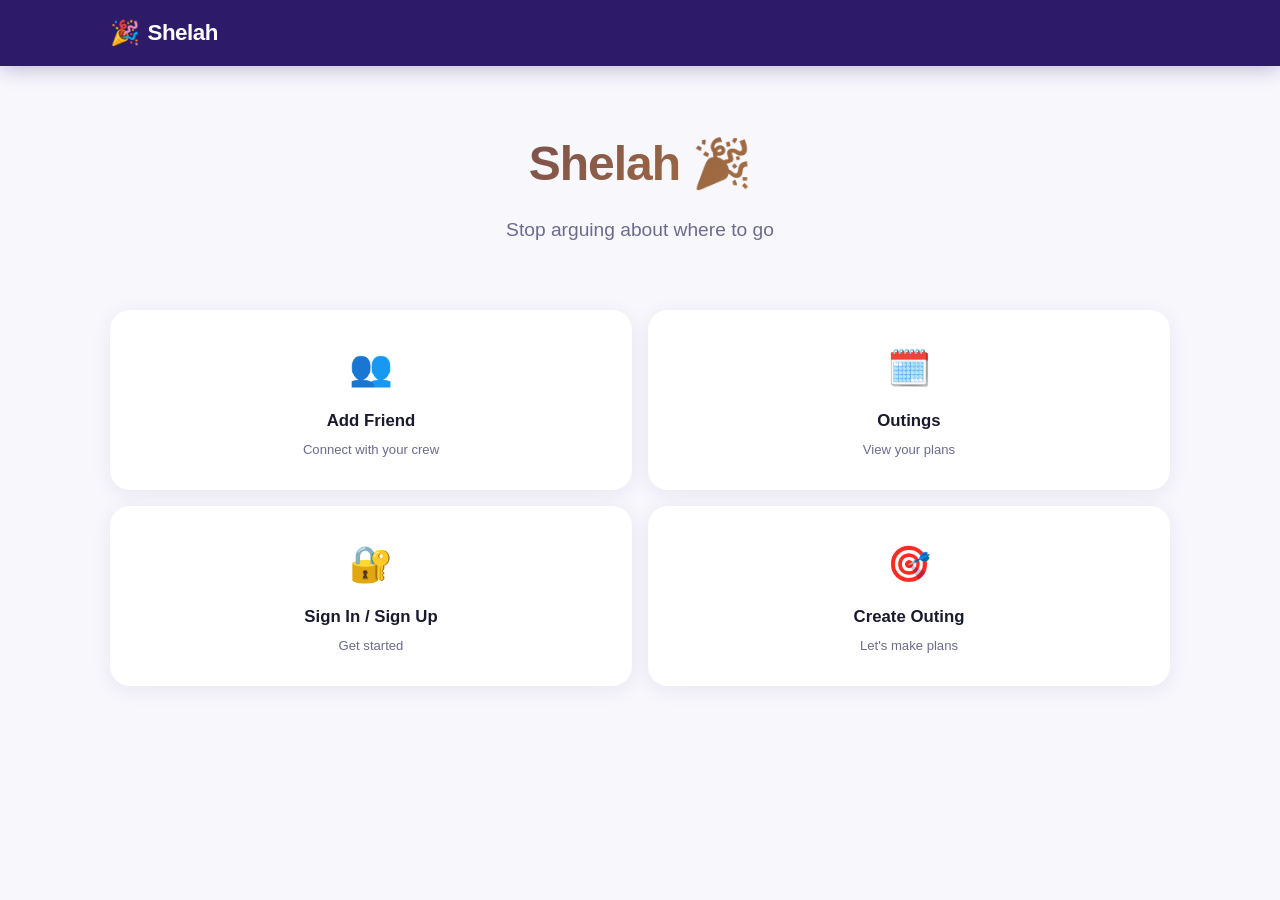
==== create-outing.html @ 34726a4f "upload" ====
<!DOCTYPE html>
<html lang="en">
<head>
  <meta charset="UTF-8">
  <meta name="viewport" content="width=device-width, initial-scale=1.0">
  <meta name="description" content="Create a new outing and invite your friends.">
  <title>Create Outing — Shelah</title>
  <link rel="stylesheet" href="/css/styles.css">
</head>
<body>
<nav class="nav"><div class="container"><a href="/" class="nav-brand"><span>🎉</span> Shelah</a><div id="nav-user"></div></div></nav>

<main class="container" style="padding:32px 20px 48px">
  <div class="card" style="max-width:560px;margin:0 auto">
    <h1 style="font-size:1.6rem;font-weight:800;margin-bottom:24px">🎯 Create Outing</h1>

    <div class="form-group">
      <label class="form-label">Outing Name</label>
      <input type="text" class="form-input" id="outing-name" placeholder="Friday Night Out, Beach Trip...">
    </div>

    <div class="form-group">
      <label class="form-label">Date</label>
      <div id="selected-date" class="form-input" style="cursor:pointer;color:var(--text-light)" onclick="openModal('date-modal')">No date set — tap to pick</div>
    </div>

    <div class="form-group">
      <label class="form-label">Type</label>
      <div id="selected-type" class="form-input" style="cursor:pointer;color:var(--text-light)" onclick="openModal('type-modal')">No type set — tap to choose</div>
    </div>

    <div class="form-group">
      <label class="form-label">Invited Friends</label>
      <div id="invited-chips" class="chips-grid" style="margin-bottom:8px"></div>
      <button class="btn btn-outline btn-sm" onclick="openMembersModal()">+ Add Member</button>
    </div>

    <div style="display:flex;gap:10px;margin-top:28px">
      <button class="btn btn-primary btn-lg" style="flex:1" id="confirm-btn" onclick="confirmCreate()">✓ Confirm</button>
      <a href="/" class="btn btn-ghost btn-lg">Cancel</a>
    </div>
  </div>
</main>

<!-- Type Modal -->
<div class="modal-overlay" id="type-modal">
  <div class="modal modal-inner">
    <h3 class="modal-title">Choose Outing Type</h3>
    <div class="type-options">
      <div class="type-option" onclick="selectType('open')"><div class="icon">🌐</div><div class="name">Open</div><div class="desc">Anyone with the link can join</div></div>
      <div class="type-option" onclick="selectType('closed')"><div class="icon">🔒</div><div class="name">Closed</div><div class="desc">No new members after creation</div></div>
      <div class="type-option" onclick="selectType('restricted')"><div class="icon">🔑</div><div class="name">Restricted</div><div class="desc">New members need everyone's approval</div></div>
    </div>
  </div>
</div>

<!-- Date Modal -->
<div class="modal-overlay" id="date-modal">
  <div class="modal modal-inner">
    <h3 class="modal-title">Pick a Date</h3>
    <div class="calendar" id="calendar"></div>
  </div>
</div>

<!-- Members Modal -->
<div class="modal-overlay" id="members-modal">
  <div class="modal modal-inner">
    <h3 class="modal-title">👥 Select Friends</h3>
    <div id="friends-list-container">
      <div class="empty-state"><span class="icon">👥</span><p>Loading friends...</p></div>
    </div>
    <button class="btn btn-primary btn-block" style="margin-top:16px" onclick="closeModal('members-modal')">Done</button>
  </div>
</div>

<script src="/js/api.js"></script>
<script src="/js/auth.js"></script>
<script>
  let selectedDate = null;
  let selectedType = null;
  let invitedFriends = []; // {id, display_name}
  let calendarMonth, calendarYear;

  function onAuthReady() {
    if (!requireAuth()) return;
  }

  // --- Type ---
  function selectType(type) {
    selectedType = type;
    const labels = { open: '🌐 Open', closed: '🔒 Closed', restricted: '🔑 Restricted' };
    const el = document.getElementById('selected-type');
    el.textContent = labels[type];
    el.style.color = 'var(--text)';
    document.querySelectorAll('.type-option').forEach(o => o.classList.remove('selected'));
    event.currentTarget.classList.add('selected');
    closeModal('type-modal');
  }

  // --- Calendar ---
  function initCalendar() {
    const now = new Date();
    calendarMonth = now.getMonth();
    calendarYear = now.getFullYear();
    renderCalendar();
  }

  function renderCalendar() {
    const today = new Date(); today.setHours(0,0,0,0);
    const firstDay = new Date(calendarYear, calendarMonth, 1).getDay();
    const daysInMonth = new Date(calendarYear, calendarMonth + 1, 0).getDate();
    const monthName = new Date(calendarYear, calendarMonth).toLocaleString('en-US', { month: 'long', year: 'numeric' });

    let html = `<div class="calendar-header">
      <button class="calendar-nav" onclick="navMonth(-1)">‹</button>
      <span class="month">${monthName}</span>
      <button class="calendar-nav" onclick="navMonth(1)">›</button>
    </div>
    <div class="calendar-grid">`;
    ['Su','Mo','Tu','We','Th','Fr','Sa'].forEach(d => html += `<div class="calendar-day-label">${d}</div>`);
    for (let i = 0; i < firstDay; i++) html += `<div></div>`;
    for (let d = 1; d <= daysInMonth; d++) {
      const date = new Date(calendarYear, calendarMonth, d);
      const iso = date.toISOString().split('T')[0];
      const isPast = date < today;
      const isToday = date.getTime() === today.getTime();
      const isSelected = selectedDate === iso;
      const cls = ['calendar-day', isPast?'disabled':'', isToday?'today':'', isSelected?'selected':''].filter(Boolean).join(' ');
      html += `<div class="${cls}" onclick="${isPast?'':'pickDate(\\\''+iso+'\\\')'}">${d}</div>`;
    }
    html += '</div>';
    document.getElementById('calendar').innerHTML = html;
  }

  function navMonth(dir) {
    calendarMonth += dir;
    if (calendarMonth > 11) { calendarMonth = 0; calendarYear++; }
    if (calendarMonth < 0) { calendarMonth = 11; calendarYear--; }
    renderCalendar();
  }

  function pickDate(iso) {
    selectedDate = iso;
    const el = document.getElementById('selected-date');
    el.textContent = formatDate(iso);
    el.style.color = 'var(--text)';
    renderCalendar();
    setTimeout(() => closeModal('date-modal'), 200);
  }

  // --- Members ---
  async function openMembersModal() {
    openModal('members-modal');
    const container = document.getElementById('friends-list-container');
    try {
      const data = await getFriends();
      if (!data.friends.length) {
        container.innerHTML = '<div class="empty-state"><span class="icon">👥</span><p>No friends yet. Add some from the home page!</p></div>';
        return;
      }
      container.innerHTML = data.friends.map(f => {
        const checked = invitedFriends.some(i => i.id === f.id) ? 'checked' : '';
        return `<label class="friend-check">
          <input type="checkbox" ${checked} onchange="toggleFriend('${f.id}','${escapeHtml(f.display_name)}',this.checked)">
          ${avatarHtml(f.display_name, 32)}
          <span>${escapeHtml(f.display_name)}</span>
        </label>`;
      }).join('');
    } catch (err) {
      container.innerHTML = '<p style="color:var(--error)">Failed to load friends</p>';
    }
  }

  function toggleFriend(id, name, checked) {
    if (checked) {
      if (!invitedFriends.some(f => f.id === id)) invitedFriends.push({ id, display_name: name });
    } else {
      invitedFriends = invitedFriends.filter(f => f.id !== id);
    }
    renderChips();
  }

  function removeFriend(id) {
    invitedFriends = invitedFriends.filter(f => f.id !== id);
    renderChips();
  }

  function renderChips() {
    const el = document.getElementById('invited-chips');
    if (!invitedFriends.length) { el.innerHTML = ''; return; }
    el.innerHTML = invitedFriends.map(f =>
      `<span class="chip active">${escapeHtml(f.display_name)} <span class="chip-remove" onclick="removeFriend('${f.id}')">×</span></span>`
    ).join('');
  }

  // --- Confirm ---
  async function confirmCreate() {
    const name = document.getElementById('outing-name').value.trim();
    if (!name) return showToast('Please enter an outing name', 'error');
    if (!selectedType) return showToast('Please choose an outing type', 'error');
    if (!selectedDate) return showToast('Please pick a date', 'error');

    const btn = document.getElementById('confirm-btn');
    btnLoading(btn, true);
    try {
      const data = await createOuting(name, selectedType, selectedDate, invitedFriends.map(f => f.id));
      showToast('Outing created! 🎉', 'success');
      window.location.href = '/outing.html?id=' + data.outing_id;
    } catch (err) {
      showToast(err.error || 'Failed to create outing', 'error');
    } finally {
      btnLoading(btn, false);
    }
  }

  initCalendar();
</script>
</body>
</html>
---- css/styles.css ----
/* ============================================
   SHELAH — Design System & Styles
   ============================================ */
@import url('https://fonts.googleapis.com/css2?family=Inter:wght@300;400;500;600;700;800;900&display=swap');

/* --- Tokens --- */
:root {
  --primary: #2D1B69;
  --primary-light: #4A2D99;
  --primary-dark: #1A0F40;
  --accent: #F5A623;
  --accent-light: #FFD07A;
  --accent-dark: #D48B0A;
  --bg: #F8F7FC;
  --bg-card: #FFFFFF;
  --bg-dark: #0F0A1E;
  --text: #1A1A2E;
  --text-secondary: #6B6B8D;
  --text-light: #9999B3;
  --border: #E8E6F0;
  --success: #10B981;
  --error: #EF4444;
  --warning: #F59E0B;
  --green-pill: #D1FAE5;
  --green-pill-text: #065F46;
  --red-pill: #FEE2E2;
  --red-pill-text: #991B1B;
  --amber-pill: #FEF3C7;
  --amber-pill-text: #92400E;
  --radius: 14px;
  --radius-sm: 8px;
  --radius-lg: 20px;
  --radius-full: 999px;
  --shadow-sm: 0 1px 3px rgba(45,27,105,0.06);
  --shadow: 0 4px 20px rgba(45,27,105,0.08);
  --shadow-lg: 0 10px 40px rgba(45,27,105,0.12);
  --shadow-glow: 0 0 30px rgba(245,166,35,0.15);
  --transition: 0.25s cubic-bezier(0.4,0,0.2,1);
  --font: 'Inter', -apple-system, BlinkMacSystemFont, sans-serif;
}

/* --- Reset --- */
*,*::before,*::after{box-sizing:border-box;margin:0;padding:0}
html{font-size:16px;scroll-behavior:smooth}
body{font-family:var(--font);background:var(--bg);color:var(--text);line-height:1.6;min-height:100vh;-webkit-font-smoothing:antialiased}
a{color:inherit;text-decoration:none}
button{cursor:pointer;font-family:var(--font);border:none;background:none}
input,select,textarea{font-family:var(--font);border:none;outline:none}
img{max-width:100%;display:block}
ul{list-style:none}

/* --- Utilities --- */
.container{max-width:1100px;margin:0 auto;padding:0 20px}
.sr-only{position:absolute;width:1px;height:1px;overflow:hidden;clip:rect(0,0,0,0)}
.text-center{text-align:center}

/* --- Nav --- */
.nav{background:var(--primary);padding:14px 0;position:sticky;top:0;z-index:100;box-shadow:0 2px 20px rgba(45,27,105,0.3)}
.nav .container{display:flex;align-items:center;justify-content:space-between}
.nav-brand{font-size:1.4rem;font-weight:800;color:#fff;letter-spacing:-0.5px;display:flex;align-items:center;gap:8px}
.nav-brand span{font-size:1.5rem}
.nav-user{display:flex;align-items:center;gap:12px;color:rgba(255,255,255,0.85);font-size:0.9rem}
.nav-user strong{color:#fff}
.nav-btn{background:rgba(255,255,255,0.12);color:#fff;padding:8px 18px;border-radius:var(--radius-full);font-size:0.85rem;font-weight:600;transition:var(--transition)}
.nav-btn:hover{background:rgba(255,255,255,0.22)}

/* --- Buttons --- */
.btn{display:inline-flex;align-items:center;justify-content:center;gap:8px;padding:12px 28px;border-radius:var(--radius);font-weight:600;font-size:0.95rem;transition:var(--transition);position:relative;overflow:hidden}
.btn:active{transform:scale(0.97)}
.btn-primary{background:linear-gradient(135deg,var(--primary),var(--primary-light));color:#fff;box-shadow:0 4px 15px rgba(45,27,105,0.25)}
.btn-primary:hover{box-shadow:0 6px 25px rgba(45,27,105,0.35);transform:translateY(-1px)}
.btn-accent{background:linear-gradient(135deg,var(--accent),var(--accent-light));color:var(--primary-dark);box-shadow:0 4px 15px rgba(245,166,35,0.3)}
.btn-accent:hover{box-shadow:0 6px 25px rgba(245,166,35,0.4);transform:translateY(-1px)}
.btn-outline{border:2px solid var(--border);color:var(--text);background:var(--bg-card)}
.btn-outline:hover{border-color:var(--primary);color:var(--primary)}
.btn-ghost{color:var(--text-secondary);padding:8px 16px}
.btn-ghost:hover{color:var(--primary);background:rgba(45,27,105,0.05)}
.btn-danger{background:var(--error);color:#fff}
.btn-sm{padding:8px 18px;font-size:0.85rem;border-radius:var(--radius-sm)}
.btn-lg{padding:16px 36px;font-size:1.05rem;border-radius:var(--radius-lg)}
.btn-block{width:100%}
.btn:disabled{opacity:0.5;cursor:not-allowed;transform:none!important}
.btn .spinner{width:18px;height:18px;border:2px solid rgba(255,255,255,0.3);border-top-color:#fff;border-radius:50%;animation:spin 0.6s linear infinite}
@keyframes spin{to{transform:rotate(360deg)}}

/* --- Cards --- */
.card{background:var(--bg-card);border-radius:var(--radius);box-shadow:var(--shadow);padding:24px;transition:var(--transition)}
.card:hover{box-shadow:var(--shadow-lg)}
.card-header{display:flex;align-items:center;justify-content:space-between;margin-bottom:16px}

/* --- Action Cards (Home) --- */
.action-grid{display:grid;grid-template-columns:repeat(2,1fr);gap:16px;margin-top:24px}
.action-card{background:var(--bg-card);border-radius:var(--radius-lg);padding:28px 24px;text-align:center;cursor:pointer;transition:var(--transition);border:2px solid transparent;box-shadow:var(--shadow)}
.action-card:hover{transform:translateY(-4px);box-shadow:var(--shadow-lg);border-color:var(--accent)}
.action-card .icon{font-size:2.2rem;margin-bottom:12px;display:block}
.action-card .label{font-weight:700;font-size:1.05rem;color:var(--text)}
.action-card .sublabel{font-size:0.82rem;color:var(--text-secondary);margin-top:4px}

/* --- Hero --- */
.hero{text-align:center;padding:60px 20px 40px}
.hero-title{font-size:3rem;font-weight:900;background:linear-gradient(135deg,var(--primary),var(--accent));-webkit-background-clip:text;-webkit-text-fill-color:transparent;background-clip:text;letter-spacing:-1px}
.hero-tagline{font-size:1.2rem;color:var(--text-secondary);margin-top:12px;font-weight:400}
.hero-greeting{font-size:1.8rem;font-weight:800;color:var(--text);margin-bottom:4px}

/* --- Forms --- */
.form-group{margin-bottom:18px}
.form-label{display:block;font-weight:600;font-size:0.88rem;color:var(--text-secondary);margin-bottom:6px;text-transform:uppercase;letter-spacing:0.5px}
.form-input{width:100%;padding:12px 16px;border:2px solid var(--border);border-radius:var(--radius);font-size:0.95rem;background:var(--bg);color:var(--text);transition:var(--transition)}
.form-input:focus{border-color:var(--primary);box-shadow:0 0 0 3px rgba(45,27,105,0.1)}
.form-input::placeholder{color:var(--text-light)}
.form-error{color:var(--error);font-size:0.82rem;margin-top:4px}

/* --- Tabs --- */
.tabs{display:flex;border-bottom:2px solid var(--border);margin-bottom:24px}
.tab{flex:1;padding:12px;text-align:center;font-weight:600;color:var(--text-secondary);cursor:pointer;border-bottom:2px solid transparent;margin-bottom:-2px;transition:var(--transition)}
.tab.active{color:var(--primary);border-bottom-color:var(--primary)}
.tab:hover{color:var(--primary)}
.tab-content{display:none}
.tab-content.active{display:block}

/* --- Modal --- */
.modal-overlay{position:fixed;inset:0;background:rgba(15,10,30,0.6);backdrop-filter:blur(4px);z-index:200;display:none;align-items:center;justify-content:center;animation:fadeIn 0.2s ease}
.modal-overlay.active{display:flex}
.modal{background:var(--bg-card);border-radius:var(--radius-lg);padding:32px;max-width:480px;width:90%;max-height:90vh;overflow-y:auto;box-shadow:var(--shadow-lg);animation:slideUp 0.3s ease}
.modal-lg{max-width:640px}
.modal-full{max-width:95vw;width:95vw;max-height:95vh;height:95vh}
.modal-title{font-size:1.3rem;font-weight:800;margin-bottom:20px;display:flex;align-items:center;gap:10px}
.modal-close{position:absolute;top:16px;right:16px;font-size:1.5rem;color:var(--text-secondary);cursor:pointer;width:36px;height:36px;display:flex;align-items:center;justify-content:center;border-radius:50%;transition:var(--transition)}
.modal-close:hover{background:var(--bg);color:var(--text)}
.modal-inner{position:relative}

@keyframes fadeIn{from{opacity:0}to{opacity:1}}
@keyframes slideUp{from{opacity:0;transform:translateY(20px)}to{opacity:1;transform:translateY(0)}}

/* --- Pill Badges --- */
.pill{display:inline-flex;align-items:center;gap:4px;padding:4px 14px;border-radius:var(--radius-full);font-size:0.78rem;font-weight:700;text-transform:uppercase;letter-spacing:0.3px}
.pill-open{background:var(--green-pill);color:var(--green-pill-text)}
.pill-closed{background:var(--red-pill);color:var(--red-pill-text)}
.pill-restricted{background:var(--amber-pill);color:var(--amber-pill-text)}
.pill-budget{background:#EDE9FE;color:#5B21B6}
.pill-moderate{background:#DBEAFE;color:#1E40AF}
.pill-upscale{background:#FEF3C7;color:#92400E}
.pill-luxury{background:#FEE2E2;color:#991B1B}
.pill-niche{background:#E0E7FF;color:#3730A3}
.pill-mainstream{background:#D1FAE5;color:#065F46}

/* --- Avatar --- */
.avatar{width:40px;height:40px;border-radius:50%;display:flex;align-items:center;justify-content:center;font-weight:700;font-size:0.9rem;color:#fff;flex-shrink:0}
.avatar-stack{display:flex}
.avatar-stack .avatar{margin-left:-10px;border:2px solid var(--bg-card)}
.avatar-stack .avatar:first-child{margin-left:0}
.avatar-more{background:var(--border);color:var(--text-secondary);font-size:0.75rem}

/* --- Members Table --- */
.members-list{display:flex;flex-direction:column;gap:8px}
.member-row{display:flex;align-items:center;gap:14px;padding:12px 16px;background:var(--bg);border-radius:var(--radius);transition:var(--transition)}
.member-row:hover{background:#EEEAF5}
.member-name{font-weight:600;flex:1}
.member-status{font-size:1.1rem}

/* --- Place Cards --- */
.places-grid{display:flex;flex-direction:column;gap:14px}
.place-card{display:flex;gap:16px;padding:16px;background:var(--bg-card);border-radius:var(--radius);box-shadow:var(--shadow-sm);transition:var(--transition);border:2px solid transparent}
.place-card:hover{border-color:var(--accent);box-shadow:var(--shadow)}
.place-thumb{width:90px;height:90px;border-radius:var(--radius-sm);overflow:hidden;flex-shrink:0;display:flex;align-items:center;justify-content:center;font-size:2rem;background:linear-gradient(135deg,#EDE9FE,#DDD6FE)}
.place-thumb img{width:100%;height:100%;object-fit:cover}
.place-info{flex:1;min-width:0}
.place-name{font-weight:700;font-size:1.05rem;margin-bottom:4px}
.place-meta{display:flex;flex-wrap:wrap;gap:8px;align-items:center;margin-top:6px;font-size:0.82rem;color:var(--text-secondary)}
.place-meta .pill{font-size:0.7rem}
.place-stars{color:var(--accent);letter-spacing:1px}
.place-actions{display:flex;flex-direction:column;align-items:center;justify-content:center;gap:4px;flex-shrink:0}
.vote-btn{width:48px;height:48px;border-radius:50%;border:2px solid var(--border);display:flex;align-items:center;justify-content:center;font-size:1.3rem;transition:var(--transition);background:var(--bg-card)}
.vote-btn:hover{border-color:var(--accent);background:#FFF8EB}
.vote-btn.voted{background:var(--accent);border-color:var(--accent);color:var(--primary-dark)}
.vote-count{font-size:0.8rem;font-weight:700;color:var(--text-secondary)}

/* --- Outing Cards --- */
.outing-card{display:flex;align-items:center;gap:16px;padding:20px;background:var(--bg-card);border-radius:var(--radius);box-shadow:var(--shadow-sm);transition:var(--transition);cursor:pointer;border:2px solid transparent}
.outing-card:hover{border-color:var(--primary);box-shadow:var(--shadow);transform:translateY(-2px)}
.outing-card-info{flex:1}
.outing-card-name{font-weight:700;font-size:1.1rem}
.outing-card-date{color:var(--text-secondary);font-size:0.88rem;margin-top:2px}
.outing-card-right{display:flex;align-items:center;gap:12px}

/* --- Toast --- */
.toast-container{position:fixed;bottom:24px;right:24px;z-index:9999;display:flex;flex-direction:column;gap:8px}
.toast{padding:14px 22px;border-radius:var(--radius);color:#fff;font-weight:600;font-size:0.9rem;box-shadow:var(--shadow-lg);animation:slideInRight 0.3s ease, fadeOut 0.3s ease 2.7s forwards;max-width:360px}
.toast-success{background:var(--success)}
.toast-error{background:var(--error)}
.toast-info{background:var(--primary)}
@keyframes slideInRight{from{transform:translateX(100%);opacity:0}to{transform:translateX(0);opacity:1}}
@keyframes fadeOut{to{opacity:0;transform:translateY(10px)}}

/* --- Type Selector --- */
.type-options{display:flex;flex-direction:column;gap:12px}
.type-option{padding:20px;border:2px solid var(--border);border-radius:var(--radius);cursor:pointer;transition:var(--transition);text-align:center}
.type-option:hover{border-color:var(--primary);background:#F5F3FF}
.type-option.selected{border-color:var(--primary);background:linear-gradient(135deg,#F5F3FF,#EDE9FE)}
.type-option .icon{font-size:2rem;margin-bottom:8px}
.type-option .name{font-weight:700;font-size:1rem}
.type-option .desc{font-size:0.82rem;color:var(--text-secondary);margin-top:4px}

/* --- Date Picker --- */
.calendar{user-select:none}
.calendar-header{display:flex;align-items:center;justify-content:space-between;margin-bottom:16px}
.calendar-header .month{font-weight:700;font-size:1.05rem}
.calendar-nav{width:36px;height:36px;display:flex;align-items:center;justify-content:center;border-radius:50%;cursor:pointer;transition:var(--transition);font-size:1.2rem}
.calendar-nav:hover{background:var(--bg)}
.calendar-grid{display:grid;grid-template-columns:repeat(7,1fr);gap:4px;text-align:center}
.calendar-day-label{font-size:0.75rem;font-weight:600;color:var(--text-light);padding:8px 0}
.calendar-day{padding:10px 0;border-radius:var(--radius-sm);cursor:pointer;font-weight:500;transition:var(--transition);font-size:0.9rem}
.calendar-day:hover:not(.disabled):not(.selected){background:var(--bg)}
.calendar-day.disabled{color:var(--text-light);cursor:not-allowed;opacity:0.4}
.calendar-day.selected{background:var(--primary);color:#fff;font-weight:700}
.calendar-day.today{border:2px solid var(--accent)}

/* --- Chips --- */
.chip{display:inline-flex;align-items:center;gap:6px;padding:6px 14px;border-radius:var(--radius-full);font-size:0.85rem;font-weight:600;border:2px solid var(--border);background:var(--bg-card);cursor:pointer;transition:var(--transition)}
.chip:hover{border-color:var(--primary)}
.chip.active{background:var(--primary);color:#fff;border-color:var(--primary)}
.chip-remove{font-size:1rem;line-height:1;margin-left:4px;opacity:0.6}
.chip-remove:hover{opacity:1}
.chips-grid{display:flex;flex-wrap:wrap;gap:8px}

/* --- Slider --- */
.slider-wrap{padding:8px 0}
.slider-wrap input[type=range]{width:100%;-webkit-appearance:none;height:6px;border-radius:3px;background:linear-gradient(90deg,var(--primary) 0%,var(--border) 0%);outline:none;transition:var(--transition)}
.slider-wrap input[type=range]::-webkit-slider-thumb{-webkit-appearance:none;width:22px;height:22px;border-radius:50%;background:var(--primary);box-shadow:0 2px 8px rgba(45,27,105,0.3);cursor:pointer}
.slider-label{font-weight:600;color:var(--primary);font-size:0.95rem;text-align:center;margin-top:8px}

/* --- Star Picker --- */
.star-picker{display:flex;gap:4px;font-size:1.5rem;cursor:pointer}
.star-picker .star{color:var(--border);transition:var(--transition)}
.star-picker .star.active{color:var(--accent)}
.star-picker .star:hover{transform:scale(1.15)}

/* --- Map Container --- */
.map-container{width:100%;height:250px;border-radius:var(--radius);overflow:hidden;border:2px solid var(--border);margin-bottom:12px;background:var(--bg)}

/* --- Share Box --- */
.share-box{display:flex;align-items:center;gap:8px;padding:10px 14px;background:var(--bg);border-radius:var(--radius);border:2px solid var(--border);margin:12px 0}
.share-box input{flex:1;background:transparent;font-size:0.85rem;color:var(--text-secondary)}
.share-box .btn{flex-shrink:0}

/* --- Empty State --- */
.empty-state{text-align:center;padding:48px 20px;color:var(--text-secondary)}
.empty-state .icon{font-size:3rem;margin-bottom:12px;display:block}
.empty-state .title{font-weight:700;font-size:1.1rem;color:var(--text);margin-bottom:8px}

/* --- Restricted View --- */
.restricted-view{text-align:center;padding:80px 20px}
.restricted-view .lock{font-size:4rem;margin-bottom:16px}
.restricted-view h2{font-size:1.5rem;margin-bottom:8px}

/* --- Loading --- */
.skeleton{background:linear-gradient(90deg,var(--border) 25%,#f0eef5 50%,var(--border) 75%);background-size:200% 100%;animation:shimmer 1.5s infinite;border-radius:var(--radius-sm);height:20px;margin-bottom:8px}
@keyframes shimmer{0%{background-position:200% 0}100%{background-position:-200% 0}}

/* --- Page Header --- */
.page-header{display:flex;align-items:center;justify-content:space-between;margin:32px 0 24px;flex-wrap:wrap;gap:12px}
.page-header h1{font-size:1.8rem;font-weight:800}

/* --- Outing Header --- */
.outing-header{margin-bottom:28px}
.outing-header h1{font-size:2rem;font-weight:900;margin-bottom:4px}
.outing-date{color:var(--text-secondary);font-size:1.05rem;margin-bottom:10px}
.outing-actions{display:flex;flex-wrap:wrap;gap:10px;margin-top:20px}

/* --- Section --- */
.section{margin-bottom:32px}
.section-title{font-size:1.1rem;font-weight:700;margin-bottom:14px;display:flex;align-items:center;gap:8px}

/* --- Friends Check List --- */
.friend-check{display:flex;align-items:center;gap:12px;padding:10px;border-radius:var(--radius-sm);cursor:pointer;transition:var(--transition)}
.friend-check:hover{background:var(--bg)}
.friend-check input[type=checkbox]{width:18px;height:18px;accent-color:var(--primary)}

/* --- Responsive --- */
@media(max-width:640px){
  .hero-title{font-size:2.2rem}
  .action-grid{grid-template-columns:1fr 1fr;gap:12px}
  .action-card{padding:20px 16px}
  .action-card .icon{font-size:1.8rem}
  .container{padding:0 14px}
  .place-card{flex-direction:column}
  .place-thumb{width:100%;height:140px}
  .place-actions{flex-direction:row}
  .modal{padding:24px 18px;width:95%}
  .modal-full{width:100vw;max-width:100vw;height:100vh;max-height:100vh;border-radius:0}
  .outing-card{flex-direction:column;align-items:flex-start}
  .outing-card-right{width:100%;justify-content:space-between}
  .page-header{flex-direction:column;align-items:flex-start}
}
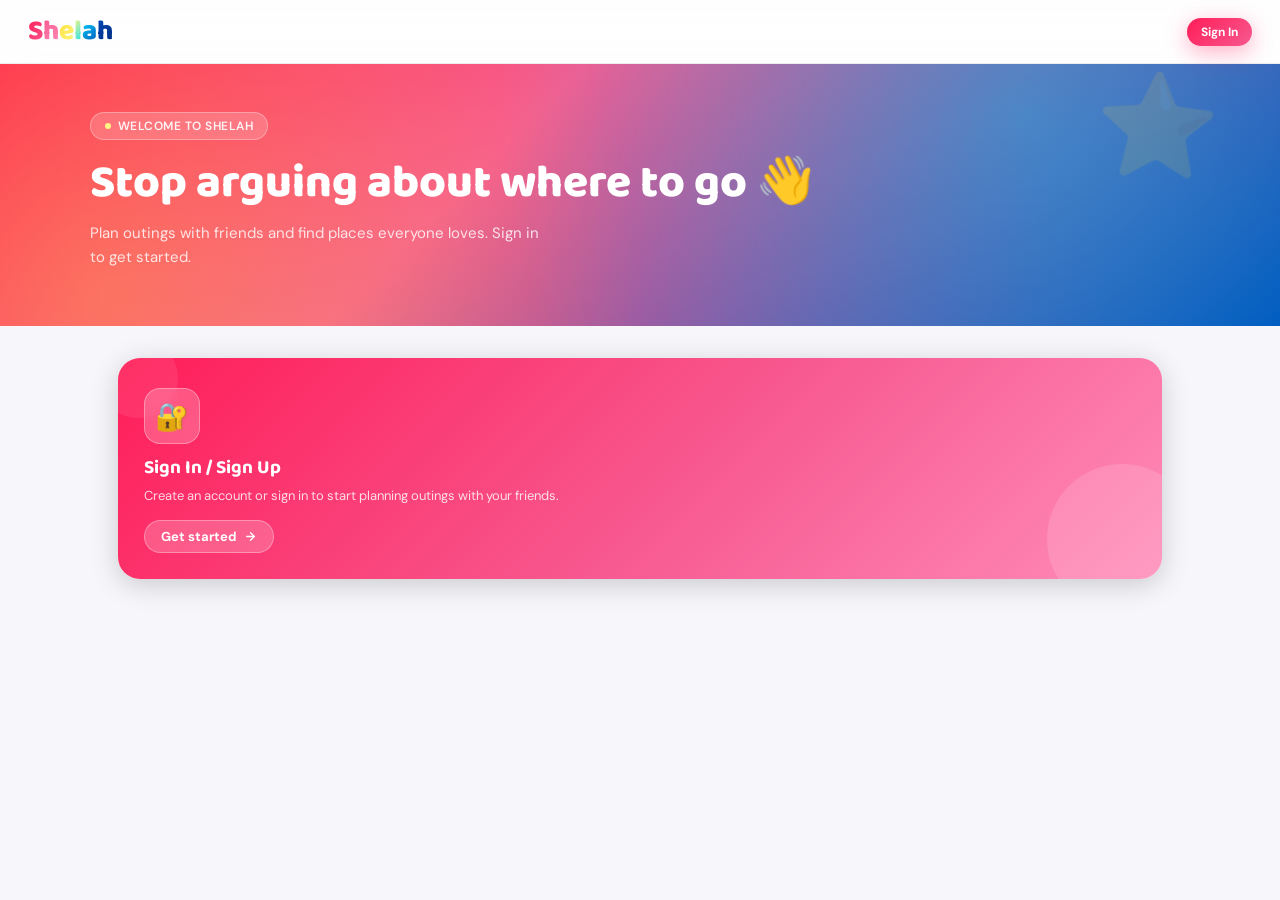
==== commit 5bb89d99: "upload" ====
--- a/create-outing.html
+++ b/create-outing.html
@@ -3,217 +3,431 @@
 <head>
   <meta charset="UTF-8">
   <meta name="viewport" content="width=device-width, initial-scale=1.0">
-  <meta name="description" content="Create a new outing and invite your friends.">
-  <title>Create Outing — Shelah</title>
+  <title>Shelah — Create Group</title>
   <link rel="stylesheet" href="/css/styles.css">
+  <style>
+    .hero-banner::after{content:'🫂';position:absolute;right:60px;top:8px;font-size:118px;opacity:.1;line-height:1;pointer-events:none;animation:floatG 6s ease-in-out infinite}
+    
+    .steps-container { margin-bottom: 30px; position: relative; }
+    .steps-line { position: absolute; top: 18px; left: 0; right: 0; height: 3px; background: rgba(0,0,0,0.06); z-index: 1; }
+    .steps-progress { position: absolute; top: 18px; left: 0; height: 3px; background: linear-gradient(90deg, #FF1D58, #0049B7); z-index: 2; transition: width 0.4s cubic-bezier(0.22, 0.68, 0, 1.2); }
+    .steps-grid { display: flex; justify-content: space-between; position: relative; z-index: 3; }
+    
+    .step-item { display: flex; flex-direction: column; align-items: center; gap: 8px; cursor: pointer; position: relative; transition: transform 0.2s; flex: 1; }
+    .step-item:hover { transform: translateY(-2px); }
+    .step-circle { width: 38px; height: 38px; border-radius: 50%; background: white; border: 3px solid #e8e8f0; display: flex; align-items: center; justify-content: center; font-weight: 700; font-family: 'Baloo 2', sans-serif; color: var(--text-muted); font-size: 16px; transition: all 0.3s; }
+    .step-label { font-size: 11.5px; font-weight: 700; text-transform: uppercase; letter-spacing: 0.5px; color: var(--text-muted); transition: color 0.3s; text-align: center; }
+    
+    .step-item.active .step-circle { border-color: #0049B7; background: #0049B7; color: white; box-shadow: 0 4px 12px rgba(0,73,183,0.3); }
+    .step-item.active .step-label { color: #0049B7; }
+    .step-item.done .step-circle { border-color: #10B981; background: #10B981; color: white; }
+    .step-item.done .step-label { color: #10B981; }
+
+    .step-content { display: none; animation: popIn 0.35s cubic-bezier(0.22, 0.68, 0, 1.2); }
+    .step-content.active { display: block; }
+    @keyframes popIn { from { opacity: 0; transform: translateY(12px) scale(0.98); } to { opacity: 1; transform: translateY(0) scale(1); } }
+    
+    .form-card { padding: 32px; background: white; border-radius: var(--radius); box-shadow: var(--shadow); margin-bottom: 24px; border: 1px solid var(--border); }
+    .form-header { text-align: center; margin-bottom: 28px; }
+    .form-header h2 { font-family: 'Baloo 2', sans-serif; font-size: 24px; font-weight: 700; margin-bottom: 4px; }
+    .form-header p { font-size: 14px; color: var(--text-muted); }
+    
+    .field { margin-bottom: 24px; }
+    .field-label { display: block; font-size: 12.5px; font-weight: 700; text-transform: uppercase; letter-spacing: 0.5px; color: var(--text-muted); margin-bottom: 8px; }
+    .text-input { width: 100%; padding: 14px 16px; border: 2px solid var(--border); border-radius: 14px; font-size: 15px; background: #f7f7fb; transition: all 0.2s; font-family: 'DM Sans', sans-serif; }
+    .text-input:focus { border-color: #0049B7; background: white; box-shadow: 0 4px 16px rgba(0,73,183,0.08); outline: none; }
+    
+    /* Friends selection */
+    .friends-search { position: relative; margin-bottom: 16px; }
+    .friends-search input { width: 100%; padding: 14px 16px 14px 44px; border: 2px solid var(--border); border-radius: 14px; font-size: 15px; }
+    .friends-search svg { position: absolute; left: 16px; top: 14px; width: 18px; height: 18px; stroke: var(--text-muted); }
+    
+    .friends-list { display: grid; grid-template-columns: repeat(auto-fill, minmax(280px, 1fr)); gap: 12px; max-height: 300px; overflow-y: auto; padding-right: 8px; }
+    .friend-item { display: flex; align-items: center; justify-content: space-between; padding: 12px 16px; background: white; border: 2px solid var(--border); border-radius: 14px; cursor: pointer; transition: all 0.2s; }
+    .friend-item:hover { border-color: #0049B7; }
+    .friend-item.selected { border-color: #0049B7; background: rgba(0,73,183,0.04); }
+    .friend-info { display: flex; align-items: center; gap: 12px; }
+    .friend-avatar { width: 40px; height: 40px; border-radius: 50%; display: flex; align-items: center; justify-content: center; color: white; font-weight: 700; font-family: 'Baloo 2', sans-serif; }
+    .friend-name { font-weight: 600; font-size: 15px; }
+    .checkbox { width: 22px; height: 22px; border: 2px solid var(--border); border-radius: 6px; display: flex; align-items: center; justify-content: center; transition: all 0.2s; }
+    .friend-item.selected .checkbox { background: #0049B7; border-color: #0049B7; }
+    .checkbox svg { width: 14px; height: 14px; stroke: white; opacity: 0; transform: scale(0.5); transition: all 0.2s; }
+    .friend-item.selected .checkbox svg { opacity: 1; transform: scale(1); }
+    
+    /* Type Selection */
+    .type-grid { display: grid; grid-template-columns: repeat(auto-fit, minmax(200px, 1fr)); gap: 16px; }
+    .type-card { padding: 24px; border: 2px solid var(--border); border-radius: 16px; cursor: pointer; text-align: center; transition: all 0.2s; position: relative; }
+    .type-card:hover { border-color: var(--pink); transform: translateY(-4px); }
+    .type-card.selected { border-color: var(--red); background: rgba(255,29,88,0.03); box-shadow: 0 8px 24px rgba(255,29,88,0.12); }
+    .type-icon { font-size: 32px; margin-bottom: 12px; }
+    .type-title { font-family: 'Baloo 2', sans-serif; font-size: 18px; font-weight: 700; margin-bottom: 6px; }
+    .type-desc { font-size: 13px; color: var(--text-muted); line-height: 1.4; }
+    .type-check { position: absolute; top: 12px; right: 12px; width: 24px; height: 24px; border-radius: 50%; background: var(--red); color: white; display: flex; align-items: center; justify-content: center; opacity: 0; transform: scale(0.5); transition: all 0.2s; }
+    .type-card.selected .type-check { opacity: 1; transform: scale(1); }
+
+    /* Calendar */
+    .calendar { background: white; border-radius: 16px; padding: 24px; border: 2px solid var(--border); }
+    .cal-header { display: flex; justify-content: space-between; align-items: center; margin-bottom: 20px; }
+    .cal-nav { background: #f0f4ff; border: none; width: 36px; height: 36px; border-radius: 50%; display: flex; align-items: center; justify-content: center; cursor: pointer; color: #0049B7; transition: background 0.2s; }
+    .cal-nav:hover { background: #e0e8ff; }
+    .cal-month { font-family: 'Baloo 2', sans-serif; font-size: 18px; font-weight: 700; }
+    .cal-grid { display: grid; grid-template-columns: repeat(7, 1fr); gap: 6px; text-align: center; }
+    .cal-day-label { font-size: 11px; font-weight: 700; color: var(--text-muted); text-transform: uppercase; margin-bottom: 8px; }
+    .cal-day { padding: 10px 0; border-radius: 10px; cursor: pointer; font-weight: 600; font-size: 14px; transition: all 0.2s; }
+    .cal-day:hover:not(.disabled) { background: #f0f4ff; color: #0049B7; }
+    .cal-day.disabled { color: #d1d1e0; cursor: not-allowed; text-decoration: line-through; }
+    .cal-day.selected { background: #0049B7; color: white; box-shadow: 0 4px 12px rgba(0,73,183,0.3); }
+
+    .btn-group { display: flex; justify-content: space-between; margin-top: 32px; }
+    
+    .toast-fixed { position: fixed; bottom: 28px; left: 50%; transform: translateX(-50%) translateY(80px); background: #1a1a2e; color: white; padding: 12px 22px; border-radius: 50px; font-size: 13.5px; font-weight: 600; box-shadow: 0 8px 32px rgba(0,0,0,.25); transition: transform .35s cubic-bezier(.22,.68,0,1.2), opacity .3s; opacity: 0; z-index: 9999; display: flex; align-items: center; gap: 8px; }
+    .toast-fixed.show { transform: translateX(-50%) translateY(0); opacity: 1; }
+  </style>
 </head>
 <body>
-<nav class="nav"><div class="container"><a href="/" class="nav-brand"><span>🎉</span> Shelah</a><div id="nav-user"></div></div></nav>
-
-<main class="container" style="padding:32px 20px 48px">
-  <div class="card" style="max-width:560px;margin:0 auto">
-    <h1 style="font-size:1.6rem;font-weight:800;margin-bottom:24px">🎯 Create Outing</h1>
-
-    <div class="form-group">
-      <label class="form-label">Outing Name</label>
-      <input type="text" class="form-input" id="outing-name" placeholder="Friday Night Out, Beach Trip...">
-    </div>
-
-    <div class="form-group">
-      <label class="form-label">Date</label>
-      <div id="selected-date" class="form-input" style="cursor:pointer;color:var(--text-light)" onclick="openModal('date-modal')">No date set — tap to pick</div>
-    </div>
-
-    <div class="form-group">
-      <label class="form-label">Type</label>
-      <div id="selected-type" class="form-input" style="cursor:pointer;color:var(--text-light)" onclick="openModal('type-modal')">No type set — tap to choose</div>
-    </div>
-
-    <div class="form-group">
-      <label class="form-label">Invited Friends</label>
-      <div id="invited-chips" class="chips-grid" style="margin-bottom:8px"></div>
-      <button class="btn btn-outline btn-sm" onclick="openMembersModal()">+ Add Member</button>
-    </div>
-
-    <div style="display:flex;gap:10px;margin-top:28px">
-      <button class="btn btn-primary btn-lg" style="flex:1" id="confirm-btn" onclick="confirmCreate()">✓ Confirm</button>
-      <a href="/" class="btn btn-ghost btn-lg">Cancel</a>
+
+  <!-- NAV -->
+  <nav class="nav">
+    <a href="/" class="nav-logo"><span class="l1">S</span><span class="l2">h</span><span class="l3">e</span><span class="l4">l</span><span class="l5">a</span><span class="l6">h</span></a>
+    <div class="nav-links">
+      <a href="/friends.html"><svg width="15" height="15" viewBox="0 0 24 24" fill="none" stroke="currentColor" stroke-width="2" stroke-linecap="round" stroke-linejoin="round"><path d="M16 21v-2a4 4 0 0 0-4-4H6a4 4 0 0 0-4 4v2"/><circle cx="9" cy="7" r="4"/><line x1="19" y1="8" x2="19" y2="14"/><line x1="16" y1="11" x2="22" y2="11"/></svg>Add Friend</a>
+      <a href="/create-outing.html" class="active"><svg width="15" height="15" viewBox="0 0 24 24" fill="none" stroke="currentColor" stroke-width="2" stroke-linecap="round" stroke-linejoin="round"><path d="M17 21v-2a4 4 0 0 0-4-4H5a4 4 0 0 0-4 4v2"/><circle cx="9" cy="7" r="4"/><path d="M23 21v-2a4 4 0 0 0-3-3.87"/><path d="M16 3.13a4 4 0 0 1 0 7.75"/></svg>Create Group</a>
+      <a href="/outings.html"><svg width="15" height="15" viewBox="0 0 24 24" fill="none" stroke="currentColor" stroke-width="2" stroke-linecap="round" stroke-linejoin="round"><rect x="3" y="4" width="18" height="18" rx="2"/><line x1="16" y1="2" x2="16" y2="6"/><line x1="8" y1="2" x2="8" y2="6"/><line x1="3" y1="10" x2="21" y2="10"/></svg>Outings</a>
+    </div>
+    <div class="nav-right" id="nav-user"></div>
+  </nav>
+
+  <!-- HERO -->
+  <div class="hero-banner blue">
+    <div class="hero-inner">
+      <div class="hero-eyebrow"><span class="dot"></span> New Group</div>
+      <h1 class="hero-title">Build your squad 🫂</h1>
+      <p class="hero-sub">Create a group, invite your friends, and start planning your next outing together.</p>
     </div>
   </div>
-</main>
-
-<!-- Type Modal -->
-<div class="modal-overlay" id="type-modal">
-  <div class="modal modal-inner">
-    <h3 class="modal-title">Choose Outing Type</h3>
-    <div class="type-options">
-      <div class="type-option" onclick="selectType('open')"><div class="icon">🌐</div><div class="name">Open</div><div class="desc">Anyone with the link can join</div></div>
-      <div class="type-option" onclick="selectType('closed')"><div class="icon">🔒</div><div class="name">Closed</div><div class="desc">No new members after creation</div></div>
-      <div class="type-option" onclick="selectType('restricted')"><div class="icon">🔑</div><div class="name">Restricted</div><div class="desc">New members need everyone's approval</div></div>
-    </div>
+
+  <div class="page-body" style="max-width: 800px;">
+    
+    <!-- STEPS INDICATOR -->
+    <div class="steps-container">
+      <div class="steps-line"></div>
+      <div class="steps-progress" id="step-progress" style="width: 0%"></div>
+      <div class="steps-grid">
+        <div class="step-item active" id="step-nav-1" onclick="goToStep(1)">
+          <div class="step-circle">1</div>
+          <div class="step-label">Details</div>
+        </div>
+        <div class="step-item" id="step-nav-2" onclick="goToStep(2)">
+          <div class="step-circle">2</div>
+          <div class="step-label">Members</div>
+        </div>
+        <div class="step-item" id="step-nav-3" onclick="goToStep(3)">
+          <div class="step-circle">3</div>
+          <div class="step-label">Type</div>
+        </div>
+        <div class="step-item" id="step-nav-4" onclick="goToStep(4)">
+          <div class="step-circle">4</div>
+          <div class="step-label">Date</div>
+        </div>
+      </div>
+    </div>
+
+    <!-- STEP 1: Details -->
+    <div class="step-content active" id="step-1">
+      <div class="form-card">
+        <div class="form-header">
+          <h2>Group Details</h2>
+          <p>Give your group a name and optional description.</p>
+        </div>
+        <div class="field">
+          <label class="field-label">Group Name <span class="req">*</span></label>
+          <input type="text" class="text-input" id="groupName" placeholder="e.g. Weekend Warriors, Birthday Squad..." required>
+        </div>
+        <div class="field">
+          <label class="field-label">Description <span style="font-weight:400;text-transform:none">(Optional)</span></label>
+          <textarea class="text-input" id="groupDesc" placeholder="What's this group for?" rows="3"></textarea>
+        </div>
+        <div class="btn-group">
+          <div></div> <!-- spacer -->
+          <button class="btn btn-primary" onclick="nextStep(1)">Next Step &rarr;</button>
+        </div>
+      </div>
+    </div>
+
+    <!-- STEP 2: Members -->
+    <div class="step-content" id="step-2">
+      <div class="form-card">
+        <div class="form-header">
+          <h2>Add Members</h2>
+          <p>Select friends to invite to this group.</p>
+        </div>
+        <div class="friends-search">
+          <svg fill="none" stroke="currentColor" viewBox="0 0 24 24"><circle cx="11" cy="11" r="8"/><line x1="21" y1="21" x2="16.65" y2="16.65"/></svg>
+          <input type="text" id="friendSearch" placeholder="Search friends by name..." onkeyup="filterFriends()">
+        </div>
+        <div class="friends-list" id="friendsList">
+          <div style="padding:20px;text-align:center;grid-column:1/-1;color:var(--text-muted)">Loading friends...</div>
+        </div>
+        <div class="btn-group">
+          <button class="btn btn-outline" onclick="goToStep(1)">&larr; Back</button>
+          <button class="btn btn-primary" onclick="nextStep(2)">Next Step &rarr;</button>
+        </div>
+      </div>
+    </div>
+
+    <!-- STEP 3: Type -->
+    <div class="step-content" id="step-3">
+      <div class="form-card">
+        <div class="form-header">
+          <h2>Group Type</h2>
+          <p>How do you want to select recommendations?</p>
+        </div>
+        <div class="type-grid">
+          <div class="type-card selected" onclick="selectType('closed')" id="type-closed">
+            <div class="type-check"><svg width="14" height="14" viewBox="0 0 24 24" fill="none" stroke="currentColor" stroke-width="3" stroke-linecap="round" stroke-linejoin="round"><polyline points="20 6 9 17 4 12"/></svg></div>
+            <div class="type-icon">🔒</div>
+            <div class="type-title">Closed</div>
+            <div class="type-desc">Only members can see recommendations and vote.</div>
+          </div>
+          <div class="type-card" onclick="selectType('open')" id="type-open">
+            <div class="type-check"><svg width="14" height="14" viewBox="0 0 24 24" fill="none" stroke="currentColor" stroke-width="3" stroke-linecap="round" stroke-linejoin="round"><polyline points="20 6 9 17 4 12"/></svg></div>
+            <div class="type-icon">🌍</div>
+            <div class="type-title">Open</div>
+            <div class="type-desc">Anyone can see and vote on recommendations.</div>
+          </div>
+          <div class="type-card" onclick="selectType('restricted')" id="type-restricted">
+            <div class="type-check"><svg width="14" height="14" viewBox="0 0 24 24" fill="none" stroke="currentColor" stroke-width="3" stroke-linecap="round" stroke-linejoin="round"><polyline points="20 6 9 17 4 12"/></svg></div>
+            <div class="type-icon">🛡️</div>
+            <div class="type-title">Restricted</div>
+            <div class="type-desc">Anyone can see, but only members can vote.</div>
+          </div>
+        </div>
+        <div class="btn-group">
+          <button class="btn btn-outline" onclick="goToStep(2)">&larr; Back</button>
+          <button class="btn btn-primary" onclick="nextStep(3)">Next Step &rarr;</button>
+        </div>
+      </div>
+    </div>
+
+    <!-- STEP 4: Date -->
+    <div class="step-content" id="step-4">
+      <div class="form-card">
+        <div class="form-header">
+          <h2>When are we going?</h2>
+          <p>Select the date for your outing.</p>
+        </div>
+        
+        <div class="calendar" id="calendar">
+          <div class="cal-header">
+            <button class="cal-nav" onclick="changeMonth(-1)">&larr;</button>
+            <div class="cal-month" id="calMonthDisplay">May 2026</div>
+            <button class="cal-nav" onclick="changeMonth(1)">&rarr;</button>
+          </div>
+          <div class="cal-grid" id="calGrid">
+            <!-- Rendered via JS -->
+          </div>
+        </div>
+
+        <div style="text-align:center;margin-top:20px;font-weight:600;color:var(--text)" id="selectedDateDisplay">No date selected</div>
+
+        <div class="btn-group">
+          <button class="btn btn-outline" onclick="goToStep(3)">&larr; Back</button>
+          <button class="btn btn-accent" id="createBtn" onclick="submitGroup()">Create Group 🎉</button>
+        </div>
+      </div>
+    </div>
+
   </div>
-</div>
-
-<!-- Date Modal -->
-<div class="modal-overlay" id="date-modal">
-  <div class="modal modal-inner">
-    <h3 class="modal-title">Pick a Date</h3>
-    <div class="calendar" id="calendar"></div>
+
+  <!-- SUCCESS MODAL -->
+  <div class="modal-overlay" id="success-modal">
+    <div class="modal">
+      <div class="modal-inner" style="text-align:center">
+        <div style="font-size:64px;margin-bottom:16px;animation:floatG 3s infinite">🎉</div>
+        <h2 style="font-family:'Baloo 2';font-size:28px;margin-bottom:8px">Group Created!</h2>
+        <p style="color:var(--text-muted);margin-bottom:24px">Your squad has been assembled. Now let's decide where to go.</p>
+        <div style="display:flex;gap:12px;flex-direction:column">
+          <a href="#" id="viewGroupBtn" class="btn btn-primary btn-block">View Group Dashboard</a>
+          <a href="/groups.html" class="btn btn-outline btn-block">See All Groups</a>
+        </div>
+      </div>
+    </div>
   </div>
-</div>
-
-<!-- Members Modal -->
-<div class="modal-overlay" id="members-modal">
-  <div class="modal modal-inner">
-    <h3 class="modal-title">👥 Select Friends</h3>
-    <div id="friends-list-container">
-      <div class="empty-state"><span class="icon">👥</span><p>Loading friends...</p></div>
-    </div>
-    <button class="btn btn-primary btn-block" style="margin-top:16px" onclick="closeModal('members-modal')">Done</button>
-  </div>
-</div>
-
-<script src="/js/api.js"></script>
-<script src="/js/auth.js"></script>
-<script>
-  let selectedDate = null;
-  let selectedType = null;
-  let invitedFriends = []; // {id, display_name}
-  let calendarMonth, calendarYear;
-
-  function onAuthReady() {
-    if (!requireAuth()) return;
-  }
-
-  // --- Type ---
-  function selectType(type) {
-    selectedType = type;
-    const labels = { open: '🌐 Open', closed: '🔒 Closed', restricted: '🔑 Restricted' };
-    const el = document.getElementById('selected-type');
-    el.textContent = labels[type];
-    el.style.color = 'var(--text)';
-    document.querySelectorAll('.type-option').forEach(o => o.classList.remove('selected'));
-    event.currentTarget.classList.add('selected');
-    closeModal('type-modal');
-  }
-
-  // --- Calendar ---
-  function initCalendar() {
-    const now = new Date();
-    calendarMonth = now.getMonth();
-    calendarYear = now.getFullYear();
-    renderCalendar();
-  }
-
-  function renderCalendar() {
-    const today = new Date(); today.setHours(0,0,0,0);
-    const firstDay = new Date(calendarYear, calendarMonth, 1).getDay();
-    const daysInMonth = new Date(calendarYear, calendarMonth + 1, 0).getDate();
-    const monthName = new Date(calendarYear, calendarMonth).toLocaleString('en-US', { month: 'long', year: 'numeric' });
-
-    let html = `<div class="calendar-header">
-      <button class="calendar-nav" onclick="navMonth(-1)">‹</button>
-      <span class="month">${monthName}</span>
-      <button class="calendar-nav" onclick="navMonth(1)">›</button>
-    </div>
-    <div class="calendar-grid">`;
-    ['Su','Mo','Tu','We','Th','Fr','Sa'].forEach(d => html += `<div class="calendar-day-label">${d}</div>`);
-    for (let i = 0; i < firstDay; i++) html += `<div></div>`;
-    for (let d = 1; d <= daysInMonth; d++) {
-      const date = new Date(calendarYear, calendarMonth, d);
-      const iso = date.toISOString().split('T')[0];
-      const isPast = date < today;
-      const isToday = date.getTime() === today.getTime();
-      const isSelected = selectedDate === iso;
-      const cls = ['calendar-day', isPast?'disabled':'', isToday?'today':'', isSelected?'selected':''].filter(Boolean).join(' ');
-      html += `<div class="${cls}" onclick="${isPast?'':'pickDate(\\\''+iso+'\\\')'}">${d}</div>`;
-    }
-    html += '</div>';
-    document.getElementById('calendar').innerHTML = html;
-  }
-
-  function navMonth(dir) {
-    calendarMonth += dir;
-    if (calendarMonth > 11) { calendarMonth = 0; calendarYear++; }
-    if (calendarMonth < 0) { calendarMonth = 11; calendarYear--; }
-    renderCalendar();
-  }
-
-  function pickDate(iso) {
-    selectedDate = iso;
-    const el = document.getElementById('selected-date');
-    el.textContent = formatDate(iso);
-    el.style.color = 'var(--text)';
-    renderCalendar();
-    setTimeout(() => closeModal('date-modal'), 200);
-  }
-
-  // --- Members ---
-  async function openMembersModal() {
-    openModal('members-modal');
-    const container = document.getElementById('friends-list-container');
-    try {
-      const data = await getFriends();
-      if (!data.friends.length) {
-        container.innerHTML = '<div class="empty-state"><span class="icon">👥</span><p>No friends yet. Add some from the home page!</p></div>';
+
+  <div class="toast-fixed" id="toast"></div>
+
+  <script src="/js/api.js"></script>
+  <script src="/js/auth.js"></script>
+  <script>
+    let currentStep = 1;
+    let selectedFriends = new Set();
+    let selectedType = 'closed';
+    let selectedDate = null;
+    let currentMonth = new Date();
+    currentMonth.setDate(1);
+
+    function onAuthReady() {
+      if (!requireAuth()) return;
+      loadFriends();
+      renderCalendar();
+    }
+
+    // -- STEPS --
+    function goToStep(step) {
+      if (step > currentStep && !validateStep(currentStep)) return;
+      
+      document.querySelectorAll('.step-content').forEach(el => el.classList.remove('active'));
+      document.getElementById(`step-${step}`).classList.add('active');
+      
+      for(let i=1; i<=4; i++) {
+        const nav = document.getElementById(`step-nav-${i}`);
+        nav.classList.remove('active', 'done');
+        if (i < step) nav.classList.add('done');
+        if (i === step) nav.classList.add('active');
+      }
+      
+      document.getElementById('step-progress').style.width = ((step-1)/3)*100 + '%';
+      currentStep = step;
+    }
+
+    function nextStep(step) {
+      if (validateStep(step)) goToStep(step + 1);
+    }
+
+    function validateStep(step) {
+      if (step === 1) {
+        const name = document.getElementById('groupName').value.trim();
+        if (!name) { showPageToast('⚠️ Please enter a group name'); return false; }
+        return true;
+      }
+      if (step === 2) return true; // Optional members
+      if (step === 3) return true;
+      return true;
+    }
+
+    // -- FRIENDS --
+    async function loadFriends() {
+      try {
+        const data = await getFriends();
+        window.allFriends = data.friends || [];
+        renderFriendsList();
+      } catch(e) {}
+    }
+
+    function renderFriendsList() {
+      const q = document.getElementById('friendSearch').value.toLowerCase();
+      const list = document.getElementById('friendsList');
+      const filtered = (window.allFriends||[]).filter(f => f.display_name.toLowerCase().includes(q));
+      
+      if (!filtered.length) {
+        list.innerHTML = `<div style="padding:20px;text-align:center;grid-column:1/-1;color:var(--text-muted)">${q ? 'No friends found matching "'+q+'"' : 'You have no friends yet.'}</div>`;
         return;
       }
-      container.innerHTML = data.friends.map(f => {
-        const checked = invitedFriends.some(i => i.id === f.id) ? 'checked' : '';
-        return `<label class="friend-check">
-          <input type="checkbox" ${checked} onchange="toggleFriend('${f.id}','${escapeHtml(f.display_name)}',this.checked)">
-          ${avatarHtml(f.display_name, 32)}
-          <span>${escapeHtml(f.display_name)}</span>
-        </label>`;
+      
+      list.innerHTML = filtered.map(f => {
+        const isSel = selectedFriends.has(f.friend_id);
+        const c = getAvatarColor(f.display_name);
+        const init = (f.display_name||'?')[0].toUpperCase();
+        return `<div class="friend-item ${isSel?'selected':''}" onclick="toggleFriend('${f.friend_id}', this)">
+          <div class="friend-info">
+            <div class="friend-avatar" style="background:${c}">${init}</div>
+            <div class="friend-name">${escapeHtml(f.display_name)}</div>
+          </div>
+          <div class="checkbox"><svg viewBox="0 0 24 24" fill="none" stroke="currentColor" stroke-width="3" stroke-linecap="round" stroke-linejoin="round"><polyline points="20 6 9 17 4 12"/></svg></div>
+        </div>`;
       }).join('');
-    } catch (err) {
-      container.innerHTML = '<p style="color:var(--error)">Failed to load friends</p>';
-    }
-  }
-
-  function toggleFriend(id, name, checked) {
-    if (checked) {
-      if (!invitedFriends.some(f => f.id === id)) invitedFriends.push({ id, display_name: name });
-    } else {
-      invitedFriends = invitedFriends.filter(f => f.id !== id);
-    }
-    renderChips();
-  }
-
-  function removeFriend(id) {
-    invitedFriends = invitedFriends.filter(f => f.id !== id);
-    renderChips();
-  }
-
-  function renderChips() {
-    const el = document.getElementById('invited-chips');
-    if (!invitedFriends.length) { el.innerHTML = ''; return; }
-    el.innerHTML = invitedFriends.map(f =>
-      `<span class="chip active">${escapeHtml(f.display_name)} <span class="chip-remove" onclick="removeFriend('${f.id}')">×</span></span>`
-    ).join('');
-  }
-
-  // --- Confirm ---
-  async function confirmCreate() {
-    const name = document.getElementById('outing-name').value.trim();
-    if (!name) return showToast('Please enter an outing name', 'error');
-    if (!selectedType) return showToast('Please choose an outing type', 'error');
-    if (!selectedDate) return showToast('Please pick a date', 'error');
-
-    const btn = document.getElementById('confirm-btn');
-    btnLoading(btn, true);
-    try {
-      const data = await createOuting(name, selectedType, selectedDate, invitedFriends.map(f => f.id));
-      showToast('Outing created! 🎉', 'success');
-      window.location.href = '/outing.html?id=' + data.outing_id;
-    } catch (err) {
-      showToast(err.error || 'Failed to create outing', 'error');
-    } finally {
-      btnLoading(btn, false);
-    }
-  }
-
-  initCalendar();
-</script>
+    }
+
+    function filterFriends() { renderFriendsList(); }
+
+    function toggleFriend(id, el) {
+      if (selectedFriends.has(id)) {
+        selectedFriends.delete(id);
+        el.classList.remove('selected');
+      } else {
+        selectedFriends.add(id);
+        el.classList.add('selected');
+      }
+    }
+
+    // -- TYPE --
+    function selectType(t) {
+      selectedType = t;
+      document.querySelectorAll('.type-card').forEach(c => c.classList.remove('selected'));
+      document.getElementById('type-'+t).classList.add('selected');
+    }
+
+    // -- CALENDAR --
+    function changeMonth(delta) {
+      currentMonth.setMonth(currentMonth.getMonth() + delta);
+      renderCalendar();
+    }
+
+    function renderCalendar() {
+      const year = currentMonth.getFullYear();
+      const month = currentMonth.getMonth();
+      const months = ['January','February','March','April','May','June','July','August','September','October','November','December'];
+      document.getElementById('calMonthDisplay').textContent = `${months[month]} ${year}`;
+      
+      const firstDay = new Date(year, month, 1).getDay();
+      const daysInMonth = new Date(year, month + 1, 0).getDate();
+      
+      const today = new Date();
+      today.setHours(0,0,0,0);
+      
+      let html = '<div class="cal-day-label">Su</div><div class="cal-day-label">Mo</div><div class="cal-day-label">Tu</div><div class="cal-day-label">We</div><div class="cal-day-label">Th</div><div class="cal-day-label">Fr</div><div class="cal-day-label">Sa</div>';
+      
+      for (let i = 0; i < firstDay; i++) html += `<div></div>`;
+      
+      for (let day = 1; day <= daysInMonth; day++) {
+        const d = new Date(year, month, day);
+        d.setHours(0,0,0,0);
+        const dateStr = `${year}-${String(month+1).padStart(2,'0')}-${String(day).padStart(2,'0')}`;
+        const isPast = d < today;
+        const isSelected = selectedDate === dateStr;
+        
+        html += `<div class="cal-day ${isPast ? 'disabled' : ''} ${isSelected ? 'selected' : ''}" 
+                  ${!isPast ? `onclick="selectDate('${dateStr}')"` : ''}>${day}</div>`;
+      }
+      document.getElementById('calGrid').innerHTML = html;
+    }
+
+    function selectDate(dateStr) {
+      selectedDate = dateStr;
+      renderCalendar();
+      const d = new Date(dateStr+'T00:00:00');
+      document.getElementById('selectedDateDisplay').textContent = `Selected: ${d.toLocaleDateString('en-US', {weekday:'long', month:'long', day:'numeric'})}`;
+    }
+
+    // -- SUBMIT --
+    async function submitGroup() {
+      const name = document.getElementById('groupName').value.trim();
+      const desc = document.getElementById('groupDesc').value.trim();
+      
+      if (!name) { goToStep(1); return; }
+      if (!selectedDate) { showPageToast('⚠️ Please select a date'); return; }
+      
+      const btn = document.getElementById('createBtn');
+      btnLoading(btn, true);
+      
+      try {
+        const data = await createOuting(name, selectedType, selectedDate, Array.from(selectedFriends), desc);
+        document.getElementById('viewGroupBtn').href = `/outing.html?id=${data.outing_id}`;
+        openModal('success-modal');
+      } catch (err) {
+        showPageToast('❌ ' + (err.error || 'Failed to create group'));
+      } finally {
+        btnLoading(btn, false);
+      }
+    }
+
+    let toastTimer;
+    function showPageToast(msg) {
+      const t = document.getElementById('toast');
+      t.textContent = msg; t.classList.add('show');
+      clearTimeout(toastTimer);
+      toastTimer = setTimeout(()=>t.classList.remove('show'), 2800);
+    }
+  </script>
 </body>
-</html>
+</html>
--- a/css/styles.css
+++ b/css/styles.css
@@ -1,294 +1,179 @@
-/* ============================================
-   SHELAH — Design System & Styles
-   ============================================ */
-@import url('https://fonts.googleapis.com/css2?family=Inter:wght@300;400;500;600;700;800;900&display=swap');
-
-/* --- Tokens --- */
-:root {
-  --primary: #2D1B69;
-  --primary-light: #4A2D99;
-  --primary-dark: #1A0F40;
-  --accent: #F5A623;
-  --accent-light: #FFD07A;
-  --accent-dark: #D48B0A;
-  --bg: #F8F7FC;
-  --bg-card: #FFFFFF;
-  --bg-dark: #0F0A1E;
-  --text: #1A1A2E;
-  --text-secondary: #6B6B8D;
-  --text-light: #9999B3;
-  --border: #E8E6F0;
-  --success: #10B981;
-  --error: #EF4444;
-  --warning: #F59E0B;
-  --green-pill: #D1FAE5;
-  --green-pill-text: #065F46;
-  --red-pill: #FEE2E2;
-  --red-pill-text: #991B1B;
-  --amber-pill: #FEF3C7;
-  --amber-pill-text: #92400E;
-  --radius: 14px;
-  --radius-sm: 8px;
-  --radius-lg: 20px;
-  --radius-full: 999px;
-  --shadow-sm: 0 1px 3px rgba(45,27,105,0.06);
-  --shadow: 0 4px 20px rgba(45,27,105,0.08);
-  --shadow-lg: 0 10px 40px rgba(45,27,105,0.12);
-  --shadow-glow: 0 0 30px rgba(245,166,35,0.15);
-  --transition: 0.25s cubic-bezier(0.4,0,0.2,1);
-  --font: 'Inter', -apple-system, BlinkMacSystemFont, sans-serif;
-}
-
-/* --- Reset --- */
+/* Shelah v2 Design System — DM Sans + Baloo 2 */
+@import url('https://fonts.googleapis.com/css2?family=Baloo+2:wght@400;600;700;800&family=DM+Sans:wght@300;400;500;600&display=swap');
+:root{--red:#FF1D58;--pink:#F75990;--yellow:#FFF685;--yellow-warm:#ffe033;--cyan:#00DDFF;--blue:#0049B7;--blue-dark:#002a7a;--white:#fff;--text:#1a1a2e;--text-muted:#6b6b8a;--border:rgba(0,0,0,0.07);--radius:22px;--shadow:0 4px 24px rgba(0,0,0,0.09);--shadow-hover:0 14px 44px rgba(0,0,0,0.16)}
 *,*::before,*::after{box-sizing:border-box;margin:0;padding:0}
 html{font-size:16px;scroll-behavior:smooth}
-body{font-family:var(--font);background:var(--bg);color:var(--text);line-height:1.6;min-height:100vh;-webkit-font-smoothing:antialiased}
+body{font-family:'DM Sans',sans-serif;background:#f7f7fb;min-height:100vh;color:var(--text);-webkit-font-smoothing:antialiased}
 a{color:inherit;text-decoration:none}
-button{cursor:pointer;font-family:var(--font);border:none;background:none}
-input,select,textarea{font-family:var(--font);border:none;outline:none}
+button{cursor:pointer;font-family:'DM Sans',sans-serif;border:none;background:none}
+input,select,textarea{font-family:'DM Sans',sans-serif;border:none;outline:none}
 img{max-width:100%;display:block}
-ul{list-style:none}
 
-/* --- Utilities --- */
-.container{max-width:1100px;margin:0 auto;padding:0 20px}
-.sr-only{position:absolute;width:1px;height:1px;overflow:hidden;clip:rect(0,0,0,0)}
-.text-center{text-align:center}
+/* NAV */
+nav.nav{position:sticky;top:0;z-index:100;background:rgba(255,255,255,0.88);backdrop-filter:blur(18px);-webkit-backdrop-filter:blur(18px);border-bottom:1px solid var(--border);padding:0 28px;display:flex;align-items:center;justify-content:space-between;height:64px}
+.nav-logo{font-family:'Baloo 2',sans-serif;font-weight:800;font-size:28px;line-height:1;display:flex;align-items:baseline;text-decoration:none}
+.nav-logo .l1{background:linear-gradient(135deg,#FF1D58,#F75990);-webkit-background-clip:text;-webkit-text-fill-color:transparent;background-clip:text}
+.nav-logo .l2{background:linear-gradient(135deg,#F75990,#ff8cb8);-webkit-background-clip:text;-webkit-text-fill-color:transparent;background-clip:text}
+.nav-logo .l3{background:linear-gradient(135deg,#ffe033,#FFF685);-webkit-background-clip:text;-webkit-text-fill-color:transparent;background-clip:text}
+.nav-logo .l4{background:linear-gradient(135deg,#FFF685,#00DDFF);-webkit-background-clip:text;-webkit-text-fill-color:transparent;background-clip:text}
+.nav-logo .l5{background:linear-gradient(135deg,#00DDFF,#0049B7);-webkit-background-clip:text;-webkit-text-fill-color:transparent;background-clip:text}
+.nav-logo .l6{background:linear-gradient(135deg,#0049B7,#002a7a);-webkit-background-clip:text;-webkit-text-fill-color:transparent;background-clip:text}
+.nav-links{display:flex;align-items:center;gap:4px}
+.nav-links a{text-decoration:none;color:var(--text-muted);font-size:14px;font-weight:500;padding:8px 14px;border-radius:10px;transition:background .2s,color .2s;display:flex;align-items:center;gap:6px}
+.nav-links a:hover,.nav-links a.active{background:rgba(255,29,88,0.07);color:var(--red)}
+.nav-right{display:flex;align-items:center;gap:10px}
+.nav-user-name{font-size:13px;font-weight:600;color:var(--text);display:flex;align-items:center;gap:8px;padding:5px 14px 5px 5px;border-radius:50px;background:rgba(0,0,0,0.03);border:1px solid var(--border)}
+.nav-avatar{width:32px;height:32px;border-radius:50%;background:linear-gradient(135deg,#FF1D58,#0049B7);display:flex;align-items:center;justify-content:center;color:white;font-weight:700;font-size:13px;border:2px solid white;box-shadow:0 2px 8px rgba(255,29,88,0.25);flex-shrink:0}
+.nav-signout{font-size:12px;font-weight:600;color:var(--red);cursor:pointer;padding:6px 12px;border-radius:8px;transition:background .15s}
+.nav-signout:hover{background:rgba(255,29,88,0.06)}
 
-/* --- Nav --- */
-.nav{background:var(--primary);padding:14px 0;position:sticky;top:0;z-index:100;box-shadow:0 2px 20px rgba(45,27,105,0.3)}
-.nav .container{display:flex;align-items:center;justify-content:space-between}
-.nav-brand{font-size:1.4rem;font-weight:800;color:#fff;letter-spacing:-0.5px;display:flex;align-items:center;gap:8px}
-.nav-brand span{font-size:1.5rem}
-.nav-user{display:flex;align-items:center;gap:12px;color:rgba(255,255,255,0.85);font-size:0.9rem}
-.nav-user strong{color:#fff}
-.nav-btn{background:rgba(255,255,255,0.12);color:#fff;padding:8px 18px;border-radius:var(--radius-full);font-size:0.85rem;font-weight:600;transition:var(--transition)}
-.nav-btn:hover{background:rgba(255,255,255,0.22)}
+/* HERO BANNER */
+.hero-banner{background:linear-gradient(135deg,#FF1D58 0%,#F75990 38%,#0049B7 100%);padding:48px 28px 56px;position:relative;overflow:hidden}
+.hero-banner::before{content:'';position:absolute;inset:0;background:radial-gradient(circle at 80% 20%,rgba(0,221,255,0.38) 0%,transparent 50%),radial-gradient(circle at 8% 88%,rgba(255,224,51,0.32) 0%,transparent 45%);pointer-events:none}
+.hero-banner.blue{background:linear-gradient(135deg,#0049B7 0%,#006bff 40%,#00DDFF 100%)}
+.hero-banner.blue::before{background:radial-gradient(circle at 85% 15%,rgba(255,224,51,.35) 0%,transparent 50%),radial-gradient(circle at 5% 85%,rgba(255,29,88,.28) 0%,transparent 45%)}
+.hero-inner{max-width:1100px;margin:0 auto;position:relative;z-index:1}
+.hero-eyebrow{display:inline-flex;align-items:center;gap:7px;background:rgba(255,255,255,0.18);backdrop-filter:blur(8px);border:1px solid rgba(255,255,255,0.3);border-radius:50px;padding:5px 14px;font-size:12px;font-weight:600;color:rgba(255,255,255,0.92);letter-spacing:0.04em;text-transform:uppercase;margin-bottom:18px}
+.hero-eyebrow .dot{width:6px;height:6px;border-radius:50%;background:var(--yellow);display:inline-block}
+.hero-title{font-family:'Baloo 2',sans-serif;font-weight:800;font-size:clamp(28px,5vw,46px);color:white;line-height:1.1;margin-bottom:12px}
+.hero-title .wave{display:inline-block;animation:wave 1.8s ease-in-out infinite;transform-origin:70% 70%}
+@keyframes wave{0%,100%{transform:rotate(0)}20%{transform:rotate(20deg)}40%{transform:rotate(-8deg)}60%{transform:rotate(14deg)}80%{transform:rotate(-4deg)}}
+.hero-sub{font-size:15px;color:rgba(255,255,255,0.82);line-height:1.65;max-width:460px}
+.hero-meta{display:flex;flex-wrap:wrap;align-items:center;gap:10px;margin-top:20px}
+.hm-pill{display:inline-flex;align-items:center;gap:6px;background:rgba(255,255,255,.16);border:1px solid rgba(255,255,255,.28);border-radius:50px;padding:6px 14px;font-size:12.5px;font-weight:600;color:rgba(255,255,255,.92)}
+.hm-pill svg{width:13px;height:13px;stroke:rgba(255,255,255,.8);fill:none;stroke-width:2.5;stroke-linecap:round;stroke-linejoin:round;flex-shrink:0}
+@keyframes spinStar{to{transform:rotate(360deg)}}
+@keyframes floatIcon{0%,100%{transform:translateY(0) rotate(-5deg)}50%{transform:translateY(-12px) rotate(5deg)}}
+@keyframes floatG{0%,100%{transform:translateY(0) rotate(-4deg)}50%{transform:translateY(-14px) rotate(4deg)}}
 
-/* --- Buttons --- */
-.btn{display:inline-flex;align-items:center;justify-content:center;gap:8px;padding:12px 28px;border-radius:var(--radius);font-weight:600;font-size:0.95rem;transition:var(--transition);position:relative;overflow:hidden}
-.btn:active{transform:scale(0.97)}
-.btn-primary{background:linear-gradient(135deg,var(--primary),var(--primary-light));color:#fff;box-shadow:0 4px 15px rgba(45,27,105,0.25)}
-.btn-primary:hover{box-shadow:0 6px 25px rgba(45,27,105,0.35);transform:translateY(-1px)}
-.btn-accent{background:linear-gradient(135deg,var(--accent),var(--accent-light));color:var(--primary-dark);box-shadow:0 4px 15px rgba(245,166,35,0.3)}
-.btn-accent:hover{box-shadow:0 6px 25px rgba(245,166,35,0.4);transform:translateY(-1px)}
-.btn-outline{border:2px solid var(--border);color:var(--text);background:var(--bg-card)}
-.btn-outline:hover{border-color:var(--primary);color:var(--primary)}
-.btn-ghost{color:var(--text-secondary);padding:8px 16px}
-.btn-ghost:hover{color:var(--primary);background:rgba(45,27,105,0.05)}
-.btn-danger{background:var(--error);color:#fff}
-.btn-sm{padding:8px 18px;font-size:0.85rem;border-radius:var(--radius-sm)}
-.btn-lg{padding:16px 36px;font-size:1.05rem;border-radius:var(--radius-lg)}
+/* STAT PILLS */
+.stats-row{max-width:1100px;margin:-22px auto 0;padding:0 28px;display:flex;gap:12px;flex-wrap:wrap;position:relative;z-index:2}
+.stat-pill{display:flex;align-items:center;gap:9px;padding:12px 20px;border-radius:50px;font-size:13px;font-weight:600;color:white;box-shadow:0 4px 18px rgba(0,0,0,0.18);cursor:default;transition:transform .2s,box-shadow .2s;border:2px solid rgba(255,255,255,0.35)}
+.stat-pill:hover{transform:translateY(-3px);box-shadow:0 8px 28px rgba(0,0,0,0.22)}
+.stat-pill .stat-icon{font-size:16px}
+.stat-pill .stat-val{font-family:'Baloo 2',sans-serif;font-weight:800;font-size:16px}
+.stat-pill .stat-label{opacity:0.9;font-weight:500}
+.sp-red{background:linear-gradient(135deg,#FF1D58,#F75990)}
+.sp-blue{background:linear-gradient(135deg,#0049B7,#00DDFF)}
+.sp-yellow{background:linear-gradient(135deg,#ffe033,#ffaa00)}
+.sp-cyan{background:linear-gradient(135deg,#00b4d8,#0049B7)}
+
+/* ACTION CARDS */
+.section-wrap{max-width:1100px;margin:0 auto;padding:44px 28px 0}
+.section-label{font-size:11px;font-weight:600;letter-spacing:0.12em;text-transform:uppercase;color:var(--text-muted);margin-bottom:16px}
+.action-grid{max-width:1100px;margin:0 auto;padding:0 28px 44px;display:grid;grid-template-columns:repeat(auto-fit,minmax(260px,1fr));gap:20px}
+.action-card{border-radius:var(--radius);padding:30px 26px 26px;display:flex;flex-direction:column;gap:14px;cursor:pointer;text-decoration:none;color:white;position:relative;overflow:hidden;transition:transform .24s cubic-bezier(.22,.68,0,1.2),box-shadow .24s ease;box-shadow:0 6px 28px rgba(0,0,0,0.18)}
+.action-card::after{content:'';position:absolute;inset:0;background:rgba(255,255,255,0);transition:background .2s;pointer-events:none}
+.action-card:hover{transform:translateY(-7px);box-shadow:0 20px 50px rgba(0,0,0,0.22)}
+.action-card:hover::after{background:rgba(255,255,255,0.07)}
+.action-card .blob{position:absolute;width:150px;height:150px;border-radius:50%;background:rgba(255,255,255,0.13);right:-35px;bottom:-35px;pointer-events:none;transition:transform .3s}
+.action-card .blob2{position:absolute;width:80px;height:80px;border-radius:50%;background:rgba(255,255,255,0.08);left:-20px;top:-20px;pointer-events:none}
+.action-card:hover .blob{transform:scale(1.2)}
+.card-icon-wrap{width:56px;height:56px;border-radius:16px;display:flex;align-items:center;justify-content:center;font-size:27px;background:rgba(255,255,255,0.22);backdrop-filter:blur(6px);border:1.5px solid rgba(255,255,255,0.32);flex-shrink:0;transition:transform .24s cubic-bezier(.22,.68,0,1.2);position:relative;z-index:1}
+.action-card:hover .card-icon-wrap{transform:scale(1.12) rotate(-4deg)}
+.card-content{position:relative;z-index:1}
+.card-title{font-family:'Baloo 2',sans-serif;font-weight:700;font-size:19px;color:white;margin-bottom:6px;line-height:1.15}
+.card-desc{font-size:13px;color:rgba(255,255,255,0.82);line-height:1.55}
+.card-cta{display:inline-flex;align-items:center;gap:7px;font-size:13px;font-weight:700;color:white;background:rgba(255,255,255,0.2);border:1.5px solid rgba(255,255,255,0.32);border-radius:50px;padding:7px 16px;width:fit-content;transition:gap .18s,background .18s;position:relative;z-index:1}
+.action-card:hover .card-cta{gap:11px;background:rgba(255,255,255,0.3)}
+.card-cta svg{width:13px;height:13px;stroke:white;fill:none;stroke-width:2.5;stroke-linecap:round;stroke-linejoin:round}
+.card-add-friend{background:linear-gradient(135deg,#FF1D58 0%,#F75990 55%,#ff8cb8 100%)}
+.card-create-group{background:linear-gradient(135deg,#0049B7 0%,#006bff 55%,#00DDFF 100%)}
+.card-view-outings{background:linear-gradient(135deg,#ffe033 0%,#ffaa00 55%,#ff6b35 100%)}
+.card-view-groups{background:linear-gradient(135deg,#00b4d8 0%,#0049B7 55%,#002a7a 100%)}
+
+/* CARDS */
+.card{background:white;border-radius:var(--radius);border:1px solid var(--border);box-shadow:var(--shadow);overflow:hidden}
+.card-header{padding:22px 26px 18px;border-bottom:1px solid var(--border);display:flex;align-items:center;gap:12px}
+.card-header-icon{width:40px;height:40px;border-radius:12px;display:flex;align-items:center;justify-content:center;font-size:20px;flex-shrink:0}
+.card-header-text h2{font-family:'Baloo 2',sans-serif;font-weight:700;font-size:17px;color:var(--text);line-height:1.2}
+.card-header-text p{font-size:12.5px;color:var(--text-muted);margin-top:2px}
+
+/* FORMS */
+.form-card{background:white;border-radius:var(--radius);border:1px solid var(--border);box-shadow:var(--shadow);overflow:hidden;margin-bottom:24px}
+.form-card-header{padding:22px 28px 18px;border-bottom:1px solid var(--border);display:flex;align-items:center;gap:14px}
+.fch-icon{width:44px;height:44px;border-radius:14px;display:flex;align-items:center;justify-content:center;font-size:22px;flex-shrink:0}
+.fch-text h3{font-family:'Baloo 2',sans-serif;font-weight:700;font-size:17px;color:var(--text);line-height:1.2}
+.fch-text p{font-size:12.5px;color:var(--text-muted);margin-top:2px}
+.form-body{padding:26px 28px}
+.field{margin-bottom:22px}
+.field:last-child{margin-bottom:0}
+.field-label{font-size:12px;font-weight:600;letter-spacing:.08em;text-transform:uppercase;color:var(--text-muted);margin-bottom:8px;display:flex;align-items:center;gap:6px}
+.field-label .req{color:var(--red);font-size:14px;line-height:1}
+.text-input{width:100%;padding:13px 16px;border:1.5px solid var(--border);border-radius:13px;font-size:14px;font-family:'DM Sans',sans-serif;color:var(--text);background:white;outline:none;transition:border-color .2s,box-shadow .2s}
+.text-input::placeholder{color:var(--text-muted)}
+.text-input:focus{border-color:var(--blue);box-shadow:0 0 0 3px rgba(0,73,183,.1)}
+textarea.text-input{resize:vertical;min-height:80px;line-height:1.6}
+
+/* BUTTONS */
+.btn{display:inline-flex;align-items:center;justify-content:center;gap:8px;padding:14px 28px;border-radius:14px;font-size:14.5px;font-weight:700;cursor:pointer;border:none;font-family:'DM Sans',sans-serif;transition:transform .22s cubic-bezier(.22,.68,0,1.2),box-shadow .22s,opacity .2s}
+.btn:hover{transform:translateY(-3px)}
+.btn:active{transform:translateY(0) scale(0.97)}
+.btn:disabled{opacity:0.5;cursor:not-allowed;transform:none!important}
+.btn-primary{background:linear-gradient(135deg,#0049B7,#00DDFF);color:white;box-shadow:0 6px 22px rgba(0,73,183,.35)}
+.btn-primary:hover{box-shadow:0 10px 30px rgba(0,73,183,.45)}
+.btn-accent{background:linear-gradient(135deg,#FF1D58,#F75990);color:white;box-shadow:0 6px 22px rgba(255,29,88,.35)}
+.btn-accent:hover{box-shadow:0 10px 30px rgba(255,29,88,.45)}
+.btn-outline{background:rgba(0,0,0,.06);color:var(--text-muted);box-shadow:none}
+.btn-outline:hover{background:rgba(0,0,0,.1);transform:none}
+.btn-sm{padding:6px 14px;font-size:12px;border-radius:50px}
 .btn-block{width:100%}
-.btn:disabled{opacity:0.5;cursor:not-allowed;transform:none!important}
-.btn .spinner{width:18px;height:18px;border:2px solid rgba(255,255,255,0.3);border-top-color:#fff;border-radius:50%;animation:spin 0.6s linear infinite}
+.btn .spinner{width:18px;height:18px;border:2px solid rgba(255,255,255,0.3);border-top-color:#fff;border-radius:50%;animation:spin .6s linear infinite}
 @keyframes spin{to{transform:rotate(360deg)}}
+.btn svg{width:15px;height:15px;stroke:currentColor;fill:none;stroke-width:2.5;stroke-linecap:round;stroke-linejoin:round}
 
-/* --- Cards --- */
-.card{background:var(--bg-card);border-radius:var(--radius);box-shadow:var(--shadow);padding:24px;transition:var(--transition)}
-.card:hover{box-shadow:var(--shadow-lg)}
-.card-header{display:flex;align-items:center;justify-content:space-between;margin-bottom:16px}
+/* PILLS */
+.pill{display:inline-flex;align-items:center;gap:4px;padding:4px 14px;border-radius:999px;font-size:11.5px;font-weight:700}
+.pill-open{background:rgba(16,185,129,.12);color:#065f46;border:1px solid rgba(16,185,129,.22)}
+.pill-closed{background:rgba(255,29,88,.1);color:var(--red);border:1px solid rgba(255,29,88,.2)}
+.pill-restricted{background:rgba(255,170,0,.12);color:#92400e;border:1px solid rgba(255,170,0,.22)}
 
-/* --- Action Cards (Home) --- */
-.action-grid{display:grid;grid-template-columns:repeat(2,1fr);gap:16px;margin-top:24px}
-.action-card{background:var(--bg-card);border-radius:var(--radius-lg);padding:28px 24px;text-align:center;cursor:pointer;transition:var(--transition);border:2px solid transparent;box-shadow:var(--shadow)}
-.action-card:hover{transform:translateY(-4px);box-shadow:var(--shadow-lg);border-color:var(--accent)}
-.action-card .icon{font-size:2.2rem;margin-bottom:12px;display:block}
-.action-card .label{font-weight:700;font-size:1.05rem;color:var(--text)}
-.action-card .sublabel{font-size:0.82rem;color:var(--text-secondary);margin-top:4px}
+/* MODAL */
+.modal-overlay{position:fixed;inset:0;background:rgba(10,10,30,.55);backdrop-filter:blur(6px);z-index:200;display:flex;align-items:center;justify-content:center;opacity:0;pointer-events:none;transition:opacity .3s}
+.modal-overlay.active,.modal-overlay.open{opacity:1;pointer-events:all}
+.modal{background:white;border-radius:28px;padding:0;width:min(480px,92vw);box-shadow:0 24px 80px rgba(0,0,0,.25);transform:translateY(24px) scale(.97);transition:transform .35s cubic-bezier(.22,.68,0,1.2);overflow:hidden}
+.modal-overlay.active .modal,.modal-overlay.open .modal{transform:translateY(0) scale(1)}
+.modal-inner{position:relative;padding:32px}
+.modal-title{font-family:'Baloo 2',sans-serif;font-weight:700;font-size:20px;margin-bottom:20px}
 
-/* --- Hero --- */
-.hero{text-align:center;padding:60px 20px 40px}
-.hero-title{font-size:3rem;font-weight:900;background:linear-gradient(135deg,var(--primary),var(--accent));-webkit-background-clip:text;-webkit-text-fill-color:transparent;background-clip:text;letter-spacing:-1px}
-.hero-tagline{font-size:1.2rem;color:var(--text-secondary);margin-top:12px;font-weight:400}
-.hero-greeting{font-size:1.8rem;font-weight:800;color:var(--text);margin-bottom:4px}
+/* TABS (auth) */
+.tabs{display:flex;border-bottom:2px solid var(--border);margin-bottom:24px}
+.tab{flex:1;padding:12px;text-align:center;font-weight:600;color:var(--text-muted);cursor:pointer;border-bottom:2px solid transparent;margin-bottom:-2px;transition:all .2s}
+.tab.active{color:var(--blue);border-bottom-color:var(--blue)}
+.tab-content{display:none}.tab-content.active{display:block}
 
-/* --- Forms --- */
+/* FORM INPUTS (auth) */
 .form-group{margin-bottom:18px}
-.form-label{display:block;font-weight:600;font-size:0.88rem;color:var(--text-secondary);margin-bottom:6px;text-transform:uppercase;letter-spacing:0.5px}
-.form-input{width:100%;padding:12px 16px;border:2px solid var(--border);border-radius:var(--radius);font-size:0.95rem;background:var(--bg);color:var(--text);transition:var(--transition)}
-.form-input:focus{border-color:var(--primary);box-shadow:0 0 0 3px rgba(45,27,105,0.1)}
-.form-input::placeholder{color:var(--text-light)}
-.form-error{color:var(--error);font-size:0.82rem;margin-top:4px}
+.form-label{display:block;font-weight:600;font-size:12px;color:var(--text-muted);margin-bottom:6px;text-transform:uppercase;letter-spacing:.5px}
+.form-input{width:100%;padding:12px 16px;border:1.5px solid var(--border);border-radius:13px;font-size:14px;background:white;color:var(--text);transition:border-color .2s,box-shadow .2s}
+.form-input:focus{border-color:var(--blue);box-shadow:0 0 0 3px rgba(0,73,183,.1)}
+.form-input::placeholder{color:var(--text-muted)}
+.form-error{color:var(--red);font-size:12px;margin-top:4px}
+.btn-lg{padding:16px 36px;font-size:15px}
 
-/* --- Tabs --- */
-.tabs{display:flex;border-bottom:2px solid var(--border);margin-bottom:24px}
-.tab{flex:1;padding:12px;text-align:center;font-weight:600;color:var(--text-secondary);cursor:pointer;border-bottom:2px solid transparent;margin-bottom:-2px;transition:var(--transition)}
-.tab.active{color:var(--primary);border-bottom-color:var(--primary)}
-.tab:hover{color:var(--primary)}
-.tab-content{display:none}
-.tab-content.active{display:block}
+/* TOAST */
+.toast-container{position:fixed;bottom:28px;left:50%;transform:translateX(-50%);z-index:9999;display:flex;flex-direction:column;gap:8px;align-items:center}
+.toast{background:#1a1a2e;color:white;padding:12px 22px;border-radius:50px;font-size:13.5px;font-weight:600;box-shadow:0 8px 32px rgba(0,0,0,.25);animation:toastIn .35s cubic-bezier(.22,.68,0,1.2),toastOut .3s ease 2.7s forwards;display:flex;align-items:center;gap:8px}
+@keyframes toastIn{from{transform:translateY(80px);opacity:0}to{transform:translateY(0);opacity:1}}
+@keyframes toastOut{to{opacity:0;transform:translateY(10px)}}
 
-/* --- Modal --- */
-.modal-overlay{position:fixed;inset:0;background:rgba(15,10,30,0.6);backdrop-filter:blur(4px);z-index:200;display:none;align-items:center;justify-content:center;animation:fadeIn 0.2s ease}
-.modal-overlay.active{display:flex}
-.modal{background:var(--bg-card);border-radius:var(--radius-lg);padding:32px;max-width:480px;width:90%;max-height:90vh;overflow-y:auto;box-shadow:var(--shadow-lg);animation:slideUp 0.3s ease}
-.modal-lg{max-width:640px}
-.modal-full{max-width:95vw;width:95vw;max-height:95vh;height:95vh}
-.modal-title{font-size:1.3rem;font-weight:800;margin-bottom:20px;display:flex;align-items:center;gap:10px}
-.modal-close{position:absolute;top:16px;right:16px;font-size:1.5rem;color:var(--text-secondary);cursor:pointer;width:36px;height:36px;display:flex;align-items:center;justify-content:center;border-radius:50%;transition:var(--transition)}
-.modal-close:hover{background:var(--bg);color:var(--text)}
-.modal-inner{position:relative}
+/* AVATAR */
+.avatar{width:40px;height:40px;border-radius:50%;display:flex;align-items:center;justify-content:center;font-weight:700;font-size:14px;color:#fff;flex-shrink:0}
+.avatar-stack{display:flex}.avatar-stack .avatar{margin-left:-10px;border:2px solid white}.avatar-stack .avatar:first-child{margin-left:0}
 
-@keyframes fadeIn{from{opacity:0}to{opacity:1}}
-@keyframes slideUp{from{opacity:0;transform:translateY(20px)}to{opacity:1;transform:translateY(0)}}
-
-/* --- Pill Badges --- */
-.pill{display:inline-flex;align-items:center;gap:4px;padding:4px 14px;border-radius:var(--radius-full);font-size:0.78rem;font-weight:700;text-transform:uppercase;letter-spacing:0.3px}
-.pill-open{background:var(--green-pill);color:var(--green-pill-text)}
-.pill-closed{background:var(--red-pill);color:var(--red-pill-text)}
-.pill-restricted{background:var(--amber-pill);color:var(--amber-pill-text)}
-.pill-budget{background:#EDE9FE;color:#5B21B6}
-.pill-moderate{background:#DBEAFE;color:#1E40AF}
-.pill-upscale{background:#FEF3C7;color:#92400E}
-.pill-luxury{background:#FEE2E2;color:#991B1B}
-.pill-niche{background:#E0E7FF;color:#3730A3}
-.pill-mainstream{background:#D1FAE5;color:#065F46}
-
-/* --- Avatar --- */
-.avatar{width:40px;height:40px;border-radius:50%;display:flex;align-items:center;justify-content:center;font-weight:700;font-size:0.9rem;color:#fff;flex-shrink:0}
-.avatar-stack{display:flex}
-.avatar-stack .avatar{margin-left:-10px;border:2px solid var(--bg-card)}
-.avatar-stack .avatar:first-child{margin-left:0}
-.avatar-more{background:var(--border);color:var(--text-secondary);font-size:0.75rem}
-
-/* --- Members Table --- */
-.members-list{display:flex;flex-direction:column;gap:8px}
-.member-row{display:flex;align-items:center;gap:14px;padding:12px 16px;background:var(--bg);border-radius:var(--radius);transition:var(--transition)}
-.member-row:hover{background:#EEEAF5}
-.member-name{font-weight:600;flex:1}
-.member-status{font-size:1.1rem}
-
-/* --- Place Cards --- */
-.places-grid{display:flex;flex-direction:column;gap:14px}
-.place-card{display:flex;gap:16px;padding:16px;background:var(--bg-card);border-radius:var(--radius);box-shadow:var(--shadow-sm);transition:var(--transition);border:2px solid transparent}
-.place-card:hover{border-color:var(--accent);box-shadow:var(--shadow)}
-.place-thumb{width:90px;height:90px;border-radius:var(--radius-sm);overflow:hidden;flex-shrink:0;display:flex;align-items:center;justify-content:center;font-size:2rem;background:linear-gradient(135deg,#EDE9FE,#DDD6FE)}
-.place-thumb img{width:100%;height:100%;object-fit:cover}
-.place-info{flex:1;min-width:0}
-.place-name{font-weight:700;font-size:1.05rem;margin-bottom:4px}
-.place-meta{display:flex;flex-wrap:wrap;gap:8px;align-items:center;margin-top:6px;font-size:0.82rem;color:var(--text-secondary)}
-.place-meta .pill{font-size:0.7rem}
-.place-stars{color:var(--accent);letter-spacing:1px}
-.place-actions{display:flex;flex-direction:column;align-items:center;justify-content:center;gap:4px;flex-shrink:0}
-.vote-btn{width:48px;height:48px;border-radius:50%;border:2px solid var(--border);display:flex;align-items:center;justify-content:center;font-size:1.3rem;transition:var(--transition);background:var(--bg-card)}
-.vote-btn:hover{border-color:var(--accent);background:#FFF8EB}
-.vote-btn.voted{background:var(--accent);border-color:var(--accent);color:var(--primary-dark)}
-.vote-count{font-size:0.8rem;font-weight:700;color:var(--text-secondary)}
-
-/* --- Outing Cards --- */
-.outing-card{display:flex;align-items:center;gap:16px;padding:20px;background:var(--bg-card);border-radius:var(--radius);box-shadow:var(--shadow-sm);transition:var(--transition);cursor:pointer;border:2px solid transparent}
-.outing-card:hover{border-color:var(--primary);box-shadow:var(--shadow);transform:translateY(-2px)}
-.outing-card-info{flex:1}
-.outing-card-name{font-weight:700;font-size:1.1rem}
-.outing-card-date{color:var(--text-secondary);font-size:0.88rem;margin-top:2px}
-.outing-card-right{display:flex;align-items:center;gap:12px}
-
-/* --- Toast --- */
-.toast-container{position:fixed;bottom:24px;right:24px;z-index:9999;display:flex;flex-direction:column;gap:8px}
-.toast{padding:14px 22px;border-radius:var(--radius);color:#fff;font-weight:600;font-size:0.9rem;box-shadow:var(--shadow-lg);animation:slideInRight 0.3s ease, fadeOut 0.3s ease 2.7s forwards;max-width:360px}
-.toast-success{background:var(--success)}
-.toast-error{background:var(--error)}
-.toast-info{background:var(--primary)}
-@keyframes slideInRight{from{transform:translateX(100%);opacity:0}to{transform:translateX(0);opacity:1}}
-@keyframes fadeOut{to{opacity:0;transform:translateY(10px)}}
-
-/* --- Type Selector --- */
-.type-options{display:flex;flex-direction:column;gap:12px}
-.type-option{padding:20px;border:2px solid var(--border);border-radius:var(--radius);cursor:pointer;transition:var(--transition);text-align:center}
-.type-option:hover{border-color:var(--primary);background:#F5F3FF}
-.type-option.selected{border-color:var(--primary);background:linear-gradient(135deg,#F5F3FF,#EDE9FE)}
-.type-option .icon{font-size:2rem;margin-bottom:8px}
-.type-option .name{font-weight:700;font-size:1rem}
-.type-option .desc{font-size:0.82rem;color:var(--text-secondary);margin-top:4px}
-
-/* --- Date Picker --- */
-.calendar{user-select:none}
-.calendar-header{display:flex;align-items:center;justify-content:space-between;margin-bottom:16px}
-.calendar-header .month{font-weight:700;font-size:1.05rem}
-.calendar-nav{width:36px;height:36px;display:flex;align-items:center;justify-content:center;border-radius:50%;cursor:pointer;transition:var(--transition);font-size:1.2rem}
-.calendar-nav:hover{background:var(--bg)}
-.calendar-grid{display:grid;grid-template-columns:repeat(7,1fr);gap:4px;text-align:center}
-.calendar-day-label{font-size:0.75rem;font-weight:600;color:var(--text-light);padding:8px 0}
-.calendar-day{padding:10px 0;border-radius:var(--radius-sm);cursor:pointer;font-weight:500;transition:var(--transition);font-size:0.9rem}
-.calendar-day:hover:not(.disabled):not(.selected){background:var(--bg)}
-.calendar-day.disabled{color:var(--text-light);cursor:not-allowed;opacity:0.4}
-.calendar-day.selected{background:var(--primary);color:#fff;font-weight:700}
-.calendar-day.today{border:2px solid var(--accent)}
-
-/* --- Chips --- */
-.chip{display:inline-flex;align-items:center;gap:6px;padding:6px 14px;border-radius:var(--radius-full);font-size:0.85rem;font-weight:600;border:2px solid var(--border);background:var(--bg-card);cursor:pointer;transition:var(--transition)}
-.chip:hover{border-color:var(--primary)}
-.chip.active{background:var(--primary);color:#fff;border-color:var(--primary)}
-.chip-remove{font-size:1rem;line-height:1;margin-left:4px;opacity:0.6}
-.chip-remove:hover{opacity:1}
-.chips-grid{display:flex;flex-wrap:wrap;gap:8px}
-
-/* --- Slider --- */
-.slider-wrap{padding:8px 0}
-.slider-wrap input[type=range]{width:100%;-webkit-appearance:none;height:6px;border-radius:3px;background:linear-gradient(90deg,var(--primary) 0%,var(--border) 0%);outline:none;transition:var(--transition)}
-.slider-wrap input[type=range]::-webkit-slider-thumb{-webkit-appearance:none;width:22px;height:22px;border-radius:50%;background:var(--primary);box-shadow:0 2px 8px rgba(45,27,105,0.3);cursor:pointer}
-.slider-label{font-weight:600;color:var(--primary);font-size:0.95rem;text-align:center;margin-top:8px}
-
-/* --- Star Picker --- */
-.star-picker{display:flex;gap:4px;font-size:1.5rem;cursor:pointer}
-.star-picker .star{color:var(--border);transition:var(--transition)}
-.star-picker .star.active{color:var(--accent)}
-.star-picker .star:hover{transform:scale(1.15)}
-
-/* --- Map Container --- */
-.map-container{width:100%;height:250px;border-radius:var(--radius);overflow:hidden;border:2px solid var(--border);margin-bottom:12px;background:var(--bg)}
-
-/* --- Share Box --- */
-.share-box{display:flex;align-items:center;gap:8px;padding:10px 14px;background:var(--bg);border-radius:var(--radius);border:2px solid var(--border);margin:12px 0}
-.share-box input{flex:1;background:transparent;font-size:0.85rem;color:var(--text-secondary)}
-.share-box .btn{flex-shrink:0}
-
-/* --- Empty State --- */
-.empty-state{text-align:center;padding:48px 20px;color:var(--text-secondary)}
-.empty-state .icon{font-size:3rem;margin-bottom:12px;display:block}
-.empty-state .title{font-weight:700;font-size:1.1rem;color:var(--text);margin-bottom:8px}
-
-/* --- Restricted View --- */
-.restricted-view{text-align:center;padding:80px 20px}
-.restricted-view .lock{font-size:4rem;margin-bottom:16px}
-.restricted-view h2{font-size:1.5rem;margin-bottom:8px}
-
-/* --- Loading --- */
-.skeleton{background:linear-gradient(90deg,var(--border) 25%,#f0eef5 50%,var(--border) 75%);background-size:200% 100%;animation:shimmer 1.5s infinite;border-radius:var(--radius-sm);height:20px;margin-bottom:8px}
+/* SKELETON */
+.skeleton{background:linear-gradient(90deg,#e8e8f0 25%,#f0eef5 50%,#e8e8f0 75%);background-size:200% 100%;animation:shimmer 1.5s infinite;border-radius:8px;height:20px;margin-bottom:8px}
 @keyframes shimmer{0%{background-position:200% 0}100%{background-position:-200% 0}}
 
-/* --- Page Header --- */
-.page-header{display:flex;align-items:center;justify-content:space-between;margin:32px 0 24px;flex-wrap:wrap;gap:12px}
-.page-header h1{font-size:1.8rem;font-weight:800}
+/* EMPTY STATE */
+.empty-state{text-align:center;padding:48px 24px;color:var(--text-muted)}
+.empty-state .icon{font-size:52px;margin-bottom:14px;display:block}
+.empty-state .title{font-family:'Baloo 2',sans-serif;font-weight:700;font-size:18px;color:var(--text);margin-bottom:6px}
 
-/* --- Outing Header --- */
-.outing-header{margin-bottom:28px}
-.outing-header h1{font-size:2rem;font-weight:900;margin-bottom:4px}
-.outing-date{color:var(--text-secondary);font-size:1.05rem;margin-bottom:10px}
-.outing-actions{display:flex;flex-wrap:wrap;gap:10px;margin-top:20px}
+/* UTILITY */
+.container{max-width:1100px;margin:0 auto;padding:0 20px}
+.page-body{max-width:1100px;margin:0 auto;padding:40px 28px 60px}
 
-/* --- Section --- */
-.section{margin-bottom:32px}
-.section-title{font-size:1.1rem;font-weight:700;margin-bottom:14px;display:flex;align-items:center;gap:8px}
-
-/* --- Friends Check List --- */
-.friend-check{display:flex;align-items:center;gap:12px;padding:10px;border-radius:var(--radius-sm);cursor:pointer;transition:var(--transition)}
-.friend-check:hover{background:var(--bg)}
-.friend-check input[type=checkbox]{width:18px;height:18px;accent-color:var(--primary)}
-
-/* --- Responsive --- */
-@media(max-width:640px){
-  .hero-title{font-size:2.2rem}
-  .action-grid{grid-template-columns:1fr 1fr;gap:12px}
-  .action-card{padding:20px 16px}
-  .action-card .icon{font-size:1.8rem}
-  .container{padding:0 14px}
-  .place-card{flex-direction:column}
-  .place-thumb{width:100%;height:140px}
-  .place-actions{flex-direction:row}
-  .modal{padding:24px 18px;width:95%}
-  .modal-full{width:100vw;max-width:100vw;height:100vh;max-height:100vh;border-radius:0}
-  .outing-card{flex-direction:column;align-items:flex-start}
-  .outing-card-right{width:100%;justify-content:space-between}
-  .page-header{flex-direction:column;align-items:flex-start}
-}
+/* RESPONSIVE */
+@media(max-width:700px){.nav-links{display:none}.action-grid{grid-template-columns:1fr}.stats-row{flex-direction:column;padding:0 16px}}
+@media(max-width:500px){.hero-title{font-size:24px}.hero-banner{padding:32px 16px 40px}.stat-pill{width:100%}}
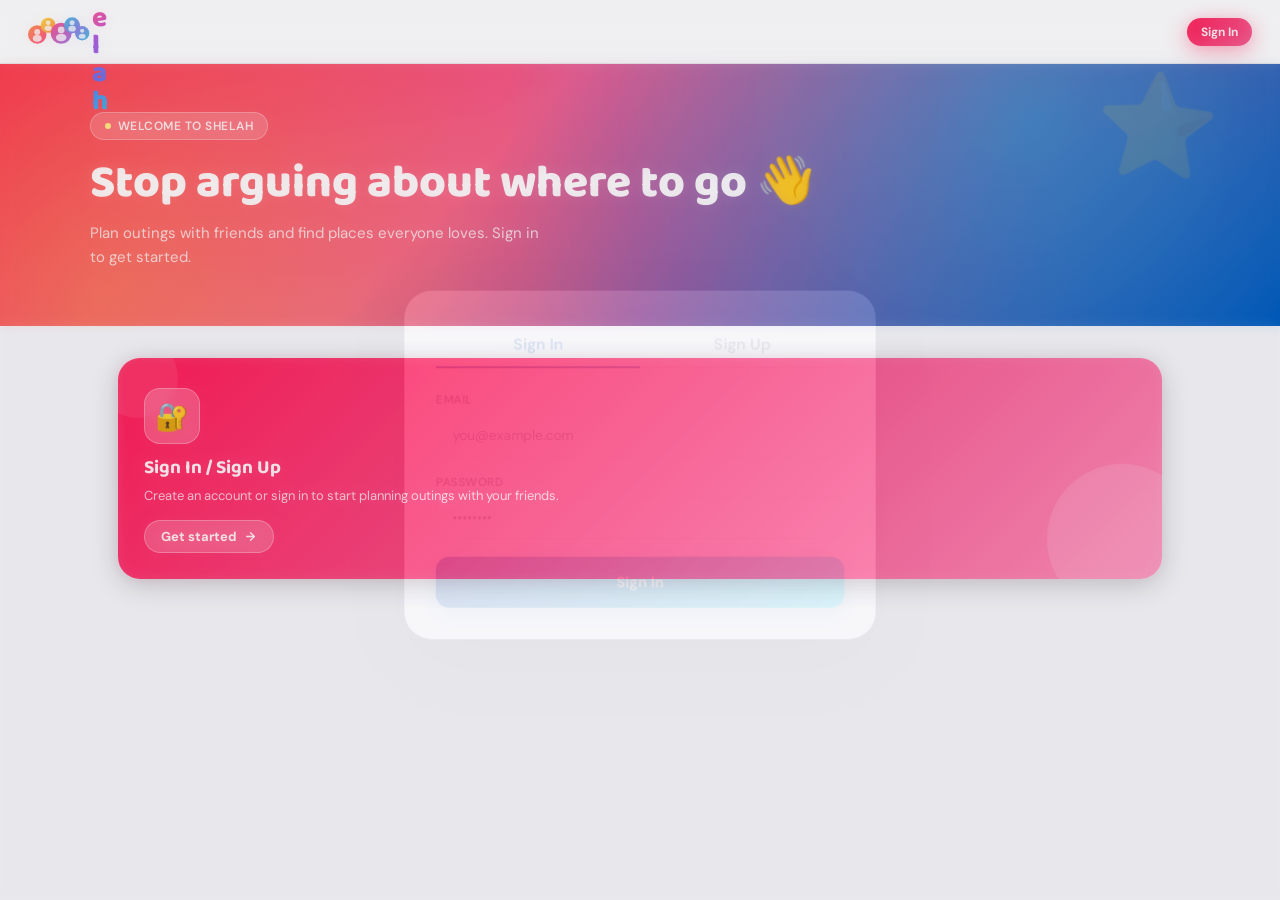
==== commit 9293b8f3: "upload" ====
--- a/create-outing.html
+++ b/create-outing.html
@@ -88,7 +88,23 @@
 
   <!-- NAV -->
   <nav class="nav">
-    <a href="/" class="nav-logo"><span class="l1">S</span><span class="l2">h</span><span class="l3">e</span><span class="l4">l</span><span class="l5">a</span><span class="l6">h</span></a>
+    <a href="/" class="nav-logo">
+      <div class="row">
+        <div class="bubs">
+          <div class="bub" style="width:44px;height:44px;background:linear-gradient(135deg,#FF8C42,#FF4D8D);left:0;top:26px;"><svg width="44" height="44"><circle cx="22" cy="16" r="7" fill="rgba(255,255,255,0.82)"></circle><ellipse cx="22" cy="31" rx="10.5" ry="8" fill="rgba(255,255,255,0.82)"></ellipse></svg></div>
+          <div class="bub" style="width:36px;height:36px;background:linear-gradient(135deg,#FFD93D,#FF8C42);left:30px;top:8px;"><svg width="36" height="36"><circle cx="18" cy="12" r="5.5" fill="rgba(255,255,255,0.82)"></circle><ellipse cx="18" cy="25" rx="8.5" ry="6.5" fill="rgba(255,255,255,0.82)"></ellipse></svg></div>
+          <div class="bub" style="width:50px;height:50px;background:linear-gradient(135deg,#FF4D8D,#9B72E4);left:54px;top:20px;"><svg width="50" height="50"><circle cx="25" cy="17" r="8" fill="rgba(255,255,255,0.82)"></circle><ellipse cx="25" cy="35" rx="12.5" ry="9" fill="rgba(255,255,255,0.82)"></ellipse></svg></div>
+          <div class="bub" style="width:38px;height:38px;background:linear-gradient(135deg,#3BBDE4,#9B72E4);left:86px;top:7px;"><svg width="38" height="38"><circle cx="19" cy="13" r="6" fill="rgba(255,255,255,0.82)"></circle><ellipse cx="19" cy="27" rx="9" ry="7" fill="rgba(255,255,255,0.82)"></ellipse></svg></div>
+          <div class="bub" style="width:34px;height:34px;background:linear-gradient(135deg,#9B72E4,#3BBDE4);left:112px;top:28px;"><svg width="34" height="34"><circle cx="17" cy="11" r="5" fill="rgba(255,255,255,0.82)"></circle><ellipse cx="17" cy="24" rx="8" ry="6" fill="rgba(255,255,255,0.82)"></ellipse></svg></div>
+        </div>
+        <div>
+          <div class="word fa" style="font-size:66px;">
+            <span class="letter f1-l1">S</span><span class="letter f1-l2">h</span><span class="letter f1-l3">e</span><span class="letter f1-l4">l</span><span class="letter f1-l5">a</span><span class="letter f1-l6">h</span>
+          </div>
+          <div class="tag">your crew · your vibe</div>
+        </div>
+      </div>
+    </a>
     <div class="nav-links">
       <a href="/friends.html"><svg width="15" height="15" viewBox="0 0 24 24" fill="none" stroke="currentColor" stroke-width="2" stroke-linecap="round" stroke-linejoin="round"><path d="M16 21v-2a4 4 0 0 0-4-4H6a4 4 0 0 0-4 4v2"/><circle cx="9" cy="7" r="4"/><line x1="19" y1="8" x2="19" y2="14"/><line x1="16" y1="11" x2="22" y2="11"/></svg>Add Friend</a>
       <a href="/create-outing.html" class="active"><svg width="15" height="15" viewBox="0 0 24 24" fill="none" stroke="currentColor" stroke-width="2" stroke-linecap="round" stroke-linejoin="round"><path d="M17 21v-2a4 4 0 0 0-4-4H5a4 4 0 0 0-4 4v2"/><circle cx="9" cy="7" r="4"/><path d="M23 21v-2a4 4 0 0 0-3-3.87"/><path d="M16 3.13a4 4 0 0 1 0 7.75"/></svg>Create Group</a>
--- a/css/styles.css
+++ b/css/styles.css
@@ -1,179 +1,1418 @@
 /* Shelah v2 Design System — DM Sans + Baloo 2 */
 @import url('https://fonts.googleapis.com/css2?family=Baloo+2:wght@400;600;700;800&family=DM+Sans:wght@300;400;500;600&display=swap');
-:root{--red:#FF1D58;--pink:#F75990;--yellow:#FFF685;--yellow-warm:#ffe033;--cyan:#00DDFF;--blue:#0049B7;--blue-dark:#002a7a;--white:#fff;--text:#1a1a2e;--text-muted:#6b6b8a;--border:rgba(0,0,0,0.07);--radius:22px;--shadow:0 4px 24px rgba(0,0,0,0.09);--shadow-hover:0 14px 44px rgba(0,0,0,0.16)}
-*,*::before,*::after{box-sizing:border-box;margin:0;padding:0}
-html{font-size:16px;scroll-behavior:smooth}
-body{font-family:'DM Sans',sans-serif;background:#f7f7fb;min-height:100vh;color:var(--text);-webkit-font-smoothing:antialiased}
-a{color:inherit;text-decoration:none}
-button{cursor:pointer;font-family:'DM Sans',sans-serif;border:none;background:none}
-input,select,textarea{font-family:'DM Sans',sans-serif;border:none;outline:none}
-img{max-width:100%;display:block}
+
+:root {
+    --red: #FF1D58;
+    --pink: #F75990;
+    --yellow: #FFF685;
+    --yellow-warm: #ffe033;
+    --cyan: #00DDFF;
+    --blue: #0049B7;
+    --blue-dark: #002a7a;
+    --white: #fff;
+    --text: #1a1a2e;
+    --text-muted: #6b6b8a;
+    --border: rgba(0, 0, 0, 0.07);
+    --radius: 22px;
+    --shadow: 0 4px 24px rgba(0, 0, 0, 0.09);
+    --shadow-hover: 0 14px 44px rgba(0, 0, 0, 0.16)
+}
+
+*,
+*::before,
+*::after {
+    box-sizing: border-box;
+    margin: 0;
+    padding: 0
+}
+
+html {
+    font-size: 16px;
+    scroll-behavior: smooth
+}
+
+body {
+    font-family: 'DM Sans', sans-serif;
+    background: #f7f7fb;
+    min-height: 100vh;
+    color: var(--text);
+    -webkit-font-smoothing: antialiased
+}
+
+a {
+    color: inherit;
+    text-decoration: none
+}
+
+button {
+    cursor: pointer;
+    font-family: 'DM Sans', sans-serif;
+    border: none;
+    background: none
+}
+
+input,
+select,
+textarea {
+    font-family: 'DM Sans', sans-serif;
+    border: none;
+    outline: none
+}
+
+img {
+    max-width: 100%;
+    display: block
+}
 
 /* NAV */
-nav.nav{position:sticky;top:0;z-index:100;background:rgba(255,255,255,0.88);backdrop-filter:blur(18px);-webkit-backdrop-filter:blur(18px);border-bottom:1px solid var(--border);padding:0 28px;display:flex;align-items:center;justify-content:space-between;height:64px}
-.nav-logo{font-family:'Baloo 2',sans-serif;font-weight:800;font-size:28px;line-height:1;display:flex;align-items:baseline;text-decoration:none}
-.nav-logo .l1{background:linear-gradient(135deg,#FF1D58,#F75990);-webkit-background-clip:text;-webkit-text-fill-color:transparent;background-clip:text}
-.nav-logo .l2{background:linear-gradient(135deg,#F75990,#ff8cb8);-webkit-background-clip:text;-webkit-text-fill-color:transparent;background-clip:text}
-.nav-logo .l3{background:linear-gradient(135deg,#ffe033,#FFF685);-webkit-background-clip:text;-webkit-text-fill-color:transparent;background-clip:text}
-.nav-logo .l4{background:linear-gradient(135deg,#FFF685,#00DDFF);-webkit-background-clip:text;-webkit-text-fill-color:transparent;background-clip:text}
-.nav-logo .l5{background:linear-gradient(135deg,#00DDFF,#0049B7);-webkit-background-clip:text;-webkit-text-fill-color:transparent;background-clip:text}
-.nav-logo .l6{background:linear-gradient(135deg,#0049B7,#002a7a);-webkit-background-clip:text;-webkit-text-fill-color:transparent;background-clip:text}
-.nav-links{display:flex;align-items:center;gap:4px}
-.nav-links a{text-decoration:none;color:var(--text-muted);font-size:14px;font-weight:500;padding:8px 14px;border-radius:10px;transition:background .2s,color .2s;display:flex;align-items:center;gap:6px}
-.nav-links a:hover,.nav-links a.active{background:rgba(255,29,88,0.07);color:var(--red)}
-.nav-right{display:flex;align-items:center;gap:10px}
-.nav-user-name{font-size:13px;font-weight:600;color:var(--text);display:flex;align-items:center;gap:8px;padding:5px 14px 5px 5px;border-radius:50px;background:rgba(0,0,0,0.03);border:1px solid var(--border)}
-.nav-avatar{width:32px;height:32px;border-radius:50%;background:linear-gradient(135deg,#FF1D58,#0049B7);display:flex;align-items:center;justify-content:center;color:white;font-weight:700;font-size:13px;border:2px solid white;box-shadow:0 2px 8px rgba(255,29,88,0.25);flex-shrink:0}
-.nav-signout{font-size:12px;font-weight:600;color:var(--red);cursor:pointer;padding:6px 12px;border-radius:8px;transition:background .15s}
-.nav-signout:hover{background:rgba(255,29,88,0.06)}
+nav.nav {
+    position: sticky;
+    top: 0;
+    z-index: 100;
+    background: rgba(255, 255, 255, 0.88);
+    backdrop-filter: blur(18px);
+    -webkit-backdrop-filter: blur(18px);
+    border-bottom: 1px solid var(--border);
+    padding: 0 28px;
+    display: flex;
+    align-items: center;
+    justify-content: space-between;
+    height: 64px
+}
+
+.nav-logo {
+    display: block;
+    width: 155px;
+    height: 40px;
+    position: relative;
+    text-decoration: none;
+}
+.nav-logo .row {
+    position: absolute;
+    top: 50%;
+    left: 0;
+    transform: translateY(-50%) scale(0.42);
+    transform-origin: left center;
+    margin: 0;
+}
+.nav-logo .tag {
+    display: none;
+}
+
+.nav-logo .l1 {
+    background: linear-gradient(135deg, #FF1D58, #F75990);
+    -webkit-background-clip: text;
+    -webkit-text-fill-color: transparent;
+    background-clip: text
+}
+
+.nav-logo .l2 {
+    background: linear-gradient(135deg, #F75990, #ff8cb8);
+    -webkit-background-clip: text;
+    -webkit-text-fill-color: transparent;
+    background-clip: text
+}
+
+.nav-logo .l3 {
+    background: linear-gradient(135deg, #ffe033, #FFF685);
+    -webkit-background-clip: text;
+    -webkit-text-fill-color: transparent;
+    background-clip: text
+}
+
+.nav-logo .l4 {
+    background: linear-gradient(135deg, #FFF685, #00DDFF);
+    -webkit-background-clip: text;
+    -webkit-text-fill-color: transparent;
+    background-clip: text
+}
+
+.nav-logo .l5 {
+    background: linear-gradient(135deg, #00DDFF, #0049B7);
+    -webkit-background-clip: text;
+    -webkit-text-fill-color: transparent;
+    background-clip: text
+}
+
+.nav-logo .l6 {
+    background: linear-gradient(135deg, #0049B7, #002a7a);
+    -webkit-background-clip: text;
+    -webkit-text-fill-color: transparent;
+    background-clip: text
+}
+
+.nav-links {
+    display: flex;
+    align-items: center;
+    gap: 4px
+}
+
+.nav-links a {
+    text-decoration: none;
+    color: var(--text-muted);
+    font-size: 14px;
+    font-weight: 500;
+    padding: 8px 14px;
+    border-radius: 10px;
+    transition: background .2s, color .2s;
+    display: flex;
+    align-items: center;
+    gap: 6px
+}
+
+.nav-links a:hover,
+.nav-links a.active {
+    background: rgba(255, 29, 88, 0.07);
+    color: var(--red)
+}
+
+.nav-right {
+    display: flex;
+    align-items: center;
+    gap: 10px
+}
+
+.nav-user-name {
+    font-size: 13px;
+    font-weight: 600;
+    color: var(--text);
+    display: flex;
+    align-items: center;
+    gap: 8px;
+    padding: 5px 14px 5px 5px;
+    border-radius: 50px;
+    background: rgba(0, 0, 0, 0.03);
+    border: 1px solid var(--border)
+}
+
+.nav-avatar {
+    width: 32px;
+    height: 32px;
+    border-radius: 50%;
+    background: linear-gradient(135deg, #FF1D58, #0049B7);
+    display: flex;
+    align-items: center;
+    justify-content: center;
+    color: white;
+    font-weight: 700;
+    font-size: 13px;
+    border: 2px solid white;
+    box-shadow: 0 2px 8px rgba(255, 29, 88, 0.25);
+    flex-shrink: 0
+}
+
+.nav-signout {
+    font-size: 12px;
+    font-weight: 600;
+    color: var(--red);
+    cursor: pointer;
+    padding: 6px 12px;
+    border-radius: 8px;
+    transition: background .15s
+}
+
+.nav-signout:hover {
+    background: rgba(255, 29, 88, 0.06)
+}
 
 /* HERO BANNER */
-.hero-banner{background:linear-gradient(135deg,#FF1D58 0%,#F75990 38%,#0049B7 100%);padding:48px 28px 56px;position:relative;overflow:hidden}
-.hero-banner::before{content:'';position:absolute;inset:0;background:radial-gradient(circle at 80% 20%,rgba(0,221,255,0.38) 0%,transparent 50%),radial-gradient(circle at 8% 88%,rgba(255,224,51,0.32) 0%,transparent 45%);pointer-events:none}
-.hero-banner.blue{background:linear-gradient(135deg,#0049B7 0%,#006bff 40%,#00DDFF 100%)}
-.hero-banner.blue::before{background:radial-gradient(circle at 85% 15%,rgba(255,224,51,.35) 0%,transparent 50%),radial-gradient(circle at 5% 85%,rgba(255,29,88,.28) 0%,transparent 45%)}
-.hero-inner{max-width:1100px;margin:0 auto;position:relative;z-index:1}
-.hero-eyebrow{display:inline-flex;align-items:center;gap:7px;background:rgba(255,255,255,0.18);backdrop-filter:blur(8px);border:1px solid rgba(255,255,255,0.3);border-radius:50px;padding:5px 14px;font-size:12px;font-weight:600;color:rgba(255,255,255,0.92);letter-spacing:0.04em;text-transform:uppercase;margin-bottom:18px}
-.hero-eyebrow .dot{width:6px;height:6px;border-radius:50%;background:var(--yellow);display:inline-block}
-.hero-title{font-family:'Baloo 2',sans-serif;font-weight:800;font-size:clamp(28px,5vw,46px);color:white;line-height:1.1;margin-bottom:12px}
-.hero-title .wave{display:inline-block;animation:wave 1.8s ease-in-out infinite;transform-origin:70% 70%}
-@keyframes wave{0%,100%{transform:rotate(0)}20%{transform:rotate(20deg)}40%{transform:rotate(-8deg)}60%{transform:rotate(14deg)}80%{transform:rotate(-4deg)}}
-.hero-sub{font-size:15px;color:rgba(255,255,255,0.82);line-height:1.65;max-width:460px}
-.hero-meta{display:flex;flex-wrap:wrap;align-items:center;gap:10px;margin-top:20px}
-.hm-pill{display:inline-flex;align-items:center;gap:6px;background:rgba(255,255,255,.16);border:1px solid rgba(255,255,255,.28);border-radius:50px;padding:6px 14px;font-size:12.5px;font-weight:600;color:rgba(255,255,255,.92)}
-.hm-pill svg{width:13px;height:13px;stroke:rgba(255,255,255,.8);fill:none;stroke-width:2.5;stroke-linecap:round;stroke-linejoin:round;flex-shrink:0}
-@keyframes spinStar{to{transform:rotate(360deg)}}
-@keyframes floatIcon{0%,100%{transform:translateY(0) rotate(-5deg)}50%{transform:translateY(-12px) rotate(5deg)}}
-@keyframes floatG{0%,100%{transform:translateY(0) rotate(-4deg)}50%{transform:translateY(-14px) rotate(4deg)}}
+.hero-banner {
+    background: linear-gradient(135deg, #FF1D58 0%, #F75990 38%, #0049B7 100%);
+    padding: 48px 28px 56px;
+    position: relative;
+    overflow: hidden
+}
+
+.hero-banner::before {
+    content: '';
+    position: absolute;
+    inset: 0;
+    background: radial-gradient(circle at 80% 20%, rgba(0, 221, 255, 0.38) 0%, transparent 50%), radial-gradient(circle at 8% 88%, rgba(255, 224, 51, 0.32) 0%, transparent 45%);
+    pointer-events: none
+}
+
+.hero-banner.blue {
+    background: linear-gradient(135deg, #0049B7 0%, #006bff 40%, #00DDFF 100%)
+}
+
+.hero-banner.blue::before {
+    background: radial-gradient(circle at 85% 15%, rgba(255, 224, 51, .35) 0%, transparent 50%), radial-gradient(circle at 5% 85%, rgba(255, 29, 88, .28) 0%, transparent 45%)
+}
+
+.hero-inner {
+    max-width: 1100px;
+    margin: 0 auto;
+    position: relative;
+    z-index: 1
+}
+
+.hero-eyebrow {
+    display: inline-flex;
+    align-items: center;
+    gap: 7px;
+    background: rgba(255, 255, 255, 0.18);
+    backdrop-filter: blur(8px);
+    border: 1px solid rgba(255, 255, 255, 0.3);
+    border-radius: 50px;
+    padding: 5px 14px;
+    font-size: 12px;
+    font-weight: 600;
+    color: rgba(255, 255, 255, 0.92);
+    letter-spacing: 0.04em;
+    text-transform: uppercase;
+    margin-bottom: 18px
+}
+
+.hero-eyebrow .dot {
+    width: 6px;
+    height: 6px;
+    border-radius: 50%;
+    background: var(--yellow);
+    display: inline-block
+}
+
+.hero-title {
+    font-family: 'Baloo 2', sans-serif;
+    font-weight: 800;
+    font-size: clamp(28px, 5vw, 46px);
+    color: white;
+    line-height: 1.1;
+    margin-bottom: 12px
+}
+
+.hero-title .wave {
+    display: inline-block;
+    animation: wave 1.8s ease-in-out infinite;
+    transform-origin: 70% 70%
+}
+
+@keyframes wave {
+
+    0%,
+    100% {
+        transform: rotate(0)
+    }
+
+    20% {
+        transform: rotate(20deg)
+    }
+
+    40% {
+        transform: rotate(-8deg)
+    }
+
+    60% {
+        transform: rotate(14deg)
+    }
+
+    80% {
+        transform: rotate(-4deg)
+    }
+}
+
+.hero-sub {
+    font-size: 15px;
+    color: rgba(255, 255, 255, 0.82);
+    line-height: 1.65;
+    max-width: 460px
+}
+
+.hero-meta {
+    display: flex;
+    flex-wrap: wrap;
+    align-items: center;
+    gap: 10px;
+    margin-top: 20px
+}
+
+.hm-pill {
+    display: inline-flex;
+    align-items: center;
+    gap: 6px;
+    background: rgba(255, 255, 255, .16);
+    border: 1px solid rgba(255, 255, 255, .28);
+    border-radius: 50px;
+    padding: 6px 14px;
+    font-size: 12.5px;
+    font-weight: 600;
+    color: rgba(255, 255, 255, .92)
+}
+
+.hm-pill svg {
+    width: 13px;
+    height: 13px;
+    stroke: rgba(255, 255, 255, .8);
+    fill: none;
+    stroke-width: 2.5;
+    stroke-linecap: round;
+    stroke-linejoin: round;
+    flex-shrink: 0
+}
+
+@keyframes spinStar {
+    to {
+        transform: rotate(360deg)
+    }
+}
+
+@keyframes floatIcon {
+
+    0%,
+    100% {
+        transform: translateY(0) rotate(-5deg)
+    }
+
+    50% {
+        transform: translateY(-12px) rotate(5deg)
+    }
+}
+
+@keyframes floatG {
+
+    0%,
+    100% {
+        transform: translateY(0) rotate(-4deg)
+    }
+
+    50% {
+        transform: translateY(-14px) rotate(4deg)
+    }
+}
 
 /* STAT PILLS */
-.stats-row{max-width:1100px;margin:-22px auto 0;padding:0 28px;display:flex;gap:12px;flex-wrap:wrap;position:relative;z-index:2}
-.stat-pill{display:flex;align-items:center;gap:9px;padding:12px 20px;border-radius:50px;font-size:13px;font-weight:600;color:white;box-shadow:0 4px 18px rgba(0,0,0,0.18);cursor:default;transition:transform .2s,box-shadow .2s;border:2px solid rgba(255,255,255,0.35)}
-.stat-pill:hover{transform:translateY(-3px);box-shadow:0 8px 28px rgba(0,0,0,0.22)}
-.stat-pill .stat-icon{font-size:16px}
-.stat-pill .stat-val{font-family:'Baloo 2',sans-serif;font-weight:800;font-size:16px}
-.stat-pill .stat-label{opacity:0.9;font-weight:500}
-.sp-red{background:linear-gradient(135deg,#FF1D58,#F75990)}
-.sp-blue{background:linear-gradient(135deg,#0049B7,#00DDFF)}
-.sp-yellow{background:linear-gradient(135deg,#ffe033,#ffaa00)}
-.sp-cyan{background:linear-gradient(135deg,#00b4d8,#0049B7)}
+.stats-row {
+    max-width: 1100px;
+    margin: -22px auto 0;
+    padding: 0 28px;
+    display: flex;
+    gap: 12px;
+    flex-wrap: wrap;
+    position: relative;
+    z-index: 2
+}
+
+.stat-pill {
+    display: flex;
+    align-items: center;
+    gap: 9px;
+    padding: 12px 20px;
+    border-radius: 50px;
+    font-size: 13px;
+    font-weight: 600;
+    color: white;
+    box-shadow: 0 4px 18px rgba(0, 0, 0, 0.18);
+    cursor: default;
+    transition: transform .2s, box-shadow .2s;
+    border: 2px solid rgba(255, 255, 255, 0.35)
+}
+
+.stat-pill:hover {
+    transform: translateY(-3px);
+    box-shadow: 0 8px 28px rgba(0, 0, 0, 0.22)
+}
+
+.stat-pill .stat-icon {
+    font-size: 16px
+}
+
+.stat-pill .stat-val {
+    font-family: 'Baloo 2', sans-serif;
+    font-weight: 800;
+    font-size: 16px
+}
+
+.stat-pill .stat-label {
+    opacity: 0.9;
+    font-weight: 500
+}
+
+.sp-red {
+    background: linear-gradient(135deg, #FF1D58, #F75990)
+}
+
+.sp-blue {
+    background: linear-gradient(135deg, #0049B7, #00DDFF)
+}
+
+.sp-yellow {
+    background: linear-gradient(135deg, #ffe033, #ffaa00)
+}
+
+.sp-cyan {
+    background: linear-gradient(135deg, #00b4d8, #0049B7)
+}
 
 /* ACTION CARDS */
-.section-wrap{max-width:1100px;margin:0 auto;padding:44px 28px 0}
-.section-label{font-size:11px;font-weight:600;letter-spacing:0.12em;text-transform:uppercase;color:var(--text-muted);margin-bottom:16px}
-.action-grid{max-width:1100px;margin:0 auto;padding:0 28px 44px;display:grid;grid-template-columns:repeat(auto-fit,minmax(260px,1fr));gap:20px}
-.action-card{border-radius:var(--radius);padding:30px 26px 26px;display:flex;flex-direction:column;gap:14px;cursor:pointer;text-decoration:none;color:white;position:relative;overflow:hidden;transition:transform .24s cubic-bezier(.22,.68,0,1.2),box-shadow .24s ease;box-shadow:0 6px 28px rgba(0,0,0,0.18)}
-.action-card::after{content:'';position:absolute;inset:0;background:rgba(255,255,255,0);transition:background .2s;pointer-events:none}
-.action-card:hover{transform:translateY(-7px);box-shadow:0 20px 50px rgba(0,0,0,0.22)}
-.action-card:hover::after{background:rgba(255,255,255,0.07)}
-.action-card .blob{position:absolute;width:150px;height:150px;border-radius:50%;background:rgba(255,255,255,0.13);right:-35px;bottom:-35px;pointer-events:none;transition:transform .3s}
-.action-card .blob2{position:absolute;width:80px;height:80px;border-radius:50%;background:rgba(255,255,255,0.08);left:-20px;top:-20px;pointer-events:none}
-.action-card:hover .blob{transform:scale(1.2)}
-.card-icon-wrap{width:56px;height:56px;border-radius:16px;display:flex;align-items:center;justify-content:center;font-size:27px;background:rgba(255,255,255,0.22);backdrop-filter:blur(6px);border:1.5px solid rgba(255,255,255,0.32);flex-shrink:0;transition:transform .24s cubic-bezier(.22,.68,0,1.2);position:relative;z-index:1}
-.action-card:hover .card-icon-wrap{transform:scale(1.12) rotate(-4deg)}
-.card-content{position:relative;z-index:1}
-.card-title{font-family:'Baloo 2',sans-serif;font-weight:700;font-size:19px;color:white;margin-bottom:6px;line-height:1.15}
-.card-desc{font-size:13px;color:rgba(255,255,255,0.82);line-height:1.55}
-.card-cta{display:inline-flex;align-items:center;gap:7px;font-size:13px;font-weight:700;color:white;background:rgba(255,255,255,0.2);border:1.5px solid rgba(255,255,255,0.32);border-radius:50px;padding:7px 16px;width:fit-content;transition:gap .18s,background .18s;position:relative;z-index:1}
-.action-card:hover .card-cta{gap:11px;background:rgba(255,255,255,0.3)}
-.card-cta svg{width:13px;height:13px;stroke:white;fill:none;stroke-width:2.5;stroke-linecap:round;stroke-linejoin:round}
-.card-add-friend{background:linear-gradient(135deg,#FF1D58 0%,#F75990 55%,#ff8cb8 100%)}
-.card-create-group{background:linear-gradient(135deg,#0049B7 0%,#006bff 55%,#00DDFF 100%)}
-.card-view-outings{background:linear-gradient(135deg,#ffe033 0%,#ffaa00 55%,#ff6b35 100%)}
-.card-view-groups{background:linear-gradient(135deg,#00b4d8 0%,#0049B7 55%,#002a7a 100%)}
+.section-wrap {
+    max-width: 1100px;
+    margin: 0 auto;
+    padding: 44px 28px 0
+}
+
+.section-label {
+    font-size: 11px;
+    font-weight: 600;
+    letter-spacing: 0.12em;
+    text-transform: uppercase;
+    color: var(--text-muted);
+    margin-bottom: 16px
+}
+
+.action-grid {
+    max-width: 1100px;
+    margin: 0 auto;
+    padding: 0 28px 44px;
+    display: grid;
+    grid-template-columns: repeat(auto-fit, minmax(260px, 1fr));
+    gap: 20px
+}
+
+.action-card {
+    border-radius: var(--radius);
+    padding: 30px 26px 26px;
+    display: flex;
+    flex-direction: column;
+    gap: 14px;
+    cursor: pointer;
+    text-decoration: none;
+    color: white;
+    position: relative;
+    overflow: hidden;
+    transition: transform .24s cubic-bezier(.22, .68, 0, 1.2), box-shadow .24s ease;
+    box-shadow: 0 6px 28px rgba(0, 0, 0, 0.18)
+}
+
+.action-card::after {
+    content: '';
+    position: absolute;
+    inset: 0;
+    background: rgba(255, 255, 255, 0);
+    transition: background .2s;
+    pointer-events: none
+}
+
+.action-card:hover {
+    transform: translateY(-7px);
+    box-shadow: 0 20px 50px rgba(0, 0, 0, 0.22)
+}
+
+.action-card:hover::after {
+    background: rgba(255, 255, 255, 0.07)
+}
+
+.action-card .blob {
+    position: absolute;
+    width: 150px;
+    height: 150px;
+    border-radius: 50%;
+    background: rgba(255, 255, 255, 0.13);
+    right: -35px;
+    bottom: -35px;
+    pointer-events: none;
+    transition: transform .3s
+}
+
+.action-card .blob2 {
+    position: absolute;
+    width: 80px;
+    height: 80px;
+    border-radius: 50%;
+    background: rgba(255, 255, 255, 0.08);
+    left: -20px;
+    top: -20px;
+    pointer-events: none
+}
+
+.action-card:hover .blob {
+    transform: scale(1.2)
+}
+
+.card-icon-wrap {
+    width: 56px;
+    height: 56px;
+    border-radius: 16px;
+    display: flex;
+    align-items: center;
+    justify-content: center;
+    font-size: 27px;
+    background: rgba(255, 255, 255, 0.22);
+    backdrop-filter: blur(6px);
+    border: 1.5px solid rgba(255, 255, 255, 0.32);
+    flex-shrink: 0;
+    transition: transform .24s cubic-bezier(.22, .68, 0, 1.2);
+    position: relative;
+    z-index: 1
+}
+
+.action-card:hover .card-icon-wrap {
+    transform: scale(1.12) rotate(-4deg)
+}
+
+.card-content {
+    position: relative;
+    z-index: 1
+}
+
+.card-title {
+    font-family: 'Baloo 2', sans-serif;
+    font-weight: 700;
+    font-size: 19px;
+    color: white;
+    margin-bottom: 6px;
+    line-height: 1.15
+}
+
+.card-desc {
+    font-size: 13px;
+    color: rgba(255, 255, 255, 0.82);
+    line-height: 1.55
+}
+
+.card-cta {
+    display: inline-flex;
+    align-items: center;
+    gap: 7px;
+    font-size: 13px;
+    font-weight: 700;
+    color: white;
+    background: rgba(255, 255, 255, 0.2);
+    border: 1.5px solid rgba(255, 255, 255, 0.32);
+    border-radius: 50px;
+    padding: 7px 16px;
+    width: fit-content;
+    transition: gap .18s, background .18s;
+    position: relative;
+    z-index: 1
+}
+
+.action-card:hover .card-cta {
+    gap: 11px;
+    background: rgba(255, 255, 255, 0.3)
+}
+
+.card-cta svg {
+    width: 13px;
+    height: 13px;
+    stroke: white;
+    fill: none;
+    stroke-width: 2.5;
+    stroke-linecap: round;
+    stroke-linejoin: round
+}
+
+.card-add-friend {
+    background: linear-gradient(135deg, #FF1D58 0%, #F75990 55%, #ff8cb8 100%)
+}
+
+.card-create-group {
+    background: linear-gradient(135deg, #0049B7 0%, #006bff 55%, #00DDFF 100%)
+}
+
+.card-view-outings {
+    background: linear-gradient(135deg, #ffe033 0%, #ffaa00 55%, #ff6b35 100%)
+}
+
+.card-view-groups {
+    background: linear-gradient(135deg, #00b4d8 0%, #0049B7 55%, #002a7a 100%)
+}
 
 /* CARDS */
-.card{background:white;border-radius:var(--radius);border:1px solid var(--border);box-shadow:var(--shadow);overflow:hidden}
-.card-header{padding:22px 26px 18px;border-bottom:1px solid var(--border);display:flex;align-items:center;gap:12px}
-.card-header-icon{width:40px;height:40px;border-radius:12px;display:flex;align-items:center;justify-content:center;font-size:20px;flex-shrink:0}
-.card-header-text h2{font-family:'Baloo 2',sans-serif;font-weight:700;font-size:17px;color:var(--text);line-height:1.2}
-.card-header-text p{font-size:12.5px;color:var(--text-muted);margin-top:2px}
+.card {
+    background: white;
+    border-radius: var(--radius);
+    border: 1px solid var(--border);
+    box-shadow: var(--shadow);
+    overflow: hidden
+}
+
+.card-header {
+    padding: 22px 26px 18px;
+    border-bottom: 1px solid var(--border);
+    display: flex;
+    align-items: center;
+    gap: 12px
+}
+
+.card-header-icon {
+    width: 40px;
+    height: 40px;
+    border-radius: 12px;
+    display: flex;
+    align-items: center;
+    justify-content: center;
+    font-size: 20px;
+    flex-shrink: 0
+}
+
+.card-header-text h2 {
+    font-family: 'Baloo 2', sans-serif;
+    font-weight: 700;
+    font-size: 17px;
+    color: var(--text);
+    line-height: 1.2
+}
+
+.card-header-text p {
+    font-size: 12.5px;
+    color: var(--text-muted);
+    margin-top: 2px
+}
 
 /* FORMS */
-.form-card{background:white;border-radius:var(--radius);border:1px solid var(--border);box-shadow:var(--shadow);overflow:hidden;margin-bottom:24px}
-.form-card-header{padding:22px 28px 18px;border-bottom:1px solid var(--border);display:flex;align-items:center;gap:14px}
-.fch-icon{width:44px;height:44px;border-radius:14px;display:flex;align-items:center;justify-content:center;font-size:22px;flex-shrink:0}
-.fch-text h3{font-family:'Baloo 2',sans-serif;font-weight:700;font-size:17px;color:var(--text);line-height:1.2}
-.fch-text p{font-size:12.5px;color:var(--text-muted);margin-top:2px}
-.form-body{padding:26px 28px}
-.field{margin-bottom:22px}
-.field:last-child{margin-bottom:0}
-.field-label{font-size:12px;font-weight:600;letter-spacing:.08em;text-transform:uppercase;color:var(--text-muted);margin-bottom:8px;display:flex;align-items:center;gap:6px}
-.field-label .req{color:var(--red);font-size:14px;line-height:1}
-.text-input{width:100%;padding:13px 16px;border:1.5px solid var(--border);border-radius:13px;font-size:14px;font-family:'DM Sans',sans-serif;color:var(--text);background:white;outline:none;transition:border-color .2s,box-shadow .2s}
-.text-input::placeholder{color:var(--text-muted)}
-.text-input:focus{border-color:var(--blue);box-shadow:0 0 0 3px rgba(0,73,183,.1)}
-textarea.text-input{resize:vertical;min-height:80px;line-height:1.6}
+.form-card {
+    background: white;
+    border-radius: var(--radius);
+    border: 1px solid var(--border);
+    box-shadow: var(--shadow);
+    overflow: hidden;
+    margin-bottom: 24px
+}
+
+.form-card-header {
+    padding: 22px 28px 18px;
+    border-bottom: 1px solid var(--border);
+    display: flex;
+    align-items: center;
+    gap: 14px
+}
+
+.fch-icon {
+    width: 44px;
+    height: 44px;
+    border-radius: 14px;
+    display: flex;
+    align-items: center;
+    justify-content: center;
+    font-size: 22px;
+    flex-shrink: 0
+}
+
+.fch-text h3 {
+    font-family: 'Baloo 2', sans-serif;
+    font-weight: 700;
+    font-size: 17px;
+    color: var(--text);
+    line-height: 1.2
+}
+
+.fch-text p {
+    font-size: 12.5px;
+    color: var(--text-muted);
+    margin-top: 2px
+}
+
+.form-body {
+    padding: 26px 28px
+}
+
+.field {
+    margin-bottom: 22px
+}
+
+.field:last-child {
+    margin-bottom: 0
+}
+
+.field-label {
+    font-size: 12px;
+    font-weight: 600;
+    letter-spacing: .08em;
+    text-transform: uppercase;
+    color: var(--text-muted);
+    margin-bottom: 8px;
+    display: flex;
+    align-items: center;
+    gap: 6px
+}
+
+.field-label .req {
+    color: var(--red);
+    font-size: 14px;
+    line-height: 1
+}
+
+.text-input {
+    width: 100%;
+    padding: 13px 16px;
+    border: 1.5px solid var(--border);
+    border-radius: 13px;
+    font-size: 14px;
+    font-family: 'DM Sans', sans-serif;
+    color: var(--text);
+    background: white;
+    outline: none;
+    transition: border-color .2s, box-shadow .2s
+}
+
+.text-input::placeholder {
+    color: var(--text-muted)
+}
+
+.text-input:focus {
+    border-color: var(--blue);
+    box-shadow: 0 0 0 3px rgba(0, 73, 183, .1)
+}
+
+textarea.text-input {
+    resize: vertical;
+    min-height: 80px;
+    line-height: 1.6
+}
 
 /* BUTTONS */
-.btn{display:inline-flex;align-items:center;justify-content:center;gap:8px;padding:14px 28px;border-radius:14px;font-size:14.5px;font-weight:700;cursor:pointer;border:none;font-family:'DM Sans',sans-serif;transition:transform .22s cubic-bezier(.22,.68,0,1.2),box-shadow .22s,opacity .2s}
-.btn:hover{transform:translateY(-3px)}
-.btn:active{transform:translateY(0) scale(0.97)}
-.btn:disabled{opacity:0.5;cursor:not-allowed;transform:none!important}
-.btn-primary{background:linear-gradient(135deg,#0049B7,#00DDFF);color:white;box-shadow:0 6px 22px rgba(0,73,183,.35)}
-.btn-primary:hover{box-shadow:0 10px 30px rgba(0,73,183,.45)}
-.btn-accent{background:linear-gradient(135deg,#FF1D58,#F75990);color:white;box-shadow:0 6px 22px rgba(255,29,88,.35)}
-.btn-accent:hover{box-shadow:0 10px 30px rgba(255,29,88,.45)}
-.btn-outline{background:rgba(0,0,0,.06);color:var(--text-muted);box-shadow:none}
-.btn-outline:hover{background:rgba(0,0,0,.1);transform:none}
-.btn-sm{padding:6px 14px;font-size:12px;border-radius:50px}
-.btn-block{width:100%}
-.btn .spinner{width:18px;height:18px;border:2px solid rgba(255,255,255,0.3);border-top-color:#fff;border-radius:50%;animation:spin .6s linear infinite}
-@keyframes spin{to{transform:rotate(360deg)}}
-.btn svg{width:15px;height:15px;stroke:currentColor;fill:none;stroke-width:2.5;stroke-linecap:round;stroke-linejoin:round}
+.btn {
+    display: inline-flex;
+    align-items: center;
+    justify-content: center;
+    gap: 8px;
+    padding: 14px 28px;
+    border-radius: 14px;
+    font-size: 14.5px;
+    font-weight: 700;
+    cursor: pointer;
+    border: none;
+    font-family: 'DM Sans', sans-serif;
+    transition: transform .22s cubic-bezier(.22, .68, 0, 1.2), box-shadow .22s, opacity .2s
+}
+
+.btn:hover {
+    transform: translateY(-3px)
+}
+
+.btn:active {
+    transform: translateY(0) scale(0.97)
+}
+
+.btn:disabled {
+    opacity: 0.5;
+    cursor: not-allowed;
+    transform: none !important
+}
+
+.btn-primary {
+    background: linear-gradient(135deg, #0049B7, #00DDFF);
+    color: white;
+    box-shadow: 0 6px 22px rgba(0, 73, 183, .35)
+}
+
+.btn-primary:hover {
+    box-shadow: 0 10px 30px rgba(0, 73, 183, .45)
+}
+
+.btn-accent {
+    background: linear-gradient(135deg, #FF1D58, #F75990);
+    color: white;
+    box-shadow: 0 6px 22px rgba(255, 29, 88, .35)
+}
+
+.btn-accent:hover {
+    box-shadow: 0 10px 30px rgba(255, 29, 88, .45)
+}
+
+.btn-outline {
+    background: rgba(0, 0, 0, .06);
+    color: var(--text-muted);
+    box-shadow: none
+}
+
+.btn-outline:hover {
+    background: rgba(0, 0, 0, .1);
+    transform: none
+}
+
+.btn-sm {
+    padding: 6px 14px;
+    font-size: 12px;
+    border-radius: 50px
+}
+
+.btn-block {
+    width: 100%
+}
+
+.btn .spinner {
+    width: 18px;
+    height: 18px;
+    border: 2px solid rgba(255, 255, 255, 0.3);
+    border-top-color: #fff;
+    border-radius: 50%;
+    animation: spin .6s linear infinite
+}
+
+@keyframes spin {
+    to {
+        transform: rotate(360deg)
+    }
+}
+
+.btn svg {
+    width: 15px;
+    height: 15px;
+    stroke: currentColor;
+    fill: none;
+    stroke-width: 2.5;
+    stroke-linecap: round;
+    stroke-linejoin: round
+}
 
 /* PILLS */
-.pill{display:inline-flex;align-items:center;gap:4px;padding:4px 14px;border-radius:999px;font-size:11.5px;font-weight:700}
-.pill-open{background:rgba(16,185,129,.12);color:#065f46;border:1px solid rgba(16,185,129,.22)}
-.pill-closed{background:rgba(255,29,88,.1);color:var(--red);border:1px solid rgba(255,29,88,.2)}
-.pill-restricted{background:rgba(255,170,0,.12);color:#92400e;border:1px solid rgba(255,170,0,.22)}
+.pill {
+    display: inline-flex;
+    align-items: center;
+    gap: 4px;
+    padding: 4px 14px;
+    border-radius: 999px;
+    font-size: 11.5px;
+    font-weight: 700
+}
+
+.pill-open {
+    background: rgba(16, 185, 129, .12);
+    color: #065f46;
+    border: 1px solid rgba(16, 185, 129, .22)
+}
+
+.pill-closed {
+    background: rgba(255, 29, 88, .1);
+    color: var(--red);
+    border: 1px solid rgba(255, 29, 88, .2)
+}
+
+.pill-restricted {
+    background: rgba(255, 170, 0, .12);
+    color: #92400e;
+    border: 1px solid rgba(255, 170, 0, .22)
+}
 
 /* MODAL */
-.modal-overlay{position:fixed;inset:0;background:rgba(10,10,30,.55);backdrop-filter:blur(6px);z-index:200;display:flex;align-items:center;justify-content:center;opacity:0;pointer-events:none;transition:opacity .3s}
-.modal-overlay.active,.modal-overlay.open{opacity:1;pointer-events:all}
-.modal{background:white;border-radius:28px;padding:0;width:min(480px,92vw);box-shadow:0 24px 80px rgba(0,0,0,.25);transform:translateY(24px) scale(.97);transition:transform .35s cubic-bezier(.22,.68,0,1.2);overflow:hidden}
-.modal-overlay.active .modal,.modal-overlay.open .modal{transform:translateY(0) scale(1)}
-.modal-inner{position:relative;padding:32px}
-.modal-title{font-family:'Baloo 2',sans-serif;font-weight:700;font-size:20px;margin-bottom:20px}
+.modal-overlay {
+    position: fixed;
+    inset: 0;
+    background: rgba(10, 10, 30, .55);
+    backdrop-filter: blur(6px);
+    z-index: 200;
+    display: flex;
+    align-items: center;
+    justify-content: center;
+    opacity: 0;
+    pointer-events: none;
+    transition: opacity .3s
+}
+
+.modal-overlay.active,
+.modal-overlay.open {
+    opacity: 1;
+    pointer-events: all
+}
+
+.modal {
+    background: white;
+    border-radius: 28px;
+    padding: 0;
+    width: min(480px, 92vw);
+    box-shadow: 0 24px 80px rgba(0, 0, 0, .25);
+    transform: translateY(24px) scale(.97);
+    transition: transform .35s cubic-bezier(.22, .68, 0, 1.2);
+    overflow: hidden
+}
+
+.modal-overlay.active .modal,
+.modal-overlay.open .modal {
+    transform: translateY(0) scale(1)
+}
+
+.modal-inner {
+    position: relative;
+    padding: 32px
+}
+
+.modal-title {
+    font-family: 'Baloo 2', sans-serif;
+    font-weight: 700;
+    font-size: 20px;
+    margin-bottom: 20px
+}
 
 /* TABS (auth) */
-.tabs{display:flex;border-bottom:2px solid var(--border);margin-bottom:24px}
-.tab{flex:1;padding:12px;text-align:center;font-weight:600;color:var(--text-muted);cursor:pointer;border-bottom:2px solid transparent;margin-bottom:-2px;transition:all .2s}
-.tab.active{color:var(--blue);border-bottom-color:var(--blue)}
-.tab-content{display:none}.tab-content.active{display:block}
+.tabs {
+    display: flex;
+    border-bottom: 2px solid var(--border);
+    margin-bottom: 24px
+}
+
+.tab {
+    flex: 1;
+    padding: 12px;
+    text-align: center;
+    font-weight: 600;
+    color: var(--text-muted);
+    cursor: pointer;
+    border-bottom: 2px solid transparent;
+    margin-bottom: -2px;
+    transition: all .2s
+}
+
+.tab.active {
+    color: var(--blue);
+    border-bottom-color: var(--blue)
+}
+
+.tab-content {
+    display: none
+}
+
+.tab-content.active {
+    display: block
+}
 
 /* FORM INPUTS (auth) */
-.form-group{margin-bottom:18px}
-.form-label{display:block;font-weight:600;font-size:12px;color:var(--text-muted);margin-bottom:6px;text-transform:uppercase;letter-spacing:.5px}
-.form-input{width:100%;padding:12px 16px;border:1.5px solid var(--border);border-radius:13px;font-size:14px;background:white;color:var(--text);transition:border-color .2s,box-shadow .2s}
-.form-input:focus{border-color:var(--blue);box-shadow:0 0 0 3px rgba(0,73,183,.1)}
-.form-input::placeholder{color:var(--text-muted)}
-.form-error{color:var(--red);font-size:12px;margin-top:4px}
-.btn-lg{padding:16px 36px;font-size:15px}
+.form-group {
+    margin-bottom: 18px
+}
+
+.form-label {
+    display: block;
+    font-weight: 600;
+    font-size: 12px;
+    color: var(--text-muted);
+    margin-bottom: 6px;
+    text-transform: uppercase;
+    letter-spacing: .5px
+}
+
+.form-input {
+    width: 100%;
+    padding: 12px 16px;
+    border: 1.5px solid var(--border);
+    border-radius: 13px;
+    font-size: 14px;
+    background: white;
+    color: var(--text);
+    transition: border-color .2s, box-shadow .2s
+}
+
+.form-input:focus {
+    border-color: var(--blue);
+    box-shadow: 0 0 0 3px rgba(0, 73, 183, .1)
+}
+
+.form-input::placeholder {
+    color: var(--text-muted)
+}
+
+.form-error {
+    color: var(--red);
+    font-size: 12px;
+    margin-top: 4px
+}
+
+.btn-lg {
+    padding: 16px 36px;
+    font-size: 15px
+}
 
 /* TOAST */
-.toast-container{position:fixed;bottom:28px;left:50%;transform:translateX(-50%);z-index:9999;display:flex;flex-direction:column;gap:8px;align-items:center}
-.toast{background:#1a1a2e;color:white;padding:12px 22px;border-radius:50px;font-size:13.5px;font-weight:600;box-shadow:0 8px 32px rgba(0,0,0,.25);animation:toastIn .35s cubic-bezier(.22,.68,0,1.2),toastOut .3s ease 2.7s forwards;display:flex;align-items:center;gap:8px}
-@keyframes toastIn{from{transform:translateY(80px);opacity:0}to{transform:translateY(0);opacity:1}}
-@keyframes toastOut{to{opacity:0;transform:translateY(10px)}}
+.toast-container {
+    position: fixed;
+    bottom: 28px;
+    left: 50%;
+    transform: translateX(-50%);
+    z-index: 9999;
+    display: flex;
+    flex-direction: column;
+    gap: 8px;
+    align-items: center
+}
+
+.toast {
+    background: #1a1a2e;
+    color: white;
+    padding: 12px 22px;
+    border-radius: 50px;
+    font-size: 13.5px;
+    font-weight: 600;
+    box-shadow: 0 8px 32px rgba(0, 0, 0, .25);
+    animation: toastIn .35s cubic-bezier(.22, .68, 0, 1.2), toastOut .3s ease 2.7s forwards;
+    display: flex;
+    align-items: center;
+    gap: 8px
+}
+
+@keyframes toastIn {
+    from {
+        transform: translateY(80px);
+        opacity: 0
+    }
+
+    to {
+        transform: translateY(0);
+        opacity: 1
+    }
+}
+
+@keyframes toastOut {
+    to {
+        opacity: 0;
+        transform: translateY(10px)
+    }
+}
 
 /* AVATAR */
-.avatar{width:40px;height:40px;border-radius:50%;display:flex;align-items:center;justify-content:center;font-weight:700;font-size:14px;color:#fff;flex-shrink:0}
-.avatar-stack{display:flex}.avatar-stack .avatar{margin-left:-10px;border:2px solid white}.avatar-stack .avatar:first-child{margin-left:0}
+.avatar {
+    width: 40px;
+    height: 40px;
+    border-radius: 50%;
+    display: flex;
+    align-items: center;
+    justify-content: center;
+    font-weight: 700;
+    font-size: 14px;
+    color: #fff;
+    flex-shrink: 0
+}
+
+.avatar-stack {
+    display: flex
+}
+
+.avatar-stack .avatar {
+    margin-left: -10px;
+    border: 2px solid white
+}
+
+.avatar-stack .avatar:first-child {
+    margin-left: 0
+}
 
 /* SKELETON */
-.skeleton{background:linear-gradient(90deg,#e8e8f0 25%,#f0eef5 50%,#e8e8f0 75%);background-size:200% 100%;animation:shimmer 1.5s infinite;border-radius:8px;height:20px;margin-bottom:8px}
-@keyframes shimmer{0%{background-position:200% 0}100%{background-position:-200% 0}}
+.skeleton {
+    background: linear-gradient(90deg, #e8e8f0 25%, #f0eef5 50%, #e8e8f0 75%);
+    background-size: 200% 100%;
+    animation: shimmer 1.5s infinite;
+    border-radius: 8px;
+    height: 20px;
+    margin-bottom: 8px
+}
+
+@keyframes shimmer {
+    0% {
+        background-position: 200% 0
+    }
+
+    100% {
+        background-position: -200% 0
+    }
+}
 
 /* EMPTY STATE */
-.empty-state{text-align:center;padding:48px 24px;color:var(--text-muted)}
-.empty-state .icon{font-size:52px;margin-bottom:14px;display:block}
-.empty-state .title{font-family:'Baloo 2',sans-serif;font-weight:700;font-size:18px;color:var(--text);margin-bottom:6px}
+.empty-state {
+    text-align: center;
+    padding: 48px 24px;
+    color: var(--text-muted)
+}
+
+.empty-state .icon {
+    font-size: 52px;
+    margin-bottom: 14px;
+    display: block
+}
+
+.empty-state .title {
+    font-family: 'Baloo 2', sans-serif;
+    font-weight: 700;
+    font-size: 18px;
+    color: var(--text);
+    margin-bottom: 6px
+}
 
 /* UTILITY */
-.container{max-width:1100px;margin:0 auto;padding:0 20px}
-.page-body{max-width:1100px;margin:0 auto;padding:40px 28px 60px}
+.container {
+    max-width: 1100px;
+    margin: 0 auto;
+    padding: 0 20px
+}
+
+.page-body {
+    max-width: 1100px;
+    margin: 0 auto;
+    padding: 40px 28px 60px
+}
 
 /* RESPONSIVE */
-@media(max-width:700px){.nav-links{display:none}.action-grid{grid-template-columns:1fr}.stats-row{flex-direction:column;padding:0 16px}}
-@media(max-width:500px){.hero-title{font-size:24px}.hero-banner{padding:32px 16px 40px}.stat-pill{width:100%}}
+@media(max-width:700px) {
+    .nav-links {
+        display: none
+    }
+
+    .action-grid {
+        grid-template-columns: 1fr
+    }
+
+    .stats-row {
+        flex-direction: column;
+        padding: 0 16px
+    }
+}
+
+@media(max-width:500px) {
+    .hero-title {
+        font-size: 24px
+    }
+
+    .hero-banner {
+        padding: 32px 16px 40px
+    }
+
+    .stat-pill {
+        width: 100%
+    }
+}
+
+.bubs {
+    position: relative;
+    width: 115px;
+    height: 85px;
+    flex-shrink: 0;
+}
+
+.bub {
+    border-radius: 50%;
+    position: absolute;
+    display: flex;
+    align-items: center;
+    justify-content: center;
+    transition: transform 0.4s cubic-bezier(0.34, 1.56, 0.64, 1);
+}
+
+.card:hover .bub:nth-child(1) {
+    transform: translateY(-7px) scale(1.1);
+}
+
+.card:hover .bub:nth-child(2) {
+    transform: translateY(-4px) scale(1.07);
+}
+
+.card:hover .bub:nth-child(3) {
+    transform: translateY(-9px) scale(1.13);
+}
+
+.card:hover .bub:nth-child(4) {
+    transform: translateY(-3px) scale(1.06);
+}
+
+.card:hover .bub:nth-child(5) {
+    transform: translateY(-6px) scale(1.09);
+}
+
+/* --- WORDMARK BASE --- */
+.word {
+    line-height: 1;
+    display: block;
+}
+
+.tag {
+    font-size: 11px;
+    letter-spacing: 3px;
+    text-transform: uppercase;
+    color: #bbb;
+    margin-top: 7px;
+    font-weight: 600;
+}
+
+/* FONT A: Baloo 2 */
+.fa {
+    font-family: 'Baloo 2', cursive;
+    font-weight: 800;
+}
+
+/* gradient text helper */
+.gtext {
+    -webkit-background-clip: text;
+    background-clip: text;
+    -webkit-text-fill-color: transparent;
+    display: inline-block;
+    transition: letter-spacing 0.4s ease, filter 0.4s ease;
+}
+
+.card:hover .gtext {
+    filter: brightness(1.12);
+}
+
+/* per-letter span gradient — each letter transitions its own color */
+.letter {
+    display: inline-block;
+    transition: transform 0.35s cubic-bezier(0.34, 1.56, 0.64, 1);
+}
+
+.card:hover .letter:nth-child(1) {
+    transform: translateY(-4px);
+}
+
+.card:hover .letter:nth-child(2) {
+    transform: translateY(-2px);
+}
+
+.card:hover .letter:nth-child(3) {
+    transform: translateY(-5px);
+}
+
+.card:hover .letter:nth-child(4) {
+    transform: translateY(-2px);
+}
+
+.card:hover .letter:nth-child(5) {
+    transform: translateY(-4px);
+}
+
+.card:hover .letter:nth-child(6) {
+    transform: translateY(-3px);
+}
+
+/* individual letter gradients — 6 gradient "flows" */
+/* Flow 1: Sunset – orange→pink→purple */
+.f1-l1 {
+    background: linear-gradient(135deg, #FF8C42, #FF6060);
+    -webkit-background-clip: text;
+    background-clip: text;
+    -webkit-text-fill-color: transparent;
+}
+
+.f1-l2 {
+    background: linear-gradient(135deg, #FF5E7A, #FF4D8D);
+    -webkit-background-clip: text;
+    background-clip: text;
+    -webkit-text-fill-color: transparent;
+}
+
+.f1-l3 {
+    background: linear-gradient(135deg, #FF4D8D, #C44DCF);
+    -webkit-background-clip: text;
+    background-clip: text;
+    -webkit-text-fill-color: transparent;
+}
+
+.f1-l4 {
+    background: linear-gradient(135deg, #B44DD8, #8B60E8);
+    -webkit-background-clip: text;
+    background-clip: text;
+    -webkit-text-fill-color: transparent;
+}
+
+.f1-l5 {
+    background: linear-gradient(135deg, #7B6AEC, #5B7EF8);
+    -webkit-background-clip: text;
+    background-clip: text;
+    -webkit-text-fill-color: transparent;
+}
+
+.f1-l6 {
+    background: linear-gradient(135deg, #4D8EFF, #3BBDE4);
+    -webkit-background-clip: text;
+    background-clip: text;
+    -webkit-text-fill-color: transparent;
+}
+
+/* Flow 2: Tropical – yellow→green→cyan */
+.f2-l1 {
+    background: linear-gradient(135deg, #FFD93D, #FFB830);
+    -webkit-background-clip: text;
+    background-clip: text;
+    -webkit-text-fill-color: transparent;
+}
+
+.f2-l2 {
+    background: linear-gradient(135deg, #FFB020, #FF8C42);
+    -webkit-background-clip: text;
+    background-clip: text;
+    -webkit-text-fill-color: transparent;
+}
+
+.f2-l3 {
+    background: linear-gradient(135deg, #FF7A40, #FF4D8D);
+    -webkit-background-clip: text;
+    background-clip: text;
+    -webkit-text-fill-color: transparent;
+}
+
+.f2-l4 {
+    background: linear-gradient(135deg, #FF4DAA, #CC4DCC);
+    -webkit-background-clip: text;
+    background-clip: text;
+    -webkit-text-fill-color: transparent;
+}
+
+.f2-l5 {
+    background: linear-gradient(135deg, #AA44EE, #7755FF);
+    -webkit-background-clip: text;
+    background-clip: text;
+    -webkit-text-fill-color: transparent;
+}
+
+.f2-l6 {
+    background: linear-gradient(135deg, #5566FF, #3BBDE4);
+    -webkit-background-clip: text;
+    background-clip: text;
+    -webkit-text-fill-color: transparent;
+}
+
+/* Flow 3: Candy – hot pink→orange→yellow */
+.f3-l1 {
+    background: linear-gradient(135deg, #FF3CAC, #FF5B8D);
+    -webkit-background-clip: text;
+    background-clip: text;
+    -webkit-text-fill-color: transparent;
+}
+
+.f3-l2 {
+    background: linear-gradient(135deg, #FF5B7A, #FF6B55);
+    -webkit-background-clip: text;
+    background-clip: text;
+    -webkit-text-fill-color: transparent;
+}
+
+.f3-l3 {
+    background: linear-gradient(135deg, #FF7A42, #FF9630);
+    -webkit-background-clip: text;
+    background-clip: text;
+    -webkit-text-fill-color: transparent;
+}
+
+.f3-l4 {
+    background: linear-gradient(135deg, #FFA820, #FFD93D);
+    -webkit-background-clip: text;
+    background-clip: text;
+    -webkit-text-fill-color: transparent;
+}
+
+.f3-l5 {
+    background: linear-gradient(135deg, #FFE030, #E8FF44);
+    -webkit-background-clip: text;
+    background-clip: text;
+    -webkit-text-fill-color: transparent;
+}
+
+.f3-l6 {
+    background: linear-gradient(135deg, #CCFF44, #66EE88);
+    -webkit-background-clip: text;
+    background-clip: text;
+    -webkit-text-fill-color: transparent;
+}
+
+.fnote {
+    font-size: 12px;
+    color: #AAA;
+    margin-top: 14px;
+    padding-top: 12px;
+    border-top: 1px solid rgba(0, 0, 0, 0.05);
+}
+
+.fnote strong {
+    color: #777;
+    font-weight: 600;
+}
+
+.row {
+    display: flex;
+    align-items: center;
+    gap: 38px;
+}
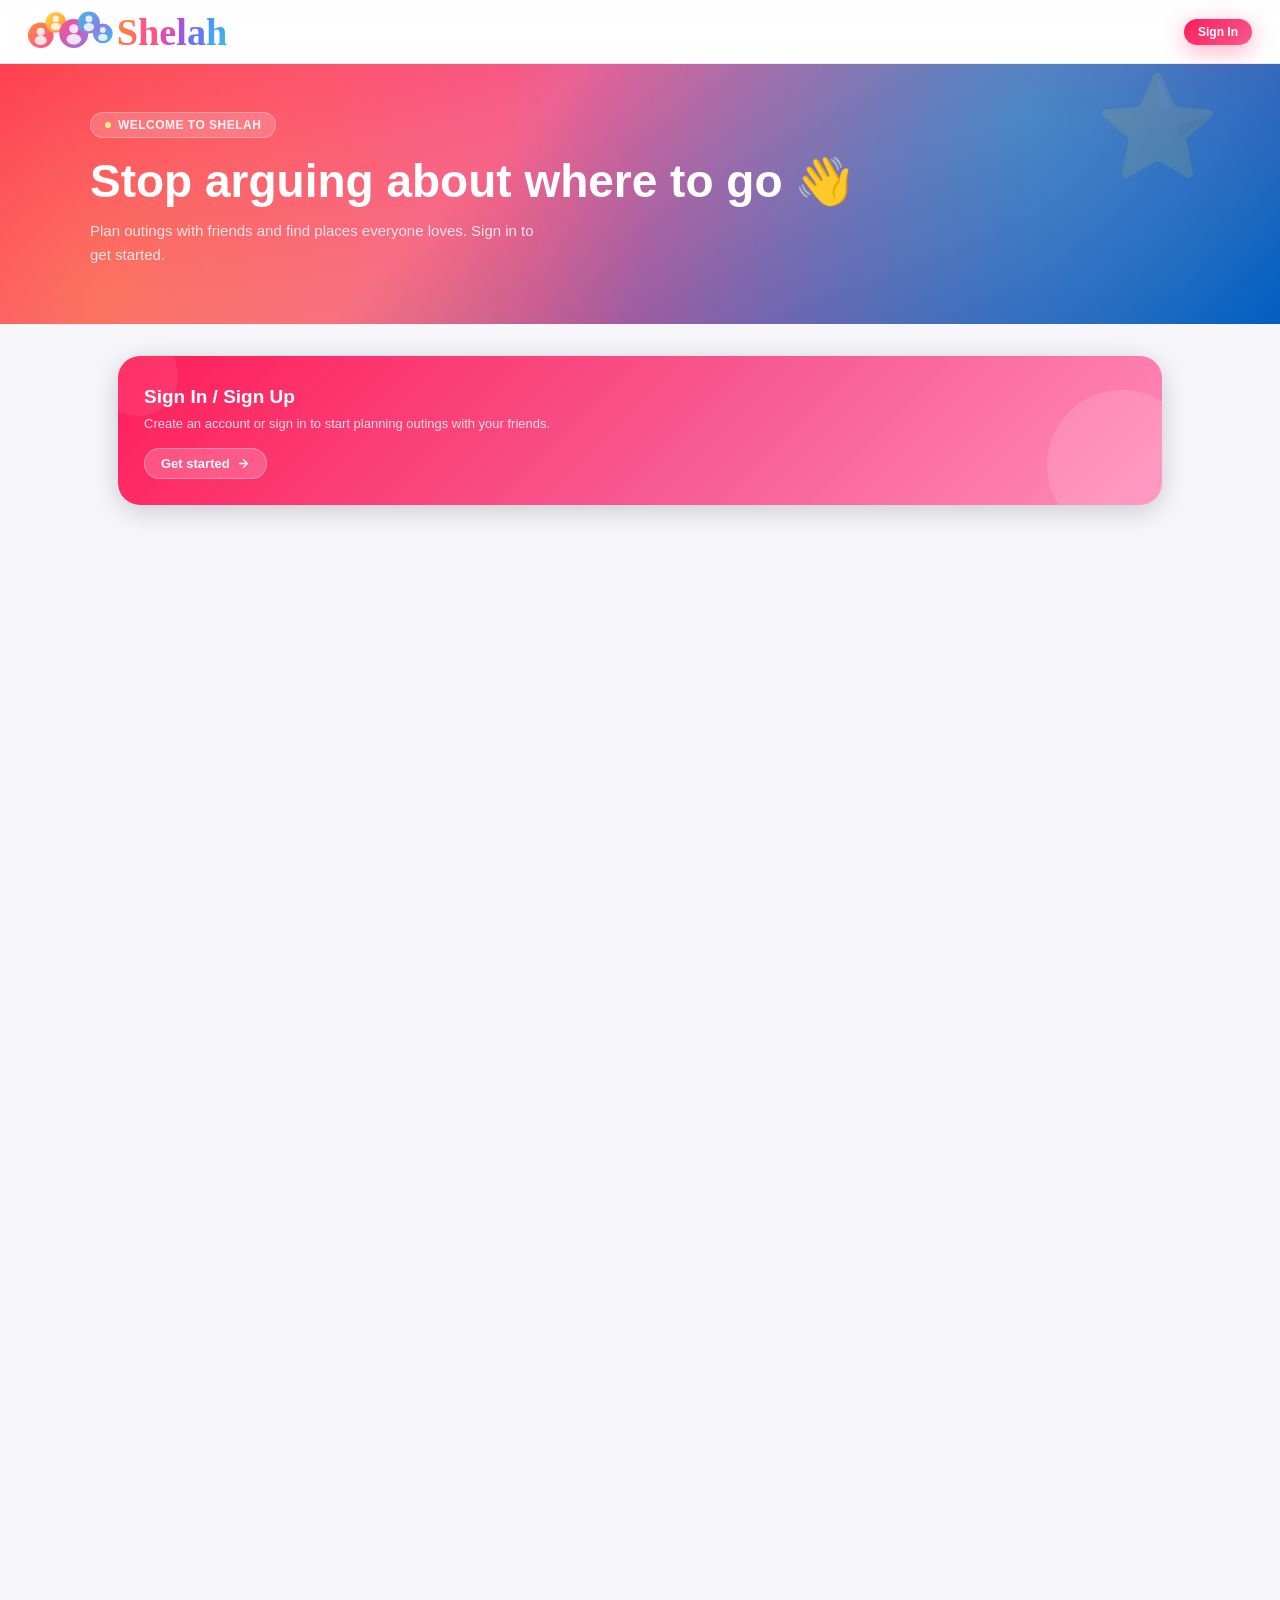
==== commit 901de324: "upload" ====
--- a/create-outing.html
+++ b/create-outing.html
@@ -1,89 +1,484 @@
 <!DOCTYPE html>
 <html lang="en">
+
 <head>
   <meta charset="UTF-8">
   <meta name="viewport" content="width=device-width, initial-scale=1.0">
   <title>Shelah — Create Group</title>
   <link rel="stylesheet" href="/css/styles.css">
   <style>
-    .hero-banner::after{content:'🫂';position:absolute;right:60px;top:8px;font-size:118px;opacity:.1;line-height:1;pointer-events:none;animation:floatG 6s ease-in-out infinite}
-    
-    .steps-container { margin-bottom: 30px; position: relative; }
-    .steps-line { position: absolute; top: 18px; left: 0; right: 0; height: 3px; background: rgba(0,0,0,0.06); z-index: 1; }
-    .steps-progress { position: absolute; top: 18px; left: 0; height: 3px; background: linear-gradient(90deg, #FF1D58, #0049B7); z-index: 2; transition: width 0.4s cubic-bezier(0.22, 0.68, 0, 1.2); }
-    .steps-grid { display: flex; justify-content: space-between; position: relative; z-index: 3; }
-    
-    .step-item { display: flex; flex-direction: column; align-items: center; gap: 8px; cursor: pointer; position: relative; transition: transform 0.2s; flex: 1; }
-    .step-item:hover { transform: translateY(-2px); }
-    .step-circle { width: 38px; height: 38px; border-radius: 50%; background: white; border: 3px solid #e8e8f0; display: flex; align-items: center; justify-content: center; font-weight: 700; font-family: 'Baloo 2', sans-serif; color: var(--text-muted); font-size: 16px; transition: all 0.3s; }
-    .step-label { font-size: 11.5px; font-weight: 700; text-transform: uppercase; letter-spacing: 0.5px; color: var(--text-muted); transition: color 0.3s; text-align: center; }
-    
-    .step-item.active .step-circle { border-color: #0049B7; background: #0049B7; color: white; box-shadow: 0 4px 12px rgba(0,73,183,0.3); }
-    .step-item.active .step-label { color: #0049B7; }
-    .step-item.done .step-circle { border-color: #10B981; background: #10B981; color: white; }
-    .step-item.done .step-label { color: #10B981; }
-
-    .step-content { display: none; animation: popIn 0.35s cubic-bezier(0.22, 0.68, 0, 1.2); }
-    .step-content.active { display: block; }
-    @keyframes popIn { from { opacity: 0; transform: translateY(12px) scale(0.98); } to { opacity: 1; transform: translateY(0) scale(1); } }
-    
-    .form-card { padding: 32px; background: white; border-radius: var(--radius); box-shadow: var(--shadow); margin-bottom: 24px; border: 1px solid var(--border); }
-    .form-header { text-align: center; margin-bottom: 28px; }
-    .form-header h2 { font-family: 'Baloo 2', sans-serif; font-size: 24px; font-weight: 700; margin-bottom: 4px; }
-    .form-header p { font-size: 14px; color: var(--text-muted); }
-    
-    .field { margin-bottom: 24px; }
-    .field-label { display: block; font-size: 12.5px; font-weight: 700; text-transform: uppercase; letter-spacing: 0.5px; color: var(--text-muted); margin-bottom: 8px; }
-    .text-input { width: 100%; padding: 14px 16px; border: 2px solid var(--border); border-radius: 14px; font-size: 15px; background: #f7f7fb; transition: all 0.2s; font-family: 'DM Sans', sans-serif; }
-    .text-input:focus { border-color: #0049B7; background: white; box-shadow: 0 4px 16px rgba(0,73,183,0.08); outline: none; }
-    
+    .hero-banner::after {
+      content: '🫂';
+      position: absolute;
+      right: 60px;
+      top: 8px;
+      font-size: 118px;
+      opacity: .1;
+      line-height: 1;
+      pointer-events: none;
+      animation: floatG 6s ease-in-out infinite
+    }
+
+    .steps-container {
+      margin-bottom: 30px;
+      position: relative;
+    }
+
+    .steps-line {
+      position: absolute;
+      top: 18px;
+      left: 0;
+      right: 0;
+      height: 3px;
+      background: rgba(0, 0, 0, 0.06);
+      z-index: 1;
+    }
+
+    .steps-progress {
+      position: absolute;
+      top: 18px;
+      left: 0;
+      height: 3px;
+      background: linear-gradient(90deg, #FF1D58, #0049B7);
+      z-index: 2;
+      transition: width 0.4s cubic-bezier(0.22, 0.68, 0, 1.2);
+    }
+
+    .steps-grid {
+      display: flex;
+      justify-content: space-between;
+      position: relative;
+      z-index: 3;
+    }
+
+    .step-item {
+      display: flex;
+      flex-direction: column;
+      align-items: center;
+      gap: 8px;
+      cursor: pointer;
+      position: relative;
+      transition: transform 0.2s;
+      flex: 1;
+    }
+
+    .step-item:hover {
+      transform: translateY(-2px);
+    }
+
+    .step-circle {
+      width: 38px;
+      height: 38px;
+      border-radius: 50%;
+      background: white;
+      border: 3px solid #e8e8f0;
+      display: flex;
+      align-items: center;
+      justify-content: center;
+      font-weight: 700;
+      font-family: 'Baloo 2', sans-serif;
+      color: var(--text-muted);
+      font-size: 16px;
+      transition: all 0.3s;
+    }
+
+    .step-label {
+      font-size: 11.5px;
+      font-weight: 700;
+      text-transform: uppercase;
+      letter-spacing: 0.5px;
+      color: var(--text-muted);
+      transition: color 0.3s;
+      text-align: center;
+    }
+
+    .step-item.active .step-circle {
+      border-color: #0049B7;
+      background: #0049B7;
+      color: white;
+      box-shadow: 0 4px 12px rgba(0, 73, 183, 0.3);
+    }
+
+    .step-item.active .step-label {
+      color: #0049B7;
+    }
+
+    .step-item.done .step-circle {
+      border-color: #10B981;
+      background: #10B981;
+      color: white;
+    }
+
+    .step-item.done .step-label {
+      color: #10B981;
+    }
+
+    .step-content {
+      display: none;
+      animation: popIn 0.35s cubic-bezier(0.22, 0.68, 0, 1.2);
+    }
+
+    .step-content.active {
+      display: block;
+    }
+
+    @keyframes popIn {
+      from {
+        opacity: 0;
+        transform: translateY(12px) scale(0.98);
+      }
+
+      to {
+        opacity: 1;
+        transform: translateY(0) scale(1);
+      }
+    }
+
+    .form-card {
+      padding: 32px;
+      background: white;
+      border-radius: var(--radius);
+      box-shadow: var(--shadow);
+      margin-bottom: 24px;
+      border: 1px solid var(--border);
+    }
+
+    .form-header {
+      text-align: center;
+      margin-bottom: 28px;
+    }
+
+    .form-header h2 {
+      font-family: 'Baloo 2', sans-serif;
+      font-size: 24px;
+      font-weight: 700;
+      margin-bottom: 4px;
+    }
+
+    .form-header p {
+      font-size: 14px;
+      color: var(--text-muted);
+    }
+
+    .field {
+      margin-bottom: 24px;
+    }
+
+    .field-label {
+      display: block;
+      font-size: 12.5px;
+      font-weight: 700;
+      text-transform: uppercase;
+      letter-spacing: 0.5px;
+      color: var(--text-muted);
+      margin-bottom: 8px;
+    }
+
+    .text-input {
+      width: 100%;
+      padding: 14px 16px;
+      border: 2px solid var(--border);
+      border-radius: 14px;
+      font-size: 15px;
+      background: #f7f7fb;
+      transition: all 0.2s;
+      font-family: 'DM Sans', sans-serif;
+    }
+
+    .text-input:focus {
+      border-color: #0049B7;
+      background: white;
+      box-shadow: 0 4px 16px rgba(0, 73, 183, 0.08);
+      outline: none;
+    }
+
     /* Friends selection */
-    .friends-search { position: relative; margin-bottom: 16px; }
-    .friends-search input { width: 100%; padding: 14px 16px 14px 44px; border: 2px solid var(--border); border-radius: 14px; font-size: 15px; }
-    .friends-search svg { position: absolute; left: 16px; top: 14px; width: 18px; height: 18px; stroke: var(--text-muted); }
-    
-    .friends-list { display: grid; grid-template-columns: repeat(auto-fill, minmax(280px, 1fr)); gap: 12px; max-height: 300px; overflow-y: auto; padding-right: 8px; }
-    .friend-item { display: flex; align-items: center; justify-content: space-between; padding: 12px 16px; background: white; border: 2px solid var(--border); border-radius: 14px; cursor: pointer; transition: all 0.2s; }
-    .friend-item:hover { border-color: #0049B7; }
-    .friend-item.selected { border-color: #0049B7; background: rgba(0,73,183,0.04); }
-    .friend-info { display: flex; align-items: center; gap: 12px; }
-    .friend-avatar { width: 40px; height: 40px; border-radius: 50%; display: flex; align-items: center; justify-content: center; color: white; font-weight: 700; font-family: 'Baloo 2', sans-serif; }
-    .friend-name { font-weight: 600; font-size: 15px; }
-    .checkbox { width: 22px; height: 22px; border: 2px solid var(--border); border-radius: 6px; display: flex; align-items: center; justify-content: center; transition: all 0.2s; }
-    .friend-item.selected .checkbox { background: #0049B7; border-color: #0049B7; }
-    .checkbox svg { width: 14px; height: 14px; stroke: white; opacity: 0; transform: scale(0.5); transition: all 0.2s; }
-    .friend-item.selected .checkbox svg { opacity: 1; transform: scale(1); }
-    
+    .friends-search {
+      position: relative;
+      margin-bottom: 16px;
+    }
+
+    .friends-search input {
+      width: 100%;
+      padding: 14px 16px 14px 44px;
+      border: 2px solid var(--border);
+      border-radius: 14px;
+      font-size: 15px;
+    }
+
+    .friends-search svg {
+      position: absolute;
+      left: 16px;
+      top: 14px;
+      width: 18px;
+      height: 18px;
+      stroke: var(--text-muted);
+    }
+
+    .friends-list {
+      display: grid;
+      grid-template-columns: repeat(auto-fill, minmax(280px, 1fr));
+      gap: 12px;
+      max-height: 300px;
+      overflow-y: auto;
+      padding-right: 8px;
+    }
+
+    .friend-item {
+      display: flex;
+      align-items: center;
+      justify-content: space-between;
+      padding: 12px 16px;
+      background: white;
+      border: 2px solid var(--border);
+      border-radius: 14px;
+      cursor: pointer;
+      transition: all 0.2s;
+    }
+
+    .friend-item:hover {
+      border-color: #0049B7;
+    }
+
+    .friend-item.selected {
+      border-color: #0049B7;
+      background: rgba(0, 73, 183, 0.04);
+    }
+
+    .friend-info {
+      display: flex;
+      align-items: center;
+      gap: 12px;
+    }
+
+    .friend-avatar {
+      width: 40px;
+      height: 40px;
+      border-radius: 50%;
+      display: flex;
+      align-items: center;
+      justify-content: center;
+      color: white;
+      font-weight: 700;
+      font-family: 'Baloo 2', sans-serif;
+    }
+
+    .friend-name {
+      font-weight: 600;
+      font-size: 15px;
+    }
+
+    .checkbox {
+      width: 22px;
+      height: 22px;
+      border: 2px solid var(--border);
+      border-radius: 6px;
+      display: flex;
+      align-items: center;
+      justify-content: center;
+      transition: all 0.2s;
+    }
+
+    .friend-item.selected .checkbox {
+      background: #0049B7;
+      border-color: #0049B7;
+    }
+
+    .checkbox svg {
+      width: 14px;
+      height: 14px;
+      stroke: white;
+      opacity: 0;
+      transform: scale(0.5);
+      transition: all 0.2s;
+    }
+
+    .friend-item.selected .checkbox svg {
+      opacity: 1;
+      transform: scale(1);
+    }
+
     /* Type Selection */
-    .type-grid { display: grid; grid-template-columns: repeat(auto-fit, minmax(200px, 1fr)); gap: 16px; }
-    .type-card { padding: 24px; border: 2px solid var(--border); border-radius: 16px; cursor: pointer; text-align: center; transition: all 0.2s; position: relative; }
-    .type-card:hover { border-color: var(--pink); transform: translateY(-4px); }
-    .type-card.selected { border-color: var(--red); background: rgba(255,29,88,0.03); box-shadow: 0 8px 24px rgba(255,29,88,0.12); }
-    .type-icon { font-size: 32px; margin-bottom: 12px; }
-    .type-title { font-family: 'Baloo 2', sans-serif; font-size: 18px; font-weight: 700; margin-bottom: 6px; }
-    .type-desc { font-size: 13px; color: var(--text-muted); line-height: 1.4; }
-    .type-check { position: absolute; top: 12px; right: 12px; width: 24px; height: 24px; border-radius: 50%; background: var(--red); color: white; display: flex; align-items: center; justify-content: center; opacity: 0; transform: scale(0.5); transition: all 0.2s; }
-    .type-card.selected .type-check { opacity: 1; transform: scale(1); }
+    .type-grid {
+      display: grid;
+      grid-template-columns: repeat(auto-fit, minmax(200px, 1fr));
+      gap: 16px;
+    }
+
+    .type-card {
+      padding: 24px;
+      border: 2px solid var(--border);
+      border-radius: 16px;
+      cursor: pointer;
+      text-align: center;
+      transition: all 0.2s;
+      position: relative;
+    }
+
+    .type-card:hover {
+      border-color: var(--pink);
+      transform: translateY(-4px);
+    }
+
+    .type-card.selected {
+      border-color: var(--red);
+      background: rgba(255, 29, 88, 0.03);
+      box-shadow: 0 8px 24px rgba(255, 29, 88, 0.12);
+    }
+
+    .type-icon {
+      font-size: 32px;
+      margin-bottom: 12px;
+    }
+
+    .type-title {
+      font-family: 'Baloo 2', sans-serif;
+      font-size: 18px;
+      font-weight: 700;
+      margin-bottom: 6px;
+    }
+
+    .type-desc {
+      font-size: 13px;
+      color: var(--text-muted);
+      line-height: 1.4;
+    }
+
+    .type-check {
+      position: absolute;
+      top: 12px;
+      right: 12px;
+      width: 24px;
+      height: 24px;
+      border-radius: 50%;
+      background: var(--red);
+      color: white;
+      display: flex;
+      align-items: center;
+      justify-content: center;
+      opacity: 0;
+      transform: scale(0.5);
+      transition: all 0.2s;
+    }
+
+    .type-card.selected .type-check {
+      opacity: 1;
+      transform: scale(1);
+    }
 
     /* Calendar */
-    .calendar { background: white; border-radius: 16px; padding: 24px; border: 2px solid var(--border); }
-    .cal-header { display: flex; justify-content: space-between; align-items: center; margin-bottom: 20px; }
-    .cal-nav { background: #f0f4ff; border: none; width: 36px; height: 36px; border-radius: 50%; display: flex; align-items: center; justify-content: center; cursor: pointer; color: #0049B7; transition: background 0.2s; }
-    .cal-nav:hover { background: #e0e8ff; }
-    .cal-month { font-family: 'Baloo 2', sans-serif; font-size: 18px; font-weight: 700; }
-    .cal-grid { display: grid; grid-template-columns: repeat(7, 1fr); gap: 6px; text-align: center; }
-    .cal-day-label { font-size: 11px; font-weight: 700; color: var(--text-muted); text-transform: uppercase; margin-bottom: 8px; }
-    .cal-day { padding: 10px 0; border-radius: 10px; cursor: pointer; font-weight: 600; font-size: 14px; transition: all 0.2s; }
-    .cal-day:hover:not(.disabled) { background: #f0f4ff; color: #0049B7; }
-    .cal-day.disabled { color: #d1d1e0; cursor: not-allowed; text-decoration: line-through; }
-    .cal-day.selected { background: #0049B7; color: white; box-shadow: 0 4px 12px rgba(0,73,183,0.3); }
-
-    .btn-group { display: flex; justify-content: space-between; margin-top: 32px; }
-    
-    .toast-fixed { position: fixed; bottom: 28px; left: 50%; transform: translateX(-50%) translateY(80px); background: #1a1a2e; color: white; padding: 12px 22px; border-radius: 50px; font-size: 13.5px; font-weight: 600; box-shadow: 0 8px 32px rgba(0,0,0,.25); transition: transform .35s cubic-bezier(.22,.68,0,1.2), opacity .3s; opacity: 0; z-index: 9999; display: flex; align-items: center; gap: 8px; }
-    .toast-fixed.show { transform: translateX(-50%) translateY(0); opacity: 1; }
+    .calendar {
+      background: white;
+      border-radius: 16px;
+      padding: 24px;
+      border: 2px solid var(--border);
+    }
+
+    .cal-header {
+      display: flex;
+      justify-content: space-between;
+      align-items: center;
+      margin-bottom: 20px;
+    }
+
+    .cal-nav {
+      background: #f0f4ff;
+      border: none;
+      width: 36px;
+      height: 36px;
+      border-radius: 50%;
+      display: flex;
+      align-items: center;
+      justify-content: center;
+      cursor: pointer;
+      color: #0049B7;
+      transition: background 0.2s;
+    }
+
+    .cal-nav:hover {
+      background: #e0e8ff;
+    }
+
+    .cal-month {
+      font-family: 'Baloo 2', sans-serif;
+      font-size: 18px;
+      font-weight: 700;
+    }
+
+    .cal-grid {
+      display: grid;
+      grid-template-columns: repeat(7, 1fr);
+      gap: 6px;
+      text-align: center;
+    }
+
+    .cal-day-label {
+      font-size: 11px;
+      font-weight: 700;
+      color: var(--text-muted);
+      text-transform: uppercase;
+      margin-bottom: 8px;
+    }
+
+    .cal-day {
+      padding: 10px 0;
+      border-radius: 10px;
+      cursor: pointer;
+      font-weight: 600;
+      font-size: 14px;
+      transition: all 0.2s;
+    }
+
+    .cal-day:hover:not(.disabled) {
+      background: #f0f4ff;
+      color: #0049B7;
+    }
+
+    .cal-day.disabled {
+      color: #d1d1e0;
+      cursor: not-allowed;
+      text-decoration: line-through;
+    }
+
+    .cal-day.selected {
+      background: #0049B7;
+      color: white;
+      box-shadow: 0 4px 12px rgba(0, 73, 183, 0.3);
+    }
+
+    .btn-group {
+      display: flex;
+      justify-content: space-between;
+      margin-top: 32px;
+    }
+
+    .toast-fixed {
+      position: fixed;
+      bottom: 28px;
+      left: 50%;
+      transform: translateX(-50%) translateY(80px);
+      background: #1a1a2e;
+      color: white;
+      padding: 12px 22px;
+      border-radius: 50px;
+      font-size: 13.5px;
+      font-weight: 600;
+      box-shadow: 0 8px 32px rgba(0, 0, 0, .25);
+      transition: transform .35s cubic-bezier(.22, .68, 0, 1.2), opacity .3s;
+      opacity: 0;
+      z-index: 9999;
+      display: flex;
+      align-items: center;
+      gap: 8px;
+    }
+
+    .toast-fixed.show {
+      transform: translateX(-50%) translateY(0);
+      opacity: 1;
+    }
   </style>
 </head>
+
 <body>
 
   <!-- NAV -->
@@ -91,24 +486,69 @@
     <a href="/" class="nav-logo">
       <div class="row">
         <div class="bubs">
-          <div class="bub" style="width:44px;height:44px;background:linear-gradient(135deg,#FF8C42,#FF4D8D);left:0;top:26px;"><svg width="44" height="44"><circle cx="22" cy="16" r="7" fill="rgba(255,255,255,0.82)"></circle><ellipse cx="22" cy="31" rx="10.5" ry="8" fill="rgba(255,255,255,0.82)"></ellipse></svg></div>
-          <div class="bub" style="width:36px;height:36px;background:linear-gradient(135deg,#FFD93D,#FF8C42);left:30px;top:8px;"><svg width="36" height="36"><circle cx="18" cy="12" r="5.5" fill="rgba(255,255,255,0.82)"></circle><ellipse cx="18" cy="25" rx="8.5" ry="6.5" fill="rgba(255,255,255,0.82)"></ellipse></svg></div>
-          <div class="bub" style="width:50px;height:50px;background:linear-gradient(135deg,#FF4D8D,#9B72E4);left:54px;top:20px;"><svg width="50" height="50"><circle cx="25" cy="17" r="8" fill="rgba(255,255,255,0.82)"></circle><ellipse cx="25" cy="35" rx="12.5" ry="9" fill="rgba(255,255,255,0.82)"></ellipse></svg></div>
-          <div class="bub" style="width:38px;height:38px;background:linear-gradient(135deg,#3BBDE4,#9B72E4);left:86px;top:7px;"><svg width="38" height="38"><circle cx="19" cy="13" r="6" fill="rgba(255,255,255,0.82)"></circle><ellipse cx="19" cy="27" rx="9" ry="7" fill="rgba(255,255,255,0.82)"></ellipse></svg></div>
-          <div class="bub" style="width:34px;height:34px;background:linear-gradient(135deg,#9B72E4,#3BBDE4);left:112px;top:28px;"><svg width="34" height="34"><circle cx="17" cy="11" r="5" fill="rgba(255,255,255,0.82)"></circle><ellipse cx="17" cy="24" rx="8" ry="6" fill="rgba(255,255,255,0.82)"></ellipse></svg></div>
+          <div class="bub"
+            style="width:44px;height:44px;background:linear-gradient(135deg,#FF8C42,#FF4D8D);left:0;top:26px;"><svg
+              width="44" height="44">
+              <circle cx="22" cy="16" r="7" fill="rgba(255,255,255,0.82)"></circle>
+              <ellipse cx="22" cy="31" rx="10.5" ry="8" fill="rgba(255,255,255,0.82)"></ellipse>
+            </svg></div>
+          <div class="bub"
+            style="width:36px;height:36px;background:linear-gradient(135deg,#FFD93D,#FF8C42);left:30px;top:8px;"><svg
+              width="36" height="36">
+              <circle cx="18" cy="12" r="5.5" fill="rgba(255,255,255,0.82)"></circle>
+              <ellipse cx="18" cy="25" rx="8.5" ry="6.5" fill="rgba(255,255,255,0.82)"></ellipse>
+            </svg></div>
+          <div class="bub"
+            style="width:50px;height:50px;background:linear-gradient(135deg,#FF4D8D,#9B72E4);left:54px;top:20px;"><svg
+              width="50" height="50">
+              <circle cx="25" cy="17" r="8" fill="rgba(255,255,255,0.82)"></circle>
+              <ellipse cx="25" cy="35" rx="12.5" ry="9" fill="rgba(255,255,255,0.82)"></ellipse>
+            </svg></div>
+          <div class="bub"
+            style="width:38px;height:38px;background:linear-gradient(135deg,#3BBDE4,#9B72E4);left:86px;top:7px;"><svg
+              width="38" height="38">
+              <circle cx="19" cy="13" r="6" fill="rgba(255,255,255,0.82)"></circle>
+              <ellipse cx="19" cy="27" rx="9" ry="7" fill="rgba(255,255,255,0.82)"></ellipse>
+            </svg></div>
+          <div class="bub"
+            style="width:34px;height:34px;background:linear-gradient(135deg,#9B72E4,#3BBDE4);left:112px;top:28px;"><svg
+              width="34" height="34">
+              <circle cx="17" cy="11" r="5" fill="rgba(255,255,255,0.82)"></circle>
+              <ellipse cx="17" cy="24" rx="8" ry="6" fill="rgba(255,255,255,0.82)"></ellipse>
+            </svg></div>
         </div>
         <div>
           <div class="word fa" style="font-size:66px;">
-            <span class="letter f1-l1">S</span><span class="letter f1-l2">h</span><span class="letter f1-l3">e</span><span class="letter f1-l4">l</span><span class="letter f1-l5">a</span><span class="letter f1-l6">h</span>
+            <span class="letter f1-l1">S</span><span class="letter f1-l2">h</span><span
+              class="letter f1-l3">e</span><span class="letter f1-l4">l</span><span class="letter f1-l5">a</span><span
+              class="letter f1-l6">h</span>
           </div>
           <div class="tag">your crew · your vibe</div>
         </div>
       </div>
     </a>
     <div class="nav-links">
-      <a href="/friends.html"><svg width="15" height="15" viewBox="0 0 24 24" fill="none" stroke="currentColor" stroke-width="2" stroke-linecap="round" stroke-linejoin="round"><path d="M16 21v-2a4 4 0 0 0-4-4H6a4 4 0 0 0-4 4v2"/><circle cx="9" cy="7" r="4"/><line x1="19" y1="8" x2="19" y2="14"/><line x1="16" y1="11" x2="22" y2="11"/></svg>Add Friend</a>
-      <a href="/create-outing.html" class="active"><svg width="15" height="15" viewBox="0 0 24 24" fill="none" stroke="currentColor" stroke-width="2" stroke-linecap="round" stroke-linejoin="round"><path d="M17 21v-2a4 4 0 0 0-4-4H5a4 4 0 0 0-4 4v2"/><circle cx="9" cy="7" r="4"/><path d="M23 21v-2a4 4 0 0 0-3-3.87"/><path d="M16 3.13a4 4 0 0 1 0 7.75"/></svg>Create Group</a>
-      <a href="/outings.html"><svg width="15" height="15" viewBox="0 0 24 24" fill="none" stroke="currentColor" stroke-width="2" stroke-linecap="round" stroke-linejoin="round"><rect x="3" y="4" width="18" height="18" rx="2"/><line x1="16" y1="2" x2="16" y2="6"/><line x1="8" y1="2" x2="8" y2="6"/><line x1="3" y1="10" x2="21" y2="10"/></svg>Outings</a>
+      <a href="/friends.html"><svg width="15" height="15" viewBox="0 0 24 24" fill="none" stroke="currentColor"
+          stroke-width="2" stroke-linecap="round" stroke-linejoin="round">
+          <path d="M16 21v-2a4 4 0 0 0-4-4H6a4 4 0 0 0-4 4v2" />
+          <circle cx="9" cy="7" r="4" />
+          <line x1="19" y1="8" x2="19" y2="14" />
+          <line x1="16" y1="11" x2="22" y2="11" />
+        </svg>Add Friend</a>
+      <a href="/create-outing.html" class="active"><svg width="15" height="15" viewBox="0 0 24 24" fill="none"
+          stroke="currentColor" stroke-width="2" stroke-linecap="round" stroke-linejoin="round">
+          <path d="M17 21v-2a4 4 0 0 0-4-4H5a4 4 0 0 0-4 4v2" />
+          <circle cx="9" cy="7" r="4" />
+          <path d="M23 21v-2a4 4 0 0 0-3-3.87" />
+          <path d="M16 3.13a4 4 0 0 1 0 7.75" />
+        </svg>Create Group</a>
+      <a href="/outings.html"><svg width="15" height="15" viewBox="0 0 24 24" fill="none" stroke="currentColor"
+          stroke-width="2" stroke-linecap="round" stroke-linejoin="round">
+          <rect x="3" y="4" width="18" height="18" rx="2" />
+          <line x1="16" y1="2" x2="16" y2="6" />
+          <line x1="8" y1="2" x2="8" y2="6" />
+          <line x1="3" y1="10" x2="21" y2="10" />
+        </svg>Outings</a>
     </div>
     <div class="nav-right" id="nav-user"></div>
   </nav>
@@ -123,7 +563,7 @@
   </div>
 
   <div class="page-body" style="max-width: 800px;">
-    
+
     <!-- STEPS INDICATOR -->
     <div class="steps-container">
       <div class="steps-line"></div>
@@ -157,10 +597,12 @@
         </div>
         <div class="field">
           <label class="field-label">Group Name <span class="req">*</span></label>
-          <input type="text" class="text-input" id="groupName" placeholder="e.g. Weekend Warriors, Birthday Squad..." required>
+          <input type="text" class="text-input" id="groupName" placeholder="e.g. Weekend Warriors, Birthday Squad..."
+            required>
         </div>
         <div class="field">
-          <label class="field-label">Description <span style="font-weight:400;text-transform:none">(Optional)</span></label>
+          <label class="field-label">Description <span
+              style="font-weight:400;text-transform:none">(Optional)</span></label>
           <textarea class="text-input" id="groupDesc" placeholder="What's this group for?" rows="3"></textarea>
         </div>
         <div class="btn-group">
@@ -178,7 +620,10 @@
           <p>Select friends to invite to this group.</p>
         </div>
         <div class="friends-search">
-          <svg fill="none" stroke="currentColor" viewBox="0 0 24 24"><circle cx="11" cy="11" r="8"/><line x1="21" y1="21" x2="16.65" y2="16.65"/></svg>
+          <svg fill="none" stroke="currentColor" viewBox="0 0 24 24">
+            <circle cx="11" cy="11" r="8" />
+            <line x1="21" y1="21" x2="16.65" y2="16.65" />
+          </svg>
           <input type="text" id="friendSearch" placeholder="Search friends by name..." onkeyup="filterFriends()">
         </div>
         <div class="friends-list" id="friendsList">
@@ -200,19 +645,28 @@
         </div>
         <div class="type-grid">
           <div class="type-card selected" onclick="selectType('closed')" id="type-closed">
-            <div class="type-check"><svg width="14" height="14" viewBox="0 0 24 24" fill="none" stroke="currentColor" stroke-width="3" stroke-linecap="round" stroke-linejoin="round"><polyline points="20 6 9 17 4 12"/></svg></div>
+            <div class="type-check"><svg width="14" height="14" viewBox="0 0 24 24" fill="none" stroke="currentColor"
+                stroke-width="3" stroke-linecap="round" stroke-linejoin="round">
+                <polyline points="20 6 9 17 4 12" />
+              </svg></div>
             <div class="type-icon">🔒</div>
             <div class="type-title">Closed</div>
             <div class="type-desc">Only members can see recommendations and vote.</div>
           </div>
           <div class="type-card" onclick="selectType('open')" id="type-open">
-            <div class="type-check"><svg width="14" height="14" viewBox="0 0 24 24" fill="none" stroke="currentColor" stroke-width="3" stroke-linecap="round" stroke-linejoin="round"><polyline points="20 6 9 17 4 12"/></svg></div>
+            <div class="type-check"><svg width="14" height="14" viewBox="0 0 24 24" fill="none" stroke="currentColor"
+                stroke-width="3" stroke-linecap="round" stroke-linejoin="round">
+                <polyline points="20 6 9 17 4 12" />
+              </svg></div>
             <div class="type-icon">🌍</div>
             <div class="type-title">Open</div>
             <div class="type-desc">Anyone can see and vote on recommendations.</div>
           </div>
           <div class="type-card" onclick="selectType('restricted')" id="type-restricted">
-            <div class="type-check"><svg width="14" height="14" viewBox="0 0 24 24" fill="none" stroke="currentColor" stroke-width="3" stroke-linecap="round" stroke-linejoin="round"><polyline points="20 6 9 17 4 12"/></svg></div>
+            <div class="type-check"><svg width="14" height="14" viewBox="0 0 24 24" fill="none" stroke="currentColor"
+                stroke-width="3" stroke-linecap="round" stroke-linejoin="round">
+                <polyline points="20 6 9 17 4 12" />
+              </svg></div>
             <div class="type-icon">🛡️</div>
             <div class="type-title">Restricted</div>
             <div class="type-desc">Anyone can see, but only members can vote.</div>
@@ -232,7 +686,7 @@
           <h2>When are we going?</h2>
           <p>Select the date for your outing.</p>
         </div>
-        
+
         <div class="calendar" id="calendar">
           <div class="cal-header">
             <button class="cal-nav" onclick="changeMonth(-1)">&larr;</button>
@@ -244,7 +698,8 @@
           </div>
         </div>
 
-        <div style="text-align:center;margin-top:20px;font-weight:600;color:var(--text)" id="selectedDateDisplay">No date selected</div>
+        <div style="text-align:center;margin-top:20px;font-weight:600;color:var(--text)" id="selectedDateDisplay">No
+          date selected</div>
 
         <div class="btn-group">
           <button class="btn btn-outline" onclick="goToStep(3)">&larr; Back</button>
@@ -261,7 +716,8 @@
       <div class="modal-inner" style="text-align:center">
         <div style="font-size:64px;margin-bottom:16px;animation:floatG 3s infinite">🎉</div>
         <h2 style="font-family:'Baloo 2';font-size:28px;margin-bottom:8px">Group Created!</h2>
-        <p style="color:var(--text-muted);margin-bottom:24px">Your squad has been assembled. Now let's decide where to go.</p>
+        <p style="color:var(--text-muted);margin-bottom:24px">Your squad has been assembled. Now let's decide where to
+          go.</p>
         <div style="display:flex;gap:12px;flex-direction:column">
           <a href="#" id="viewGroupBtn" class="btn btn-primary btn-block">View Group Dashboard</a>
           <a href="/groups.html" class="btn btn-outline btn-block">See All Groups</a>
@@ -291,18 +747,18 @@
     // -- STEPS --
     function goToStep(step) {
       if (step > currentStep && !validateStep(currentStep)) return;
-      
+
       document.querySelectorAll('.step-content').forEach(el => el.classList.remove('active'));
       document.getElementById(`step-${step}`).classList.add('active');
-      
-      for(let i=1; i<=4; i++) {
+
+      for (let i = 1; i <= 4; i++) {
         const nav = document.getElementById(`step-nav-${i}`);
         nav.classList.remove('active', 'done');
         if (i < step) nav.classList.add('done');
         if (i === step) nav.classList.add('active');
       }
-      
-      document.getElementById('step-progress').style.width = ((step-1)/3)*100 + '%';
+
+      document.getElementById('step-progress').style.width = ((step - 1) / 3) * 100 + '%';
       currentStep = step;
     }
 
@@ -327,24 +783,24 @@
         const data = await getFriends();
         window.allFriends = data.friends || [];
         renderFriendsList();
-      } catch(e) {}
+      } catch (e) { }
     }
 
     function renderFriendsList() {
       const q = document.getElementById('friendSearch').value.toLowerCase();
       const list = document.getElementById('friendsList');
-      const filtered = (window.allFriends||[]).filter(f => f.display_name.toLowerCase().includes(q));
-      
+      const filtered = (window.allFriends || []).filter(f => f.display_name.toLowerCase().includes(q));
+
       if (!filtered.length) {
-        list.innerHTML = `<div style="padding:20px;text-align:center;grid-column:1/-1;color:var(--text-muted)">${q ? 'No friends found matching "'+q+'"' : 'You have no friends yet.'}</div>`;
+        list.innerHTML = `<div style="padding:20px;text-align:center;grid-column:1/-1;color:var(--text-muted)">${q ? 'No friends found matching "' + q + '"' : 'You have no friends yet.'}</div>`;
         return;
       }
-      
+
       list.innerHTML = filtered.map(f => {
-        const isSel = selectedFriends.has(f.friend_id);
+        const isSel = selectedFriends.has(f.id);
         const c = getAvatarColor(f.display_name);
-        const init = (f.display_name||'?')[0].toUpperCase();
-        return `<div class="friend-item ${isSel?'selected':''}" onclick="toggleFriend('${f.friend_id}', this)">
+        const init = (f.display_name || '?')[0].toUpperCase();
+        return `<div class="friend-item ${isSel ? 'selected' : ''}" onclick="toggleFriend('${f.id}', this)">
           <div class="friend-info">
             <div class="friend-avatar" style="background:${c}">${init}</div>
             <div class="friend-name">${escapeHtml(f.display_name)}</div>
@@ -357,6 +813,7 @@
     function filterFriends() { renderFriendsList(); }
 
     function toggleFriend(id, el) {
+      console.log('toggling friend', id)
       if (selectedFriends.has(id)) {
         selectedFriends.delete(id);
         el.classList.remove('selected');
@@ -370,7 +827,7 @@
     function selectType(t) {
       selectedType = t;
       document.querySelectorAll('.type-card').forEach(c => c.classList.remove('selected'));
-      document.getElementById('type-'+t).classList.add('selected');
+      document.getElementById('type-' + t).classList.add('selected');
     }
 
     // -- CALENDAR --
@@ -382,26 +839,26 @@
     function renderCalendar() {
       const year = currentMonth.getFullYear();
       const month = currentMonth.getMonth();
-      const months = ['January','February','March','April','May','June','July','August','September','October','November','December'];
+      const months = ['January', 'February', 'March', 'April', 'May', 'June', 'July', 'August', 'September', 'October', 'November', 'December'];
       document.getElementById('calMonthDisplay').textContent = `${months[month]} ${year}`;
-      
+
       const firstDay = new Date(year, month, 1).getDay();
       const daysInMonth = new Date(year, month + 1, 0).getDate();
-      
+
       const today = new Date();
-      today.setHours(0,0,0,0);
-      
+      today.setHours(0, 0, 0, 0);
+
       let html = '<div class="cal-day-label">Su</div><div class="cal-day-label">Mo</div><div class="cal-day-label">Tu</div><div class="cal-day-label">We</div><div class="cal-day-label">Th</div><div class="cal-day-label">Fr</div><div class="cal-day-label">Sa</div>';
-      
+
       for (let i = 0; i < firstDay; i++) html += `<div></div>`;
-      
+
       for (let day = 1; day <= daysInMonth; day++) {
         const d = new Date(year, month, day);
-        d.setHours(0,0,0,0);
-        const dateStr = `${year}-${String(month+1).padStart(2,'0')}-${String(day).padStart(2,'0')}`;
+        d.setHours(0, 0, 0, 0);
+        const dateStr = `${year}-${String(month + 1).padStart(2, '0')}-${String(day).padStart(2, '0')}`;
         const isPast = d < today;
         const isSelected = selectedDate === dateStr;
-        
+
         html += `<div class="cal-day ${isPast ? 'disabled' : ''} ${isSelected ? 'selected' : ''}" 
                   ${!isPast ? `onclick="selectDate('${dateStr}')"` : ''}>${day}</div>`;
       }
@@ -411,22 +868,24 @@
     function selectDate(dateStr) {
       selectedDate = dateStr;
       renderCalendar();
-      const d = new Date(dateStr+'T00:00:00');
-      document.getElementById('selectedDateDisplay').textContent = `Selected: ${d.toLocaleDateString('en-US', {weekday:'long', month:'long', day:'numeric'})}`;
+      const d = new Date(dateStr + 'T00:00:00');
+      document.getElementById('selectedDateDisplay').textContent = `Selected: ${d.toLocaleDateString('en-US', { weekday: 'long', month: 'long', day: 'numeric' })}`;
     }
 
     // -- SUBMIT --
     async function submitGroup() {
       const name = document.getElementById('groupName').value.trim();
       const desc = document.getElementById('groupDesc').value.trim();
-      
+
       if (!name) { goToStep(1); return; }
       if (!selectedDate) { showPageToast('⚠️ Please select a date'); return; }
-      
+
       const btn = document.getElementById('createBtn');
       btnLoading(btn, true);
-      
+
       try {
+        console.log("selected friends are:", selectedFriends);
+        console.log(Array.from(selectedFriends));
         const data = await createOuting(name, selectedType, selectedDate, Array.from(selectedFriends), desc);
         document.getElementById('viewGroupBtn').href = `/outing.html?id=${data.outing_id}`;
         openModal('success-modal');
@@ -442,8 +901,9 @@
       const t = document.getElementById('toast');
       t.textContent = msg; t.classList.add('show');
       clearTimeout(toastTimer);
-      toastTimer = setTimeout(()=>t.classList.remove('show'), 2800);
+      toastTimer = setTimeout(() => t.classList.remove('show'), 2800);
     }
   </script>
 </body>
+
 </html>
--- a/css/styles.css
+++ b/css/styles.css
@@ -82,8 +82,8 @@
 
 .nav-logo {
     display: block;
-    width: 155px;
-    height: 40px;
+    width: 210px;
+    height: 50px;
     position: relative;
     text-decoration: none;
 }
@@ -91,7 +91,7 @@
     position: absolute;
     top: 50%;
     left: 0;
-    transform: translateY(-50%) scale(0.42);
+    transform: translateY(-50%) scale(0.58);
     transform-origin: left center;
     margin: 0;
 }
@@ -1184,23 +1184,23 @@
     transition: transform 0.4s cubic-bezier(0.34, 1.56, 0.64, 1);
 }
 
-.card:hover .bub:nth-child(1) {
+.card:hover .bub:nth-child(1), .nav-logo:hover .bub:nth-child(1) {
     transform: translateY(-7px) scale(1.1);
 }
 
-.card:hover .bub:nth-child(2) {
+.card:hover .bub:nth-child(2), .nav-logo:hover .bub:nth-child(2) {
     transform: translateY(-4px) scale(1.07);
 }
 
-.card:hover .bub:nth-child(3) {
+.card:hover .bub:nth-child(3), .nav-logo:hover .bub:nth-child(3) {
     transform: translateY(-9px) scale(1.13);
 }
 
-.card:hover .bub:nth-child(4) {
+.card:hover .bub:nth-child(4), .nav-logo:hover .bub:nth-child(4) {
     transform: translateY(-3px) scale(1.06);
 }
 
-.card:hover .bub:nth-child(5) {
+.card:hover .bub:nth-child(5), .nav-logo:hover .bub:nth-child(5) {
     transform: translateY(-6px) scale(1.09);
 }
 
@@ -1208,6 +1208,7 @@
 .word {
     line-height: 1;
     display: block;
+    white-space: nowrap;
 }
 
 .tag {
@@ -1234,7 +1235,7 @@
     transition: letter-spacing 0.4s ease, filter 0.4s ease;
 }
 
-.card:hover .gtext {
+.card:hover .gtext, .nav-logo:hover .gtext {
     filter: brightness(1.12);
 }
 
@@ -1244,27 +1245,27 @@
     transition: transform 0.35s cubic-bezier(0.34, 1.56, 0.64, 1);
 }
 
-.card:hover .letter:nth-child(1) {
+.card:hover .letter:nth-child(1), .nav-logo:hover .letter:nth-child(1) {
     transform: translateY(-4px);
 }
 
-.card:hover .letter:nth-child(2) {
+.card:hover .letter:nth-child(2), .nav-logo:hover .letter:nth-child(2) {
     transform: translateY(-2px);
 }
 
-.card:hover .letter:nth-child(3) {
+.card:hover .letter:nth-child(3), .nav-logo:hover .letter:nth-child(3) {
     transform: translateY(-5px);
 }
 
-.card:hover .letter:nth-child(4) {
+.card:hover .letter:nth-child(4), .nav-logo:hover .letter:nth-child(4) {
     transform: translateY(-2px);
 }
 
-.card:hover .letter:nth-child(5) {
+.card:hover .letter:nth-child(5), .nav-logo:hover .letter:nth-child(5) {
     transform: translateY(-4px);
 }
 
-.card:hover .letter:nth-child(6) {
+.card:hover .letter:nth-child(6), .nav-logo:hover .letter:nth-child(6) {
     transform: translateY(-3px);
 }
 
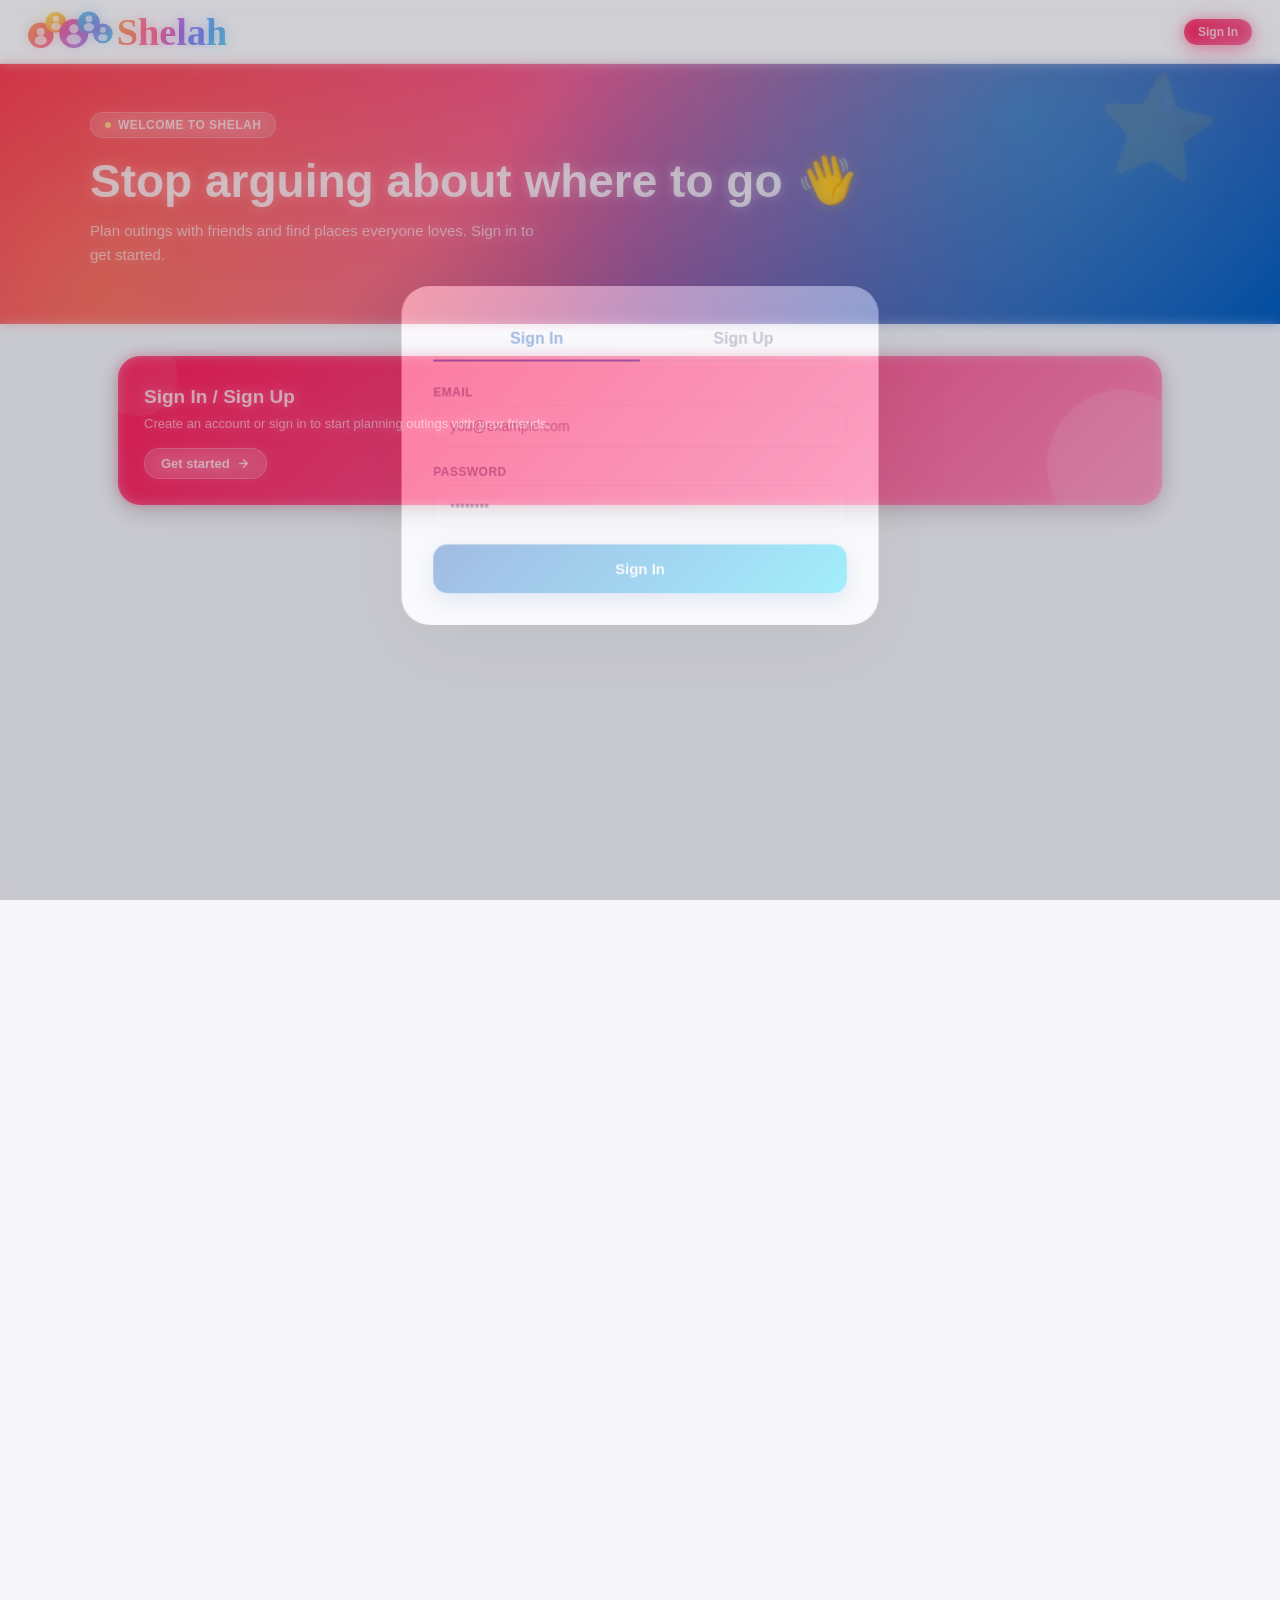
==== commit 9db6eec3: "upload" ====
--- a/create-outing.html
+++ b/create-outing.html
@@ -4,6 +4,7 @@
 <head>
   <meta charset="UTF-8">
   <meta name="viewport" content="width=device-width, initial-scale=1.0">
+  <meta name="description" content="Create a new outing group on Shelah. Name your squad, invite friends, choose a group type, and set a date for your next hangout.">
   <title>Shelah — Create Group</title>
   <link rel="stylesheet" href="/css/styles.css">
   <style>
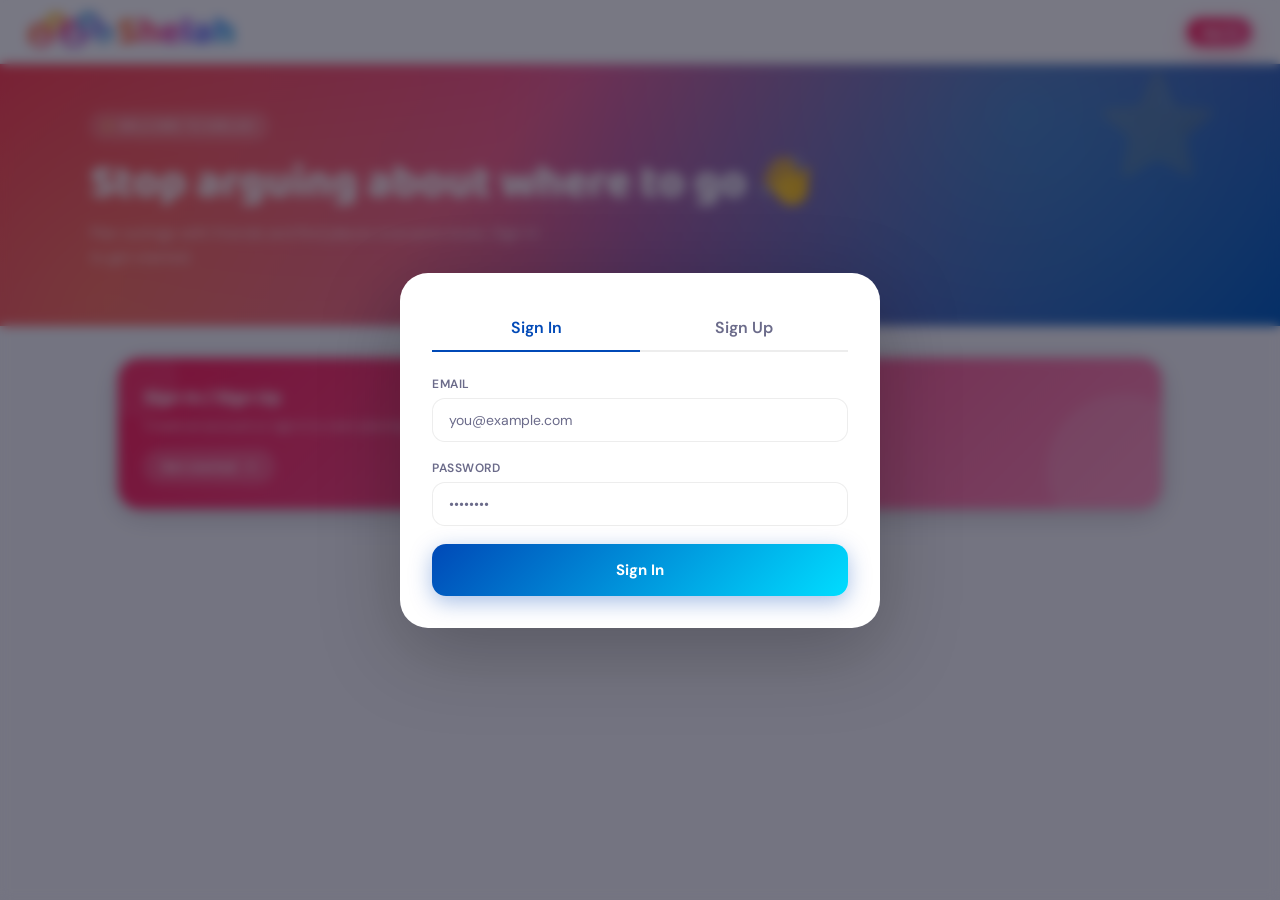
==== commit 3dbe5a29: "upload" ====
--- a/create-outing.html
+++ b/create-outing.html
@@ -4,7 +4,8 @@
 <head>
   <meta charset="UTF-8">
   <meta name="viewport" content="width=device-width, initial-scale=1.0">
-  <meta name="description" content="Create a new outing group on Shelah. Name your squad, invite friends, choose a group type, and set a date for your next hangout.">
+  <meta name="description"
+    content="Create a new outing group on Shelah. Name your squad, invite friends, choose a group type, and set a date for your next hangout.">
   <title>Shelah — Create Group</title>
   <link rel="stylesheet" href="/css/styles.css">
   <style>
@@ -652,7 +653,7 @@
               </svg></div>
             <div class="type-icon">🔒</div>
             <div class="type-title">Closed</div>
-            <div class="type-desc">Only members can see recommendations and vote.</div>
+            <div class="type-desc">Only initially invited members can join.</div>
           </div>
           <div class="type-card" onclick="selectType('open')" id="type-open">
             <div class="type-check"><svg width="14" height="14" viewBox="0 0 24 24" fill="none" stroke="currentColor"
@@ -661,7 +662,7 @@
               </svg></div>
             <div class="type-icon">🌍</div>
             <div class="type-title">Open</div>
-            <div class="type-desc">Anyone can see and vote on recommendations.</div>
+            <div class="type-desc">Anyone with the link can join.</div>
           </div>
           <div class="type-card" onclick="selectType('restricted')" id="type-restricted">
             <div class="type-check"><svg width="14" height="14" viewBox="0 0 24 24" fill="none" stroke="currentColor"
@@ -670,7 +671,7 @@
               </svg></div>
             <div class="type-icon">🛡️</div>
             <div class="type-title">Restricted</div>
-            <div class="type-desc">Anyone can see, but only members can vote.</div>
+            <div class="type-desc">Anyone in the group can invite members after approval of other members.</div>
           </div>
         </div>
         <div class="btn-group">
